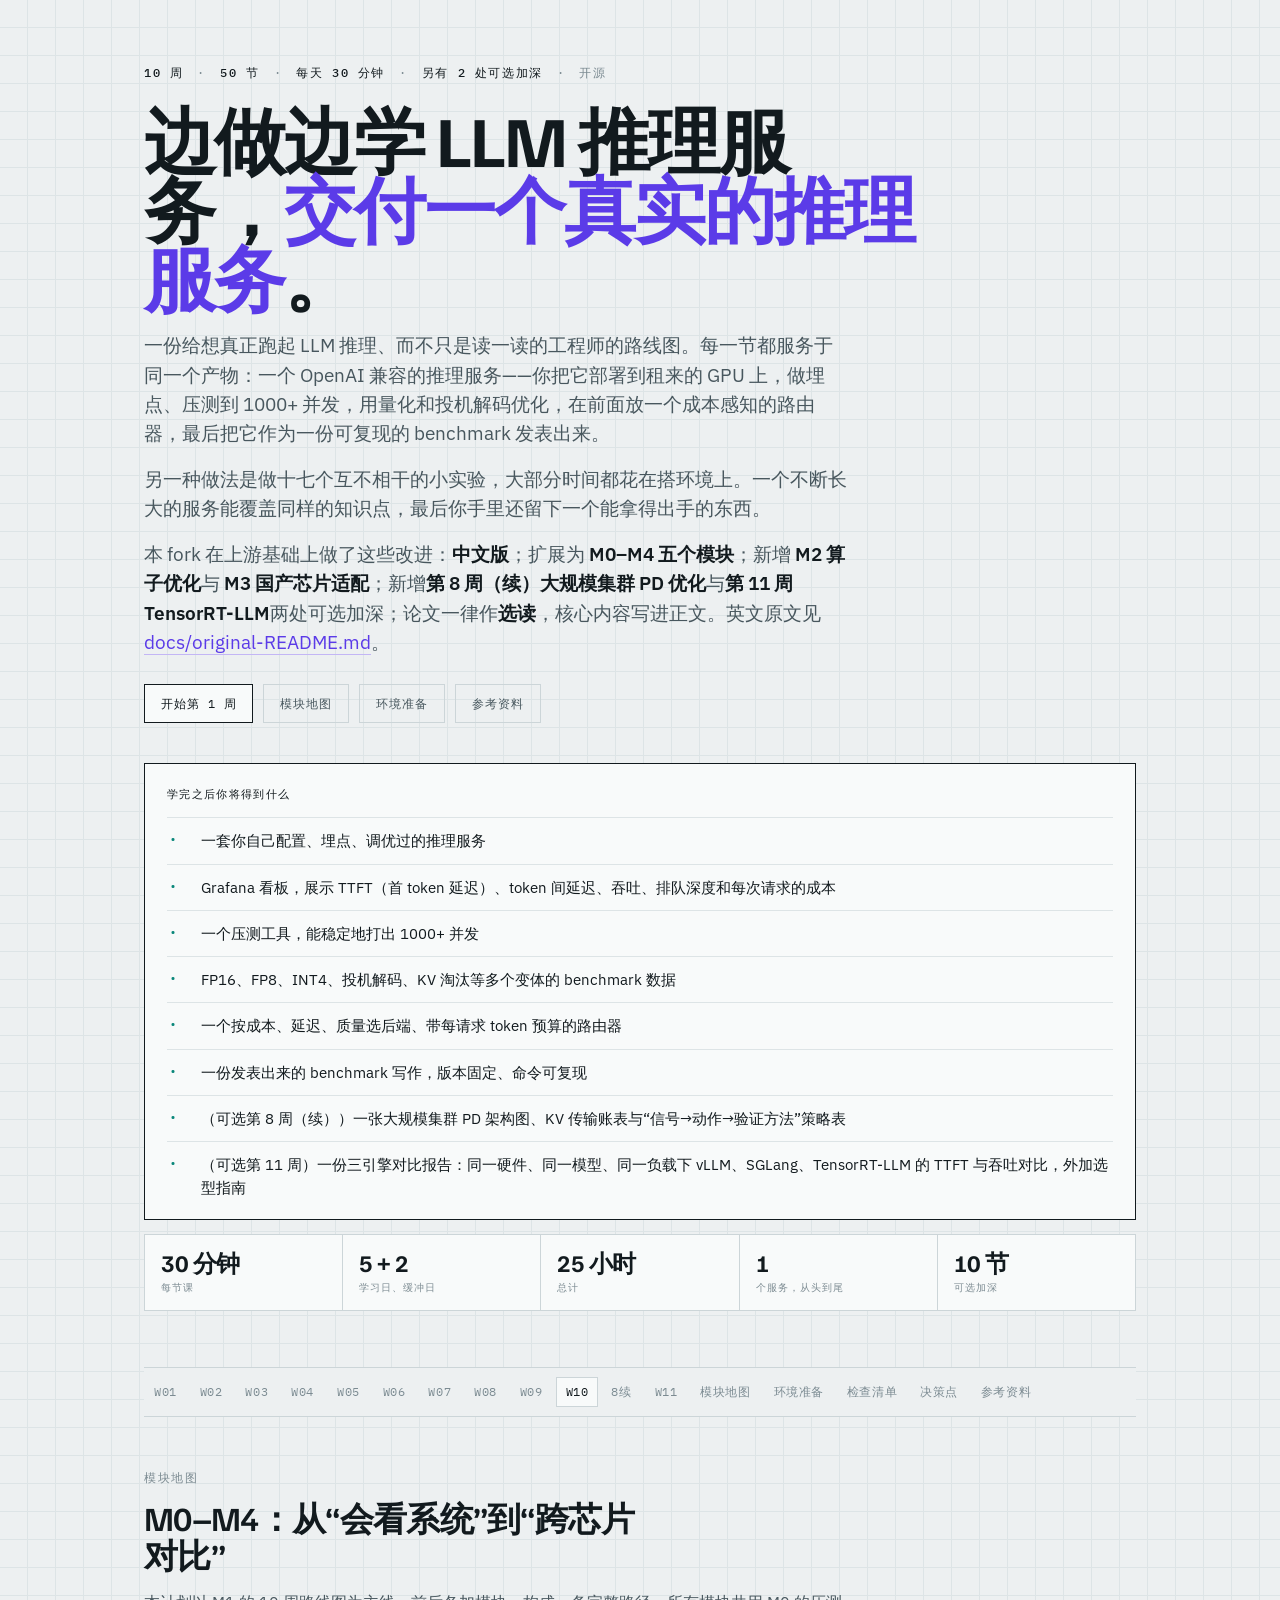
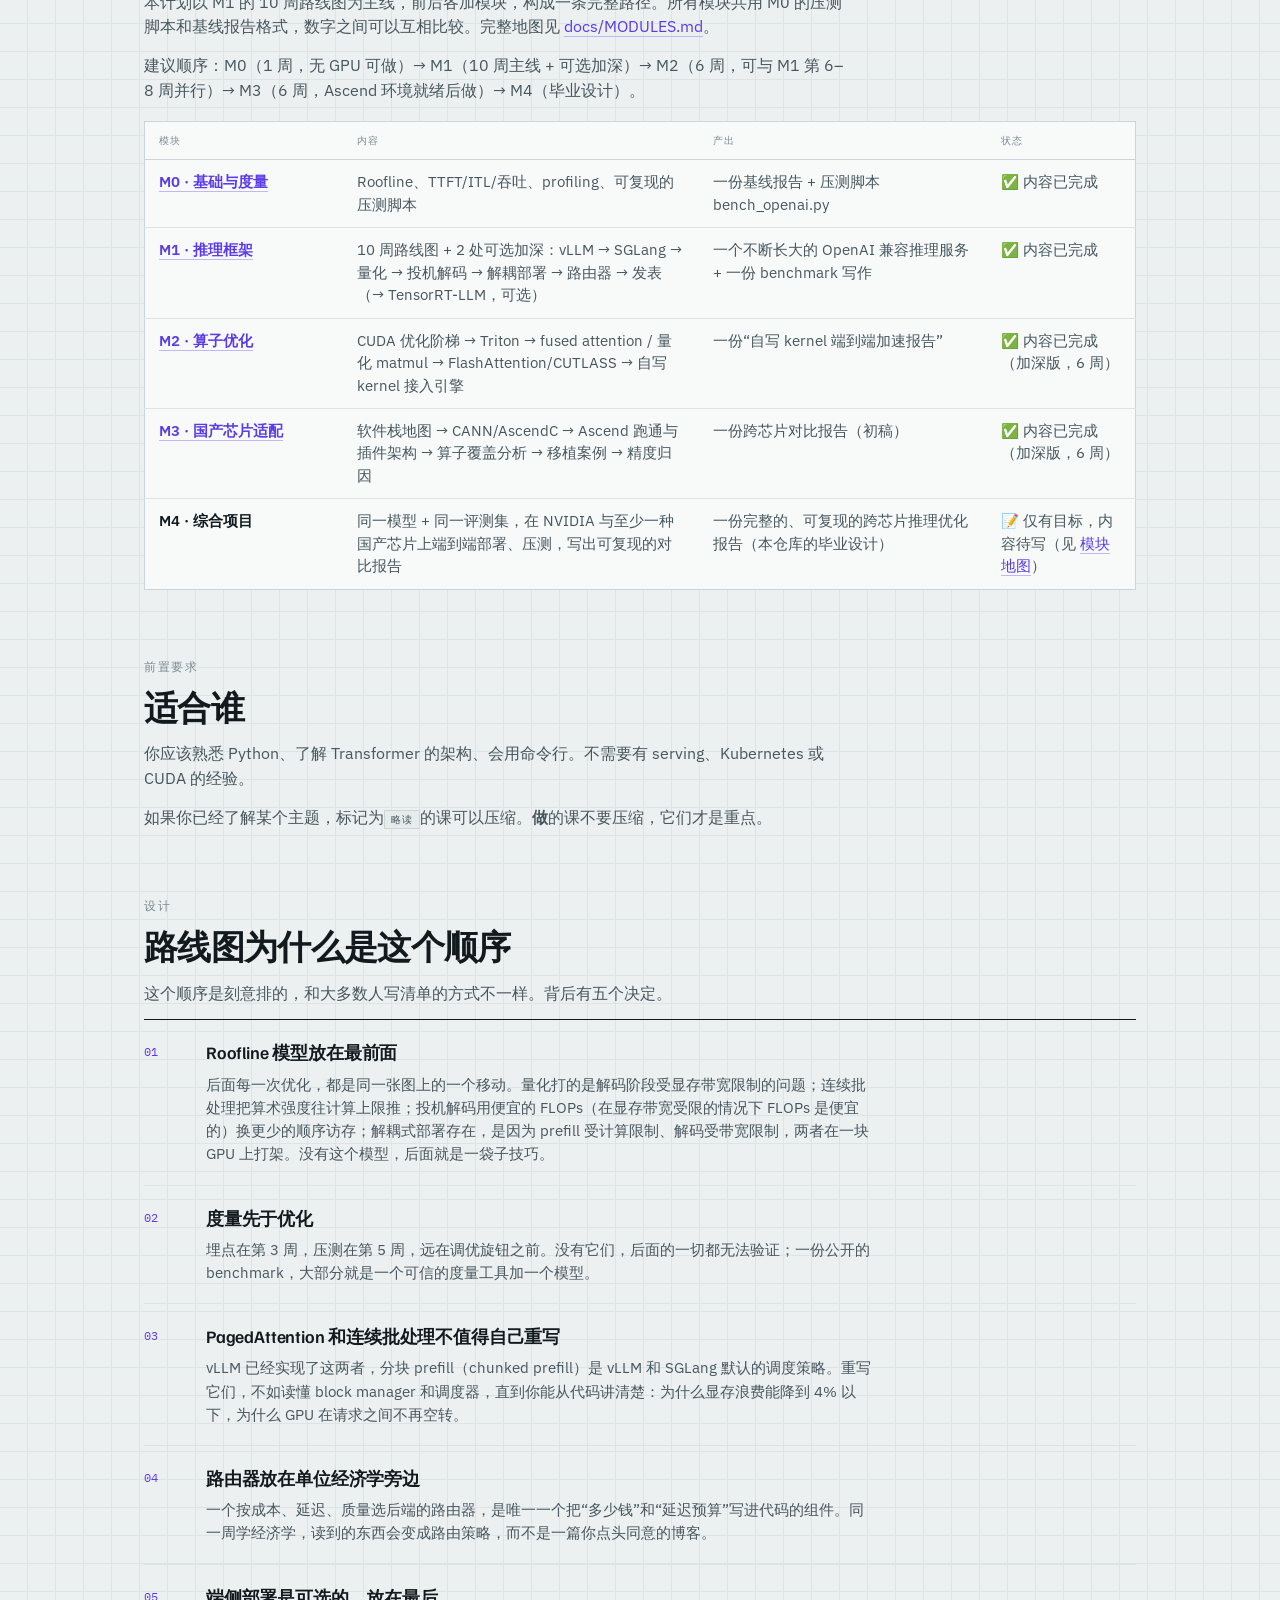
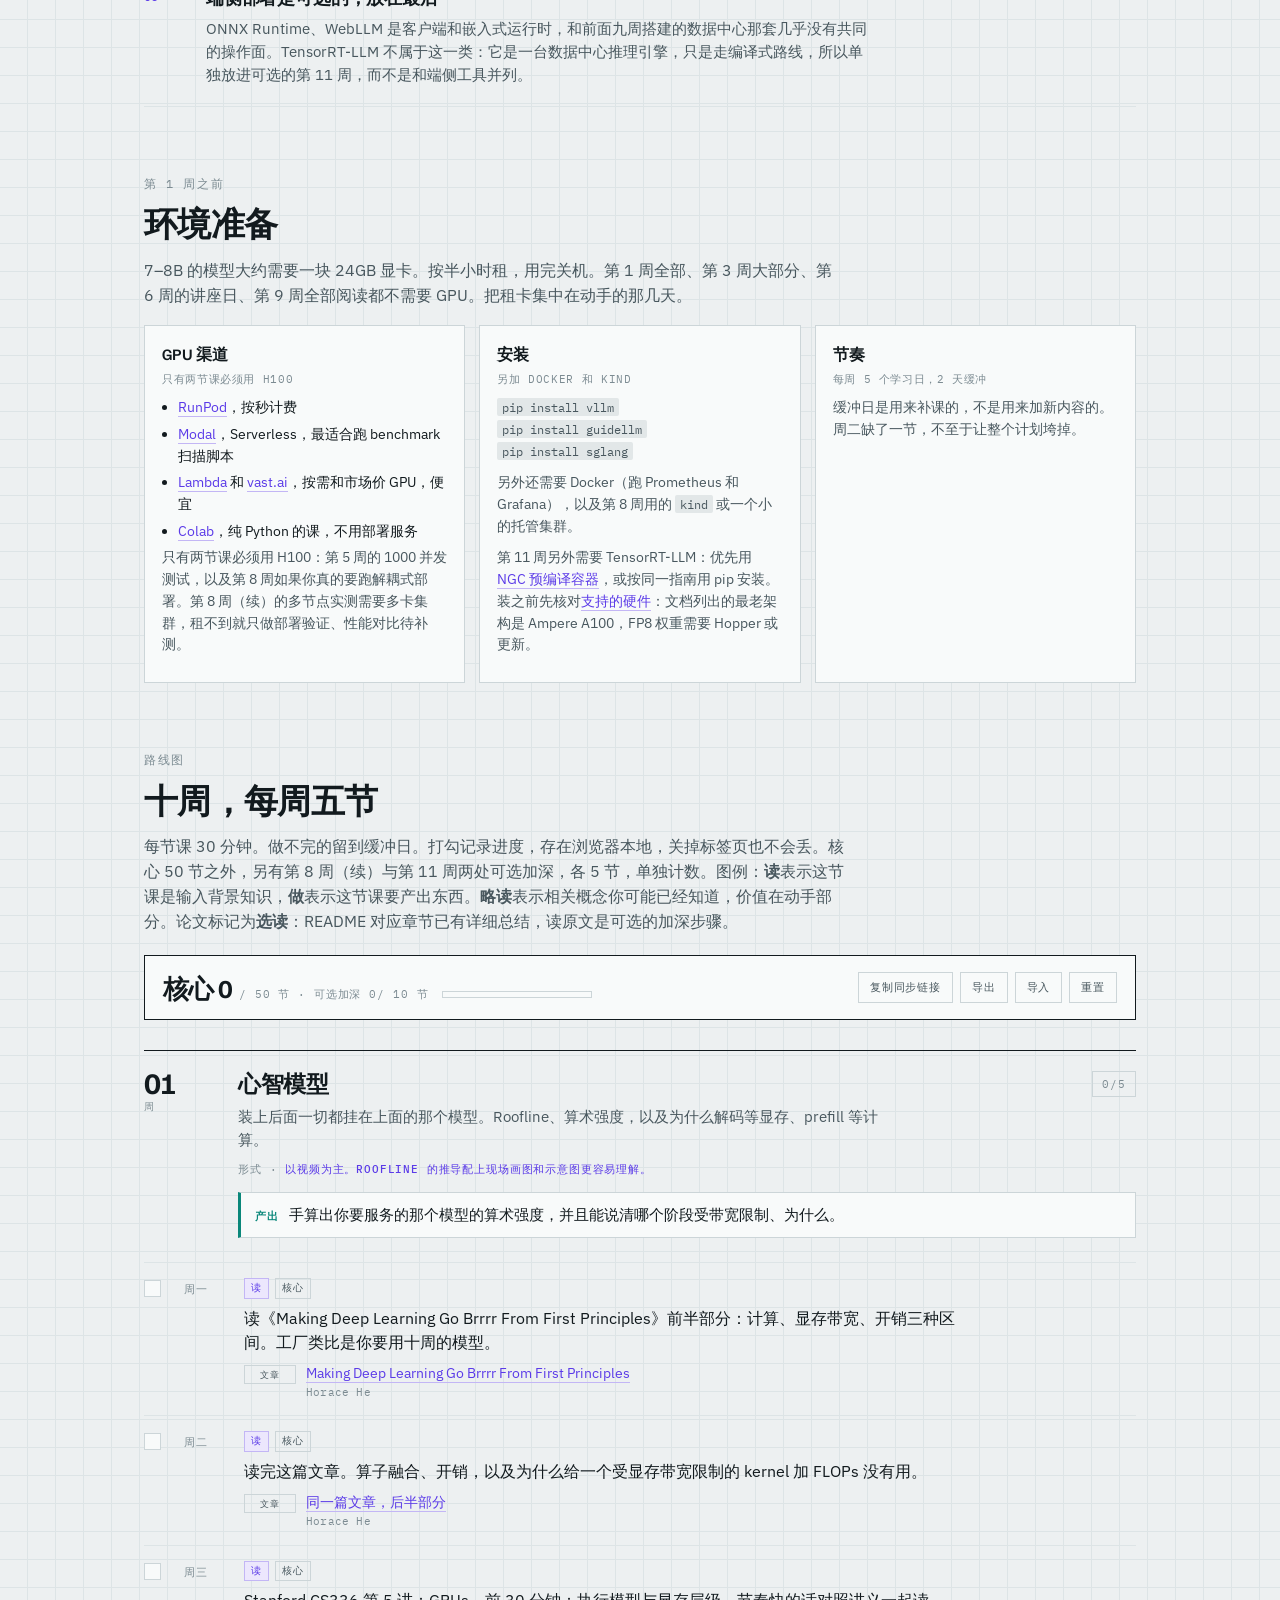
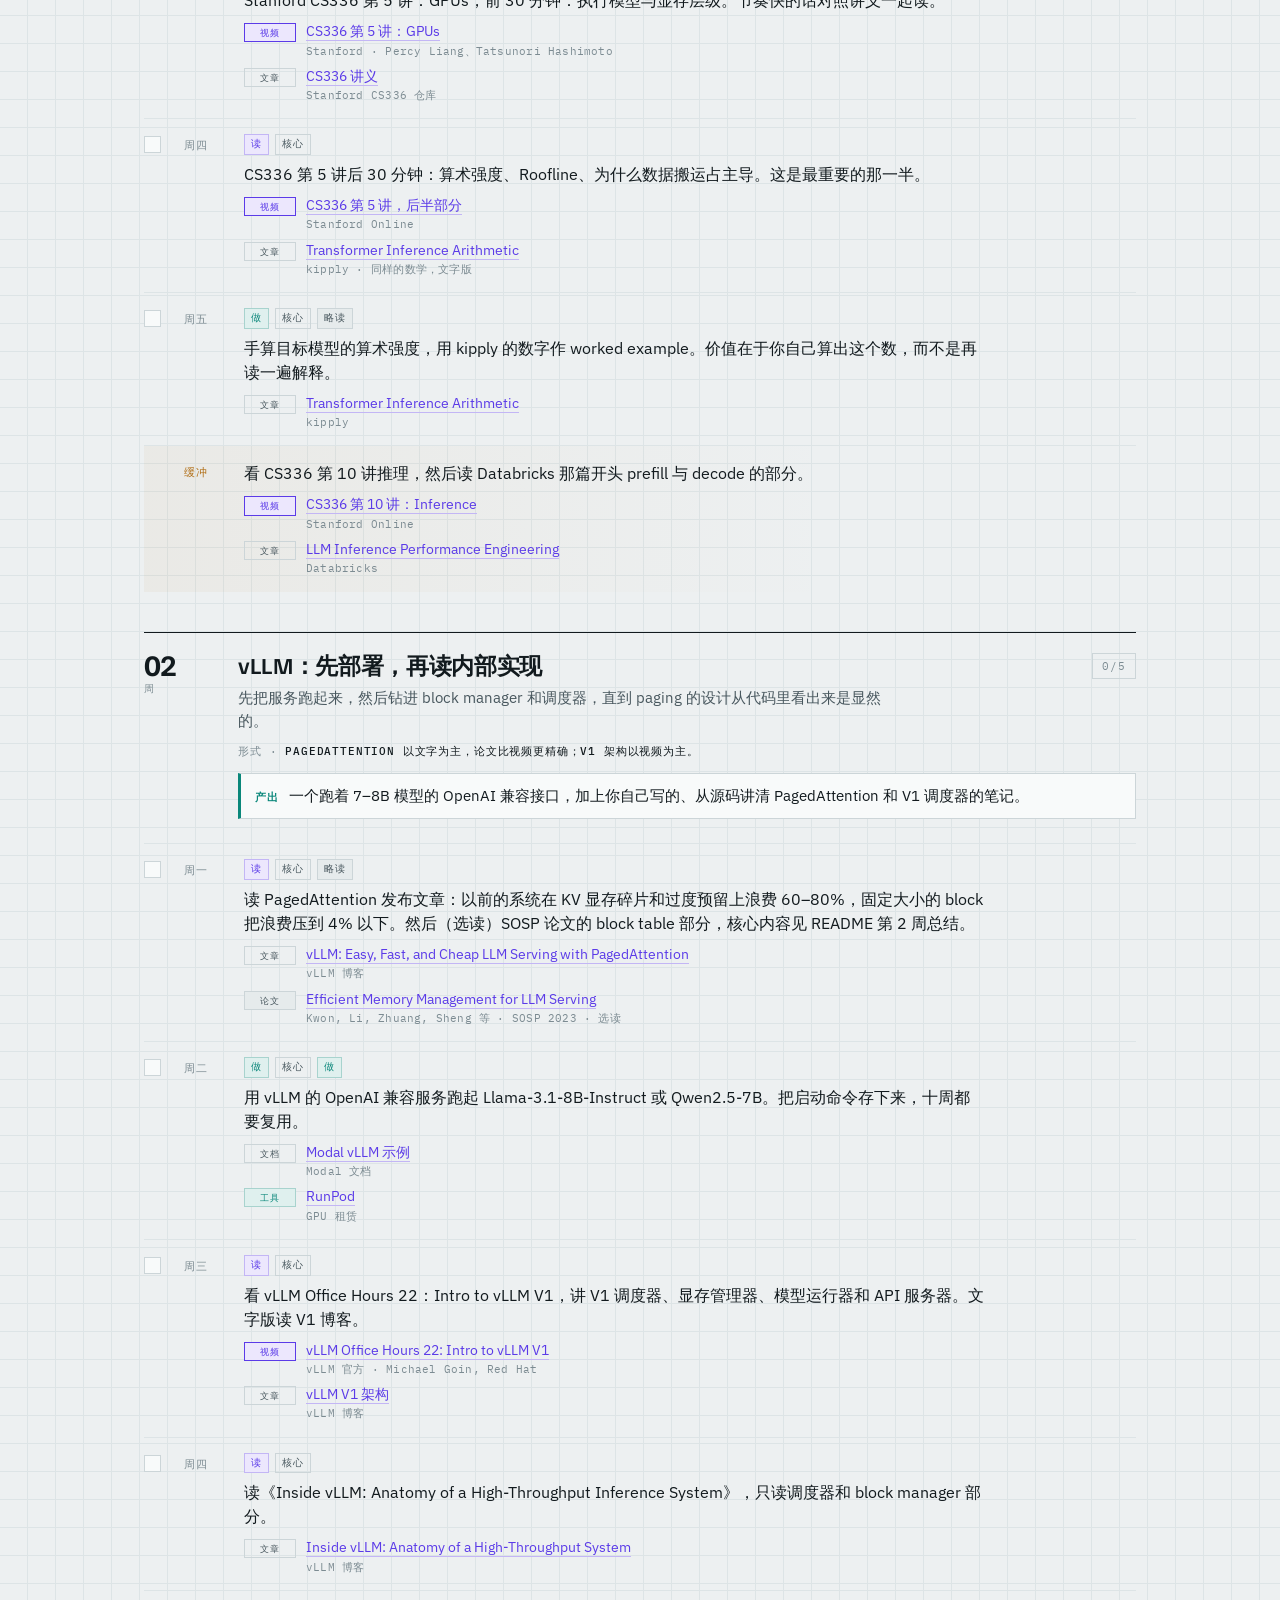
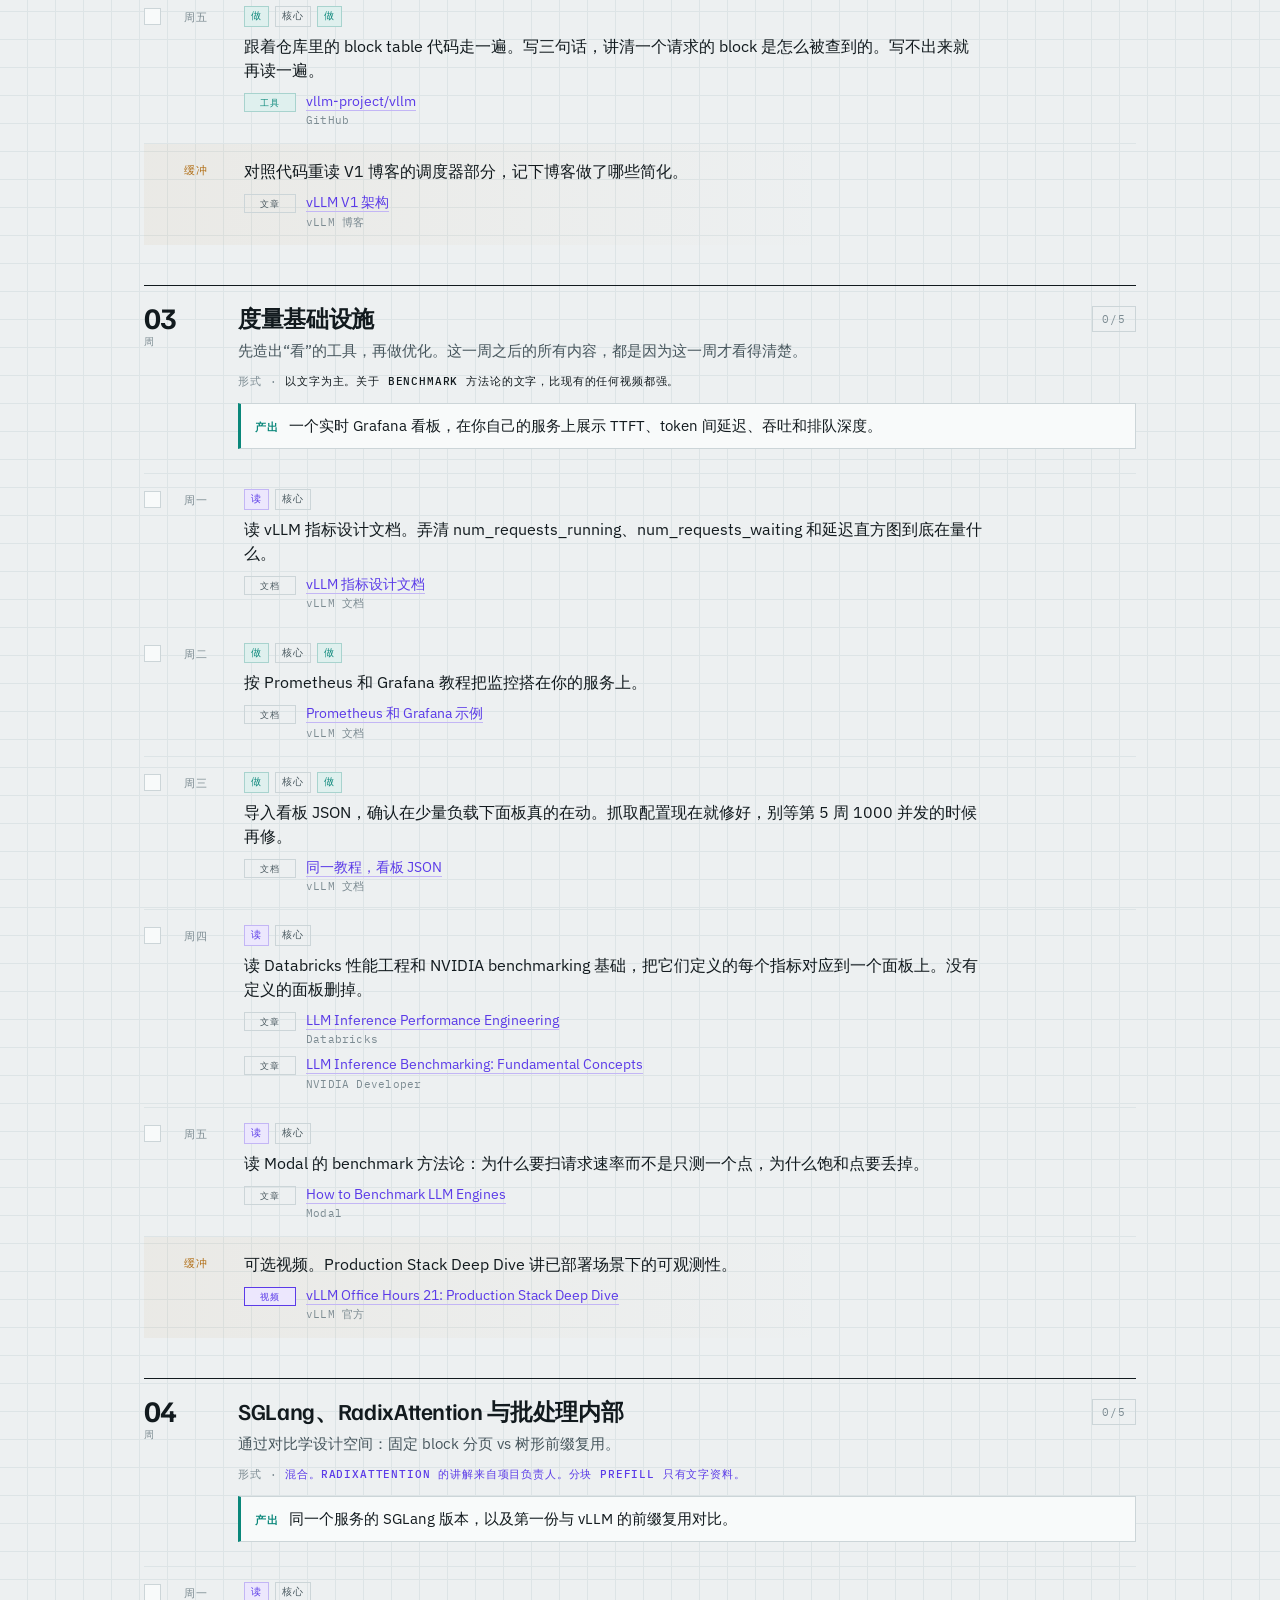
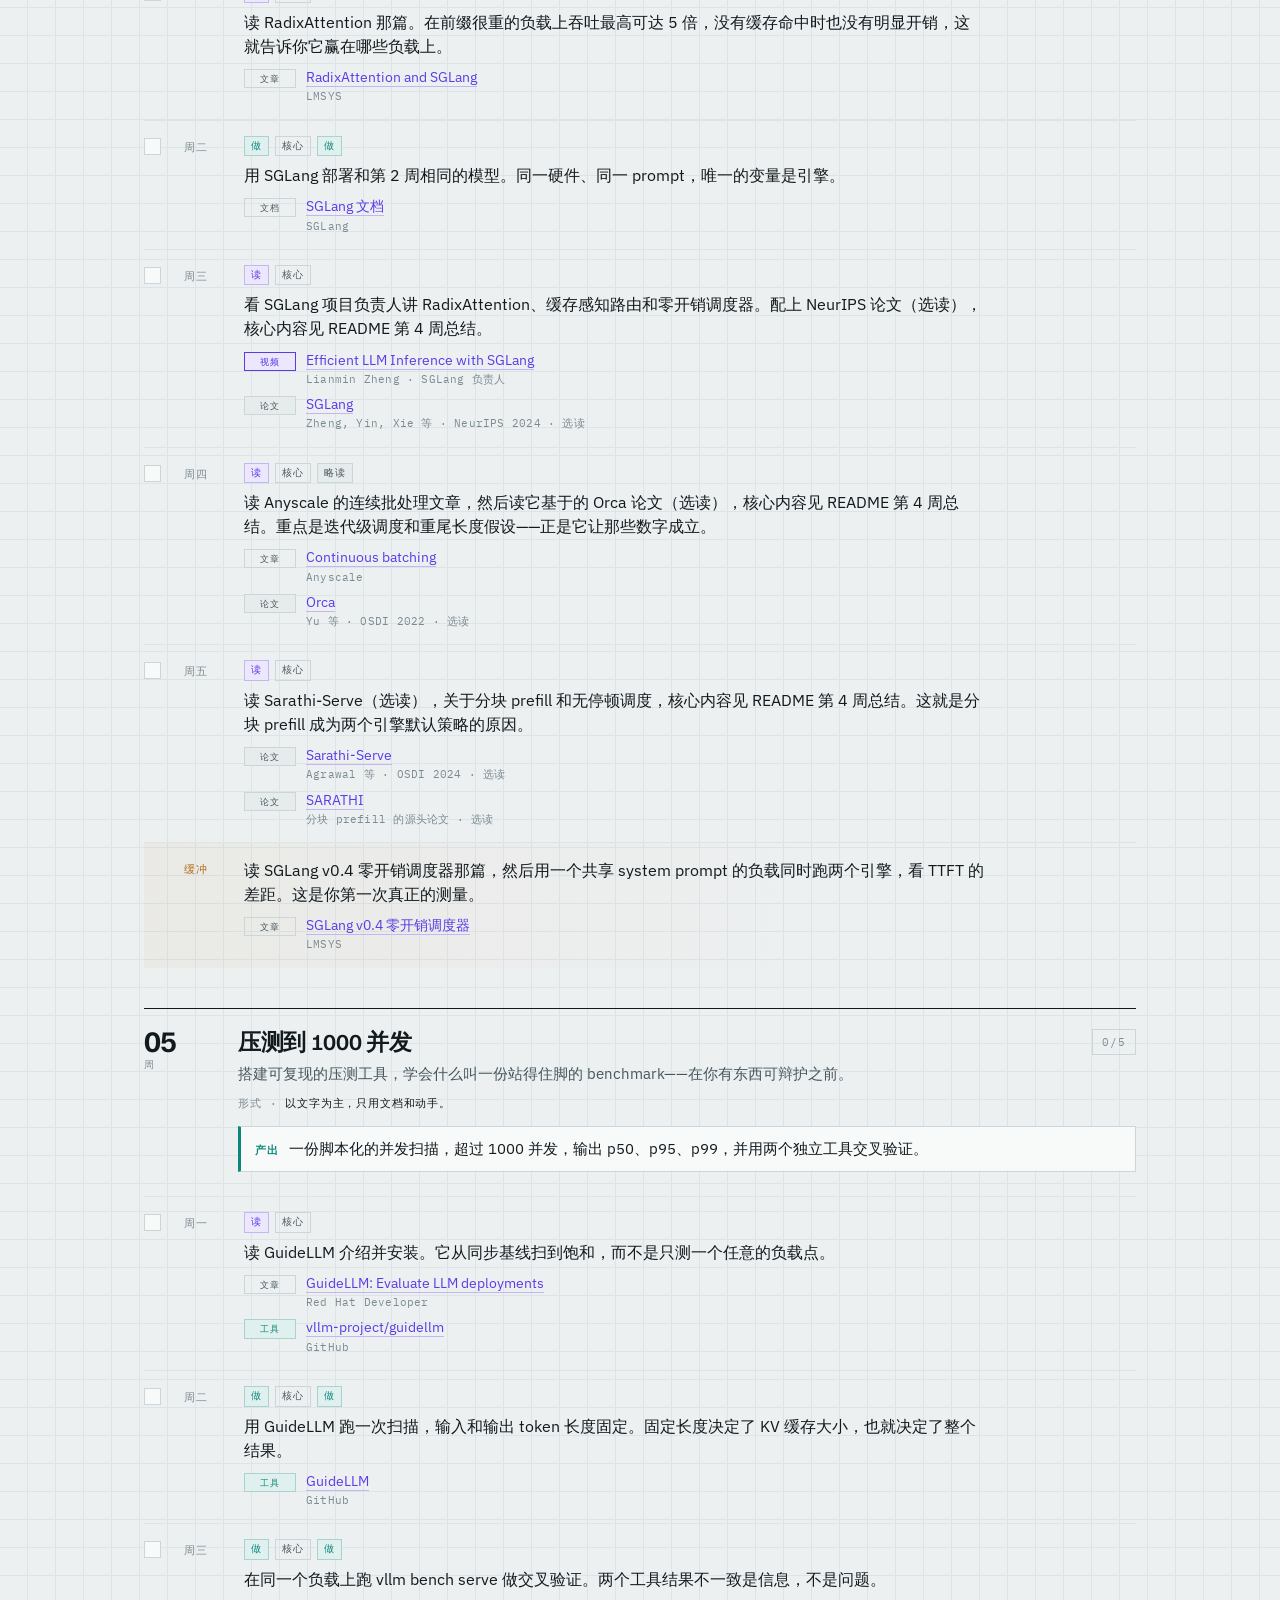
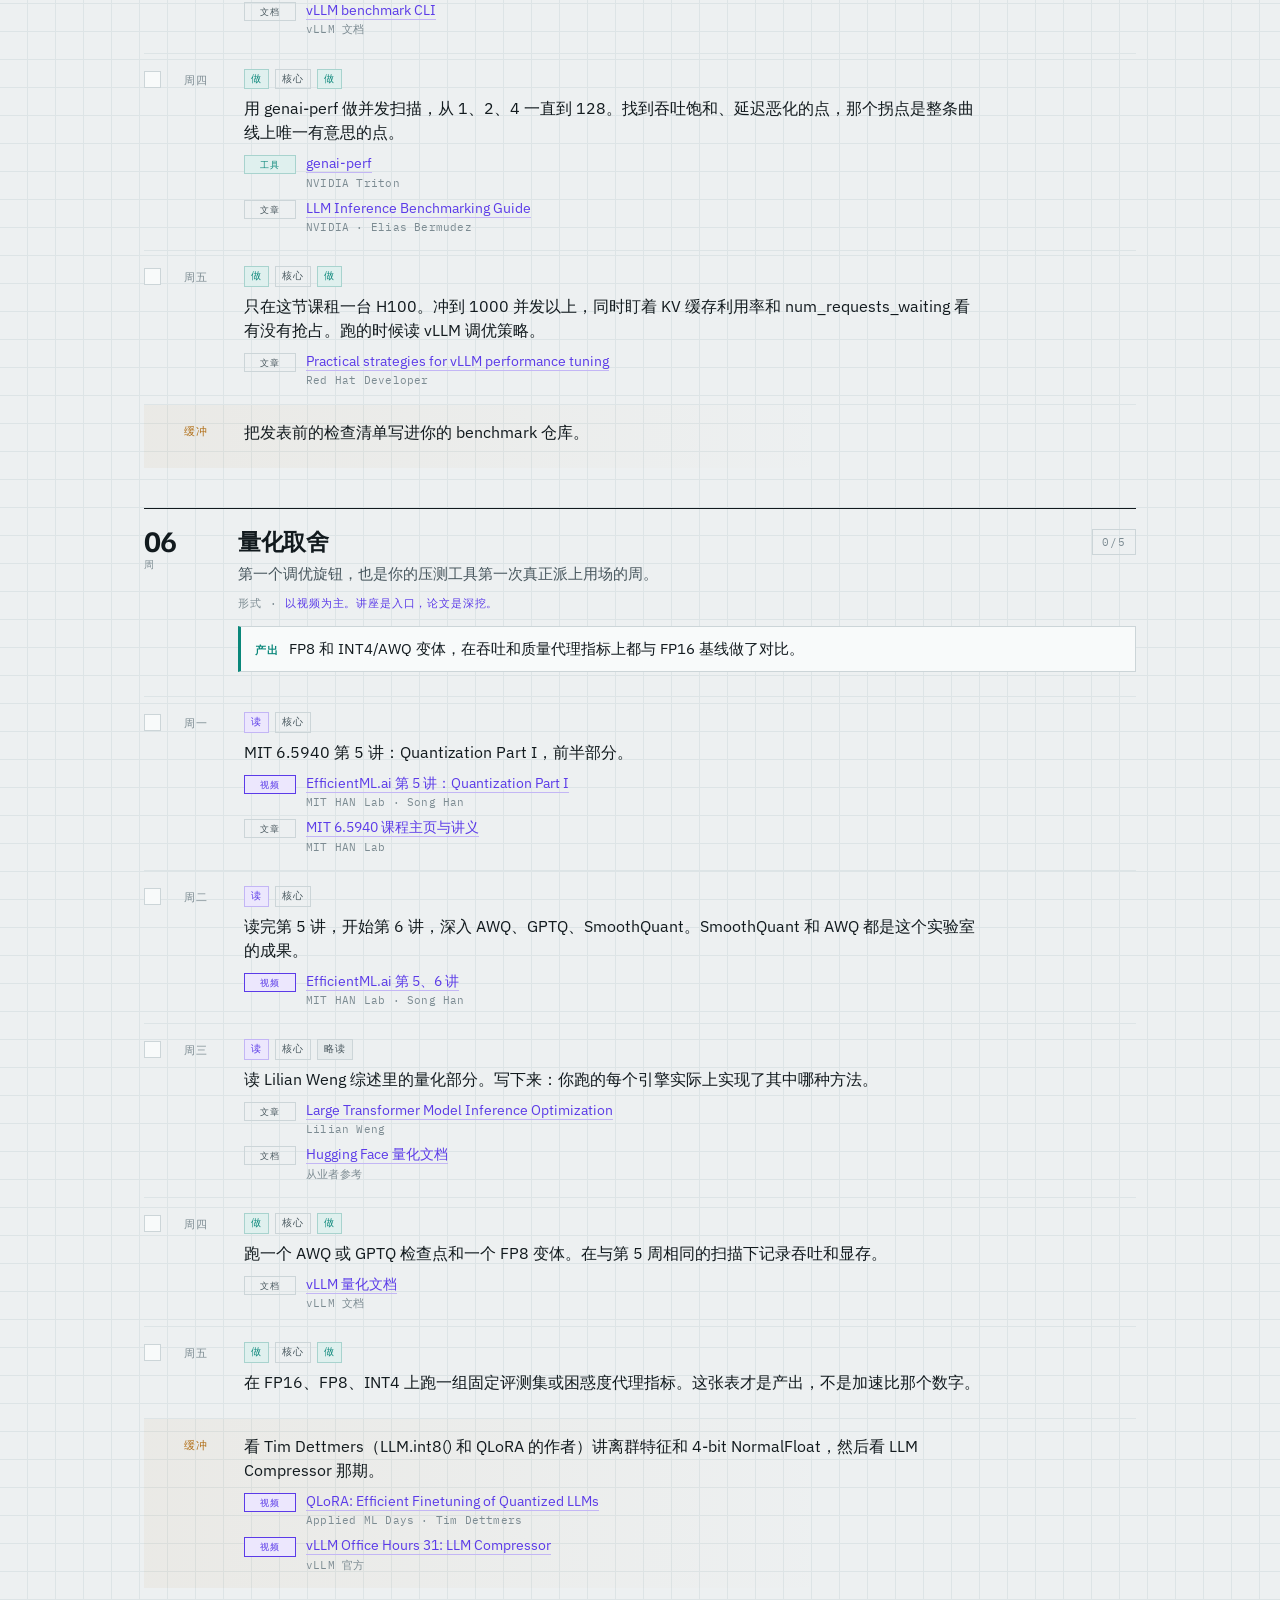
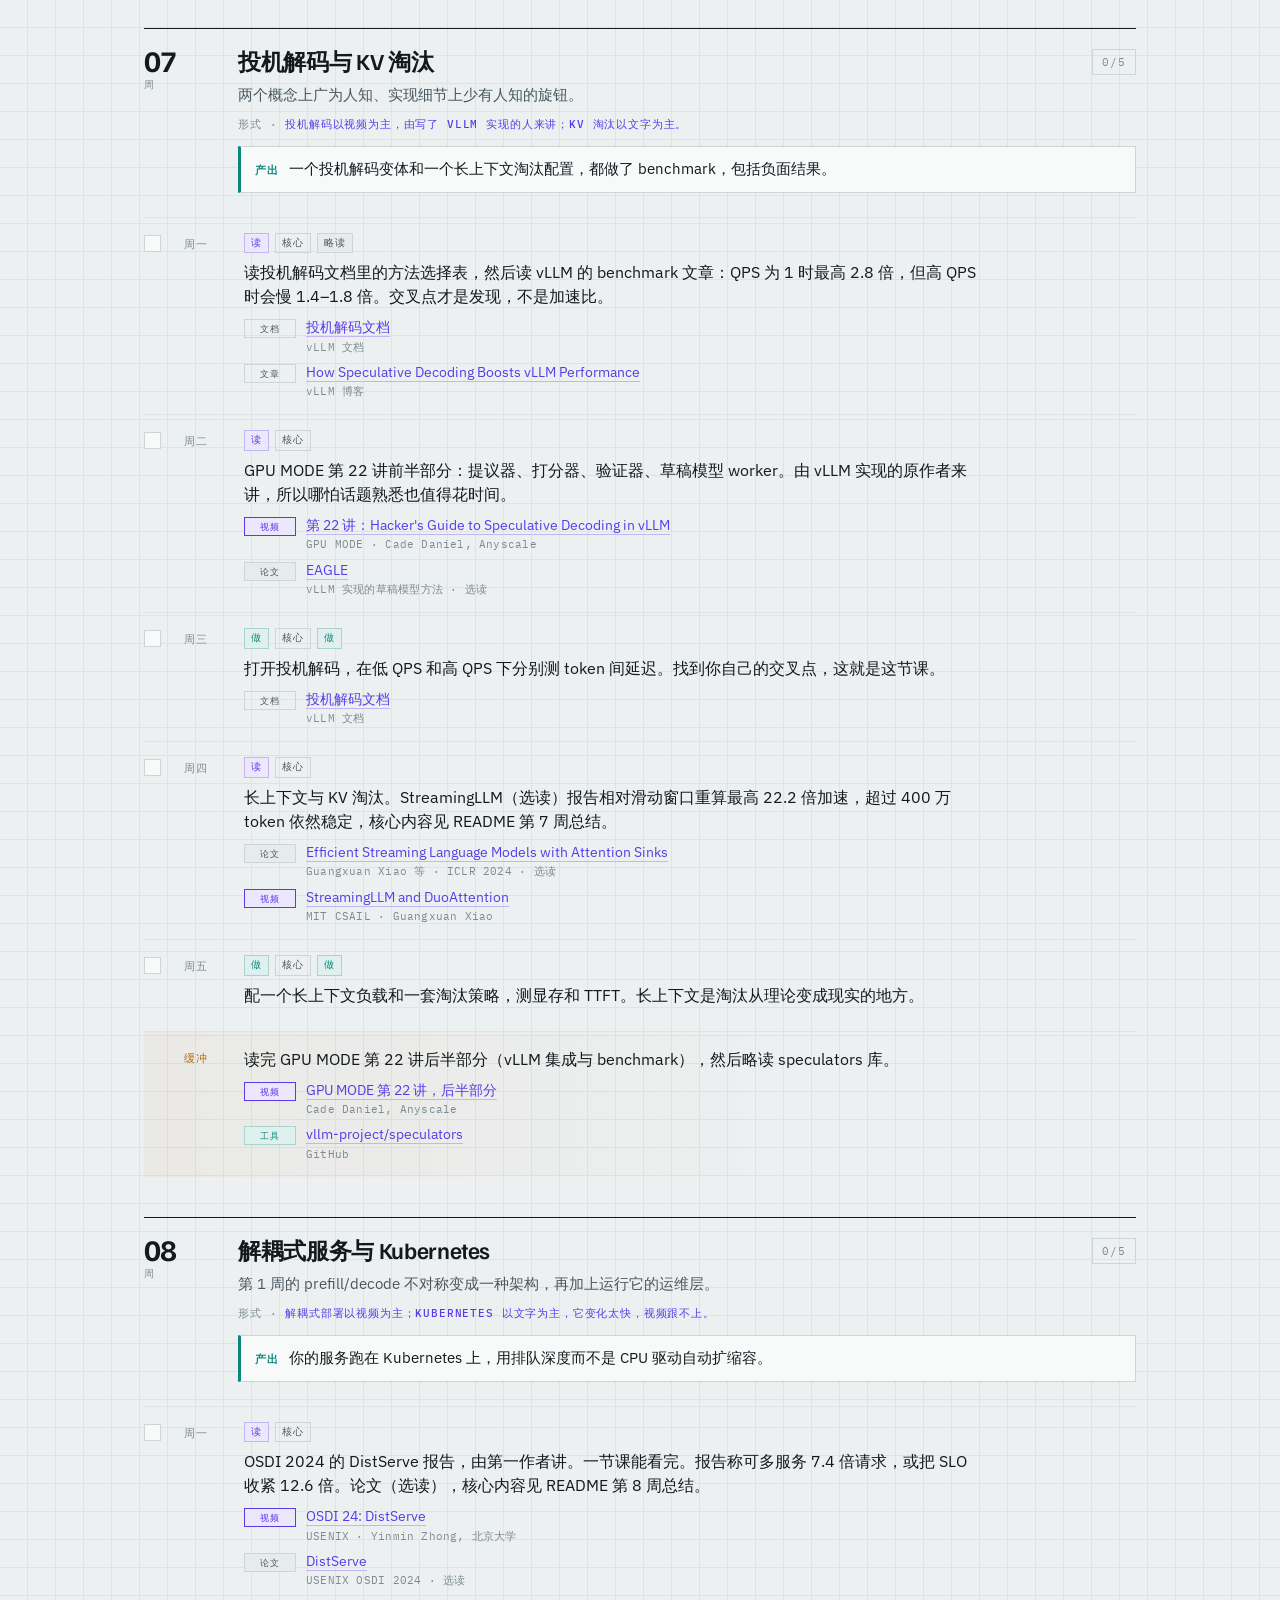
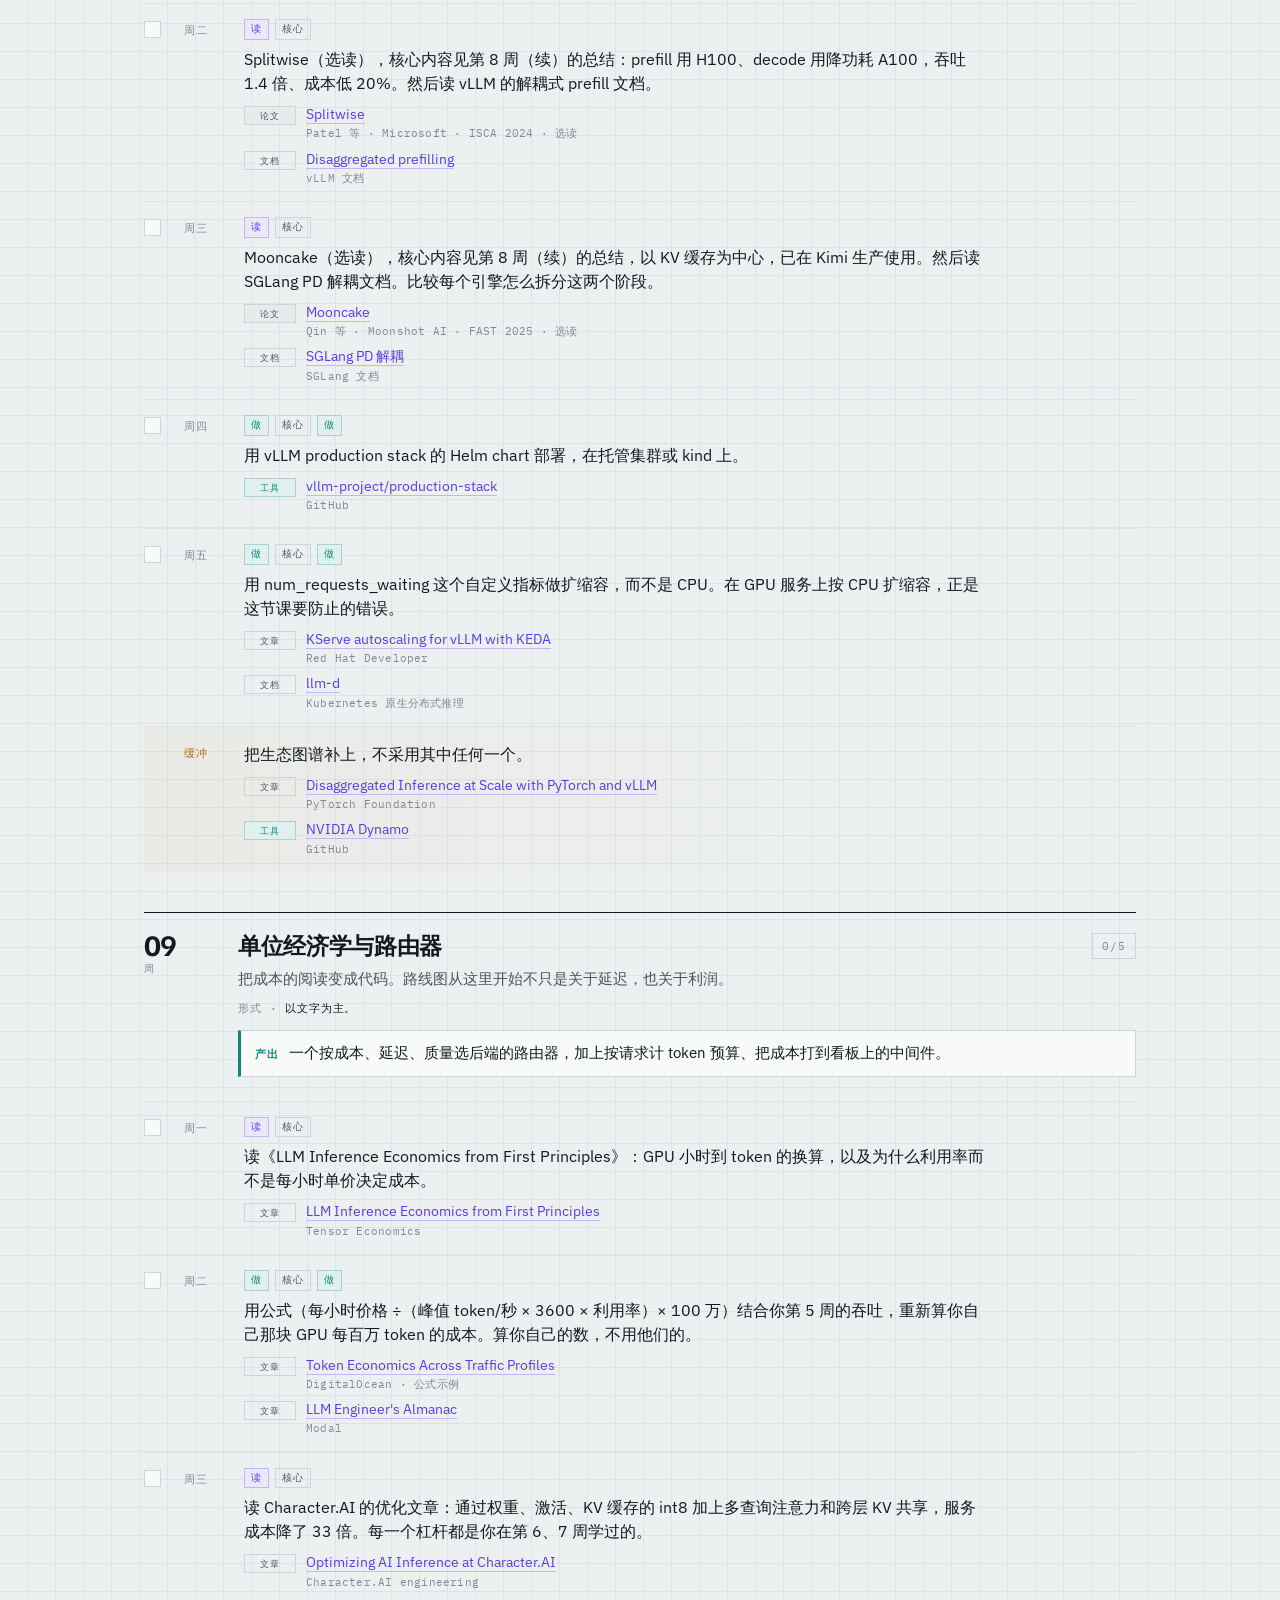
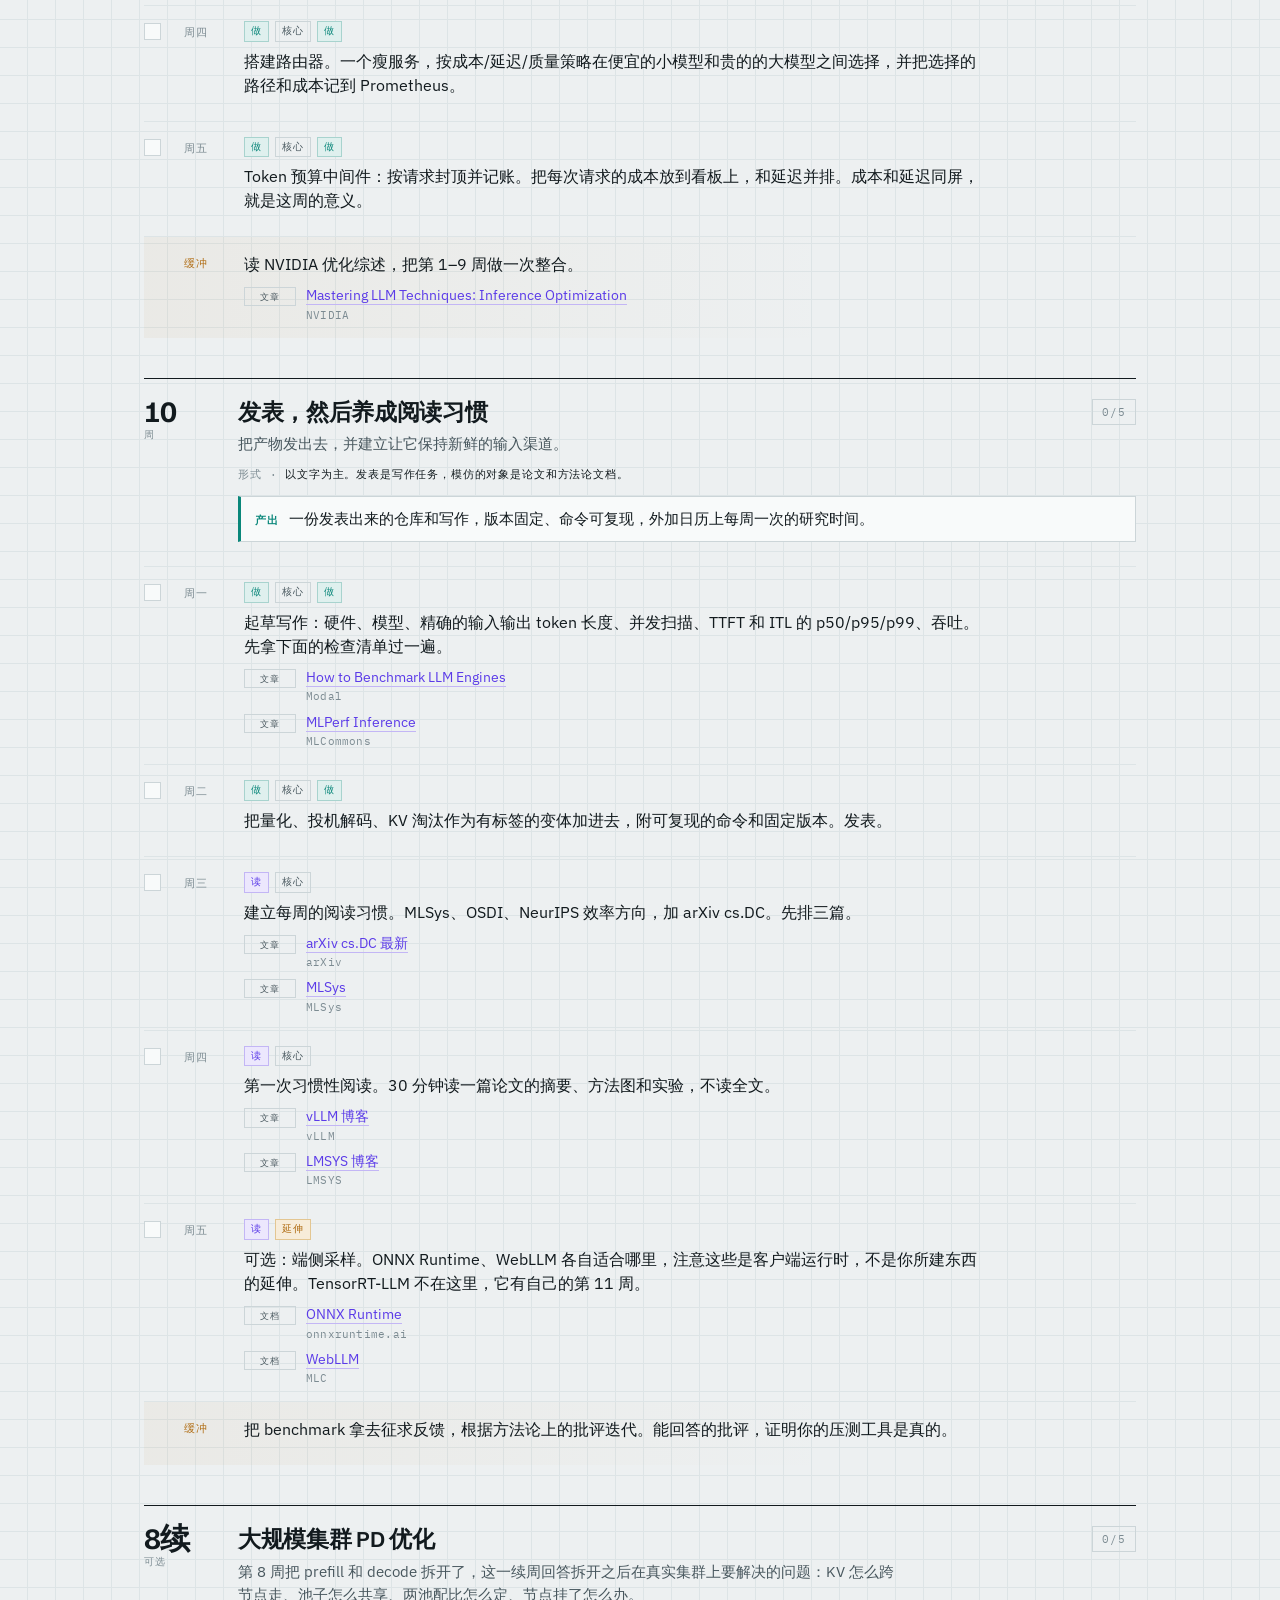
==== index.html @ b2fd4169 "docs: sync index.html to the Chinese version why: The page still rendered the old English 10-week ro" ====
<!DOCTYPE html>
<html lang="zh-CN">
<head>
<meta charset="utf-8">
<meta name="viewport" content="width=device-width, initial-scale=1">
<title>边做边学 LLM 推理服务：交付一个真实的推理服务</title>
<meta name="description" content="一份 10 周、每天 30 分钟的中文路线图：边做边学 LLM 推理服务。50 节核心课，外加第 8 周（续）大规模集群 PD 优化与第 11 周 TensorRT-LLM 两处可选加深，另有 M0–M4 五个模块。">
<meta property="og:title" content="边做边学 LLM 推理服务：交付一个真实的推理服务">
<meta property="og:description" content="10 周路线图，50 节核心课，外加两处可选加深；另有 M0–M4 五个模块。">
<meta property="og:type" content="website">
<link rel="preconnect" href="https://fonts.googleapis.com">
<link rel="preconnect" href="https://fonts.gstatic.com" crossorigin>
<link href="https://fonts.googleapis.com/css2?family=Familjen+Grotesk:wght@400;500;600;700&family=IBM+Plex+Mono:wght@400;500;600&family=IBM+Plex+Sans:wght@400;500;600&display=swap" rel="stylesheet">
<style>
  :root{
    --paper:#edf0f1;--card:#f8fafa;--ink:#121a1e;--ink2:#48575e;--ink3:#7c8b92;
    --rule:#ccd5d8;--rule2:#dde4e6;
    --prefill:#5b3be8;--prefill-soft:#ece7fd;
    --decode:#0a877a;--decode-soft:#dff0ee;
    --stretch:#b06d14;--stretch-soft:#f7ecd9;
    --display:"Familjen Grotesk",-apple-system,BlinkMacSystemFont,"Segoe UI",sans-serif;
    --body:"IBM Plex Sans",-apple-system,BlinkMacSystemFont,"Segoe UI",sans-serif;
    --mono:"IBM Plex Mono",ui-monospace,SFMono-Regular,Menlo,monospace;
  }
  *{box-sizing:border-box}
  html{-webkit-text-size-adjust:100%;scroll-behavior:smooth}
  body{margin:0;background:var(--paper);
    background-image:linear-gradient(var(--rule2) 1px,transparent 1px),linear-gradient(90deg,var(--rule2) 1px,transparent 1px);
    background-size:28px 28px;background-position:-1px -1px;
    color:var(--ink);font-family:var(--body);font-size:16px;line-height:1.55}
  .wrap{max-width:1040px;margin:0 auto;padding:0 24px 96px}

  .mast{padding:64px 0 0}
  .eyebrow{font-family:var(--mono);font-size:11.5px;letter-spacing:.14em;text-transform:uppercase;color:var(--ink3);display:flex;flex-wrap:wrap;gap:6px 14px;margin:0 0 22px}
  .eyebrow b{color:var(--ink);font-weight:500}
  h1.title{font-family:var(--display);font-weight:700;font-size:clamp(38px,6.6vw,72px);line-height:.96;letter-spacing:-.028em;margin:0 0 20px;max-width:19ch}
  h1.title em{font-style:normal;color:var(--prefill)}
  .thesis{font-size:clamp(16.5px,2vw,19px);color:var(--ink2);max-width:64ch;margin:0 0 16px}
  .thesis strong{color:var(--ink);font-weight:600}
  .cta{display:flex;gap:10px;flex-wrap:wrap;margin:26px 0 0}
  .cta a{font-family:var(--mono);font-size:11.5px;letter-spacing:.08em;text-transform:uppercase;text-decoration:none;padding:10px 16px;border:1px solid var(--ink);color:var(--ink);background:var(--card);transition:background .15s ease,color .15s ease}
  .cta a:hover{background:var(--ink);color:var(--card)}
  .cta a.ghost{border-color:var(--rule);color:var(--ink2);background:transparent}
  .cta a.ghost:hover{border-color:var(--ink);color:var(--ink);background:transparent}

  .outcomes{border:1px solid var(--ink);background:var(--card);padding:22px 22px 8px;margin:40px 0 14px}
  .outcomes-h{font-family:var(--mono);font-size:11px;letter-spacing:.12em;text-transform:uppercase;color:var(--ink);margin:0 0 14px}
  .outcomes ul{list-style:none;margin:0;padding:0}
  .outcomes li{padding:11px 0;border-top:1px solid var(--rule2);font-size:15px;display:grid;grid-template-columns:24px 1fr;gap:0 10px}
  .outcomes li::before{content:"·";font-family:var(--mono);color:var(--decode);font-size:20px;line-height:1}
  .facts{display:grid;grid-template-columns:repeat(auto-fit,minmax(150px,1fr));gap:1px;background:var(--rule);border:1px solid var(--rule);margin:0 0 56px}
  .fact{background:var(--card);padding:15px 16px}
  .fact b{display:block;font-family:var(--display);font-weight:700;font-size:24px;letter-spacing:-.02em;line-height:1}
  .fact span{display:block;font-family:var(--mono);font-size:10px;letter-spacing:.1em;text-transform:uppercase;color:var(--ink3);margin-top:6px}

  .nav{position:sticky;top:0;z-index:40;margin:0 0 52px;background:rgba(237,240,241,.93);backdrop-filter:blur(8px);border-top:1px solid var(--rule);border-bottom:1px solid var(--rule);padding:9px 0}
  .nav-in{display:flex;gap:3px;overflow-x:auto;scrollbar-width:none}
  .nav-in::-webkit-scrollbar{display:none}
  .nav a{font-family:var(--mono);font-size:11.5px;letter-spacing:.05em;color:var(--ink3);text-decoration:none;padding:5px 9px;white-space:nowrap;border:1px solid transparent}
  .nav a:hover{color:var(--ink)}
  .nav a.here{color:var(--ink);border-color:var(--rule);background:var(--card)}

  .sec{margin:0 0 68px;scroll-margin-top:70px}
  .sec-kicker{font-family:var(--mono);font-size:11.5px;letter-spacing:.14em;text-transform:uppercase;color:var(--ink3);margin:0 0 12px}
  h2{font-family:var(--display);font-weight:600;font-size:clamp(25px,3.4vw,34px);line-height:1.1;letter-spacing:-.02em;margin:0 0 16px;max-width:26ch}
  p{margin:0 0 14px;max-width:74ch}
  p.lede{color:var(--ink2);max-width:70ch}
  a.lk{color:var(--prefill);text-decoration:none;border-bottom:1px solid #c3b6f5;transition:border-color .15s ease}
  a.lk:hover{border-color:var(--prefill)}
  code{font-family:var(--mono);font-size:.88em;background:#e2e7e8;padding:1px 5px;border-radius:2px}

  .std{border-top:1px solid var(--ink)}
  .std-item{display:grid;grid-template-columns:44px 1fr;gap:0 18px;padding:19px 0;border-bottom:1px solid var(--rule2)}
  .std-n{font-family:var(--mono);font-size:12px;color:var(--prefill);padding-top:4px;letter-spacing:.04em}
  .std-item h4{font-family:var(--display);font-weight:600;font-size:17.5px;margin:0 0 6px;letter-spacing:-.01em}
  .std-item p{margin:0;color:var(--ink2);font-size:15px}

  .wk{border-top:1px solid var(--ink);margin:0 0 40px;scroll-margin-top:66px}
  .wk-head{display:grid;grid-template-columns:76px 1fr;gap:0 18px;padding:18px 0 16px}
  .wk-n{font-family:var(--display);font-weight:700;font-size:30px;line-height:.9;letter-spacing:-.03em}
  .wk-n span{display:block;font-family:var(--mono);font-size:10px;font-weight:400;letter-spacing:.12em;color:var(--ink3);margin-top:6px}
  .wk-toggle{float:right;margin:2px 0 0 14px;font-family:var(--mono);font-size:10.5px;letter-spacing:.08em;background:transparent;border:1px solid var(--rule);color:var(--ink3);padding:5px 9px;cursor:pointer;transition:border-color .15s ease,color .15s ease,background .15s ease}
  .wk-toggle:hover{border-color:var(--ink);color:var(--ink)}
  .wk-toggle:focus-visible{outline:2px solid var(--ink);outline-offset:2px}
  .wk-toggle.full{border-color:var(--decode);color:var(--decode);background:var(--decode-soft)}
  .wk-theme{font-family:var(--display);font-weight:600;font-size:clamp(19px,2.5vw,23px);line-height:1.2;letter-spacing:-.015em;margin:0 0 8px}
  .wk-focus{color:var(--ink2);font-size:15px;margin:0 0 10px}
  .wk-med{font-family:var(--mono);font-size:10.5px;letter-spacing:.08em;text-transform:uppercase;color:var(--ink3);margin:0}
  .wk-med b{font-weight:500}
  .wk-med b.v{color:var(--prefill)}
  .wk-med b.t{color:var(--ink)}
  .wk-del{display:flex;gap:10px;align-items:baseline;background:var(--card);border:1px solid var(--rule);border-left:3px solid var(--decode);padding:11px 14px;margin:14px 0 0;font-size:14.5px}
  .wk-del b{font-family:var(--mono);font-size:10.5px;letter-spacing:.1em;text-transform:uppercase;color:var(--decode);flex:none;padding-top:2px}

  .days{margin:8px 0 0}
  .day{display:grid;grid-template-columns:26px 46px 1fr;gap:0 14px;padding:15px 0;border-top:1px solid var(--rule2);align-items:start}
  .day.done .day-body{opacity:.5}
  .chk{appearance:none;-webkit-appearance:none;margin:2px 0 0;width:17px;height:17px;flex:none;border:1px solid var(--rule);background:var(--card);cursor:pointer;position:relative}
  .chk:hover{border-color:var(--ink3)}
  .chk:focus-visible{outline:2px solid var(--ink);outline-offset:2px}
  .chk:checked{background:var(--ink);border-color:var(--ink)}
  .chk:checked::after{content:"";position:absolute;left:4px;top:1px;width:6px;height:10px;border-right:2px solid var(--card);border-bottom:2px solid var(--card);transform:rotate(40deg)}
  .day-d{font-family:var(--mono);font-size:11px;letter-spacing:.09em;text-transform:uppercase;color:var(--ink3);padding-top:3px}
  .day-body p{margin:0 0 9px;font-size:15.5px}
  .tags{display:flex;gap:6px;flex-wrap:wrap;margin:0 0 7px}
  .tag{font-family:var(--mono);font-size:9.5px;letter-spacing:.1em;text-transform:uppercase;padding:2px 6px;border:1px solid}
  .tag.read{color:var(--prefill);border-color:#c3b6f5;background:var(--prefill-soft)}
  .tag.build{color:var(--decode);border-color:#a8d3ce;background:var(--decode-soft)}
  .tag.core{color:var(--ink2);border-color:var(--rule)}
  .tag.stretch{color:var(--stretch);border-color:#e3c692;background:var(--stretch-soft)}
  .tag.skim{color:var(--ink2);border-color:var(--rule);background:#e6ebec}

  .res{list-style:none;margin:0;padding:0;display:flex;flex-direction:column;gap:7px}
  .res li{font-size:14px;line-height:1.45;display:grid;grid-template-columns:52px 1fr;gap:0 10px;align-items:start}
  .rt{font-family:var(--mono);font-size:9px;letter-spacing:.1em;text-transform:uppercase;padding:2px 0;text-align:center;border:1px solid;margin-top:2px}
  .rt.video{color:var(--prefill);border-color:var(--prefill);background:var(--prefill-soft)}
  .rt.text,.rt.docs{color:var(--ink2);border-color:var(--rule);background:transparent}
  .rt.paper{color:var(--ink2);border-color:var(--rule);background:#e6ebec}
  .rt.tool{color:var(--decode);border-color:#a8d3ce;background:var(--decode-soft)}
  .meta{display:block;font-family:var(--mono);font-size:10.5px;color:var(--ink3);letter-spacing:.02em;margin-top:2px}
  .day.buf{background:linear-gradient(90deg,rgba(176,109,20,.05),transparent 70%)}
  .day.buf .day-d{color:var(--stretch)}

  .cards{display:grid;grid-template-columns:repeat(auto-fit,minmax(258px,1fr));gap:14px;margin:18px 0 0}
  .card{background:var(--card);border:1px solid var(--rule);padding:16px 17px}
  .card h4{font-family:var(--display);font-weight:600;font-size:16px;margin:0 0 4px}
  .card .sub{font-family:var(--mono);font-size:10.5px;letter-spacing:.06em;text-transform:uppercase;color:var(--ink3);margin:0 0 10px}
  .card p{font-size:14px;color:var(--ink2);margin:0 0 10px}
  .card ul{margin:0;padding-left:16px;font-size:14px}
  .card li{margin-bottom:5px}

  table{width:100%;border-collapse:collapse;font-size:14.5px;margin:18px 0 0;background:var(--card);border:1px solid var(--rule)}
  th{font-family:var(--mono);font-size:10px;letter-spacing:.1em;text-transform:uppercase;color:var(--ink3);text-align:left;font-weight:500;padding:11px 14px;border-bottom:1px solid var(--rule)}
  td{padding:11px 14px;border-bottom:1px solid var(--rule2);color:var(--ink2);vertical-align:top}
  tr:last-child td{border-bottom:none}
  td b{color:var(--ink);font-weight:600}

  .track{border:1px solid var(--ink);background:var(--card);padding:16px 18px;margin:22px 0 30px;display:flex;justify-content:space-between;align-items:center;gap:16px;flex-wrap:wrap}
  .track-l{display:flex;align-items:baseline;gap:14px;flex-wrap:wrap}
  .track-num{font-family:var(--display);font-weight:700;font-size:26px;letter-spacing:-.02em;line-height:1}
  .track-num small{font-family:var(--mono);font-size:11px;font-weight:400;letter-spacing:.08em;color:var(--ink3);margin-left:6px}
  .bar{width:150px;height:7px;border:1px solid var(--rule);background:transparent;position:relative;overflow:hidden}
  .bar i{display:block;height:100%;background:var(--decode);width:0;transition:width .25s ease}
  .track-r{display:flex;gap:7px;flex-wrap:wrap}
  .track button{font-family:var(--mono);font-size:10.5px;letter-spacing:.08em;text-transform:uppercase;background:transparent;border:1px solid var(--rule);color:var(--ink2);padding:7px 11px;cursor:pointer;transition:border-color .15s ease,color .15s ease}
  .track button:hover{border-color:var(--ink);color:var(--ink)}
  .track button.said{border-color:var(--decode);color:var(--decode)}
  .track-warn{width:100%;font-family:var(--mono);font-size:11px;color:var(--stretch);border-top:1px solid var(--rule2);padding-top:12px;margin:2px 0 0;display:none}
  .track-warn.on{display:block}

  .gate{border:1px solid var(--ink);background:var(--card);padding:22px 22px 8px;margin:18px 0 0}
  .gate-h{font-family:var(--mono);font-size:11px;letter-spacing:.12em;text-transform:uppercase;color:var(--ink);margin:0 0 4px}
  .gate p.lede{font-size:14.5px;margin-bottom:16px}
  .gate label{display:grid;grid-template-columns:26px 1fr;gap:0 12px;padding:11px 0;border-top:1px solid var(--rule2);cursor:pointer;font-size:15px}
  .gate label:hover{background:rgba(18,26,30,.02)}

  .cav{border-left:3px solid var(--rule);padding-left:20px}
  .cav li{font-size:14.5px;color:var(--ink2);margin-bottom:10px;max-width:76ch}
  footer{border-top:1px solid var(--rule);margin-top:20px;padding-top:20px;font-family:var(--mono);font-size:11px;color:var(--ink3);letter-spacing:.04em;display:flex;justify-content:space-between;gap:16px;flex-wrap:wrap}
  footer a{color:var(--ink2);text-decoration:none;border-bottom:1px solid var(--rule)}
  footer a:hover{color:var(--ink)}

  @media (max-width:640px){
    .wrap{padding:0 16px 64px}
    .mast{padding-top:40px}
    .wk-head,.std-item{grid-template-columns:1fr;gap:10px}
    .wk-n{font-size:24px}
    .day{grid-template-columns:24px 1fr;gap:0 12px}
    .day-d{grid-column:2;padding-top:0;margin-bottom:4px}
    .day-body{grid-column:2}
    table{display:block;overflow-x:auto}
  }
  @media (prefers-reduced-motion:reduce){*{animation-duration:.001s!important;transition-duration:.001s!important;scroll-behavior:auto}}
</style>
</head>
<body>
<div class="wrap">

  <header class="mast">
    <p class="eyebrow"><b>10 周</b> <span>·</span> <b>50 节</b> <span>·</span> <b>每天 30 分钟</b> <span>·</span> <b>另有 2 处可选加深</b> <span>·</span> 开源</p>
    <h1 class="title">边做边学 LLM 推理服务，<em>交付一个真实的推理服务</em>。</h1>
    <p class="thesis">
      一份给想真正跑起 LLM 推理、而不只是读一读的工程师的路线图。每一节都服务于同一个产物：一个 OpenAI 兼容的推理服务——你把它部署到租来的 GPU 上，做埋点、压测到 1000+ 并发，用量化和投机解码优化，在前面放一个成本感知的路由器，最后把它作为一份可复现的 benchmark 发表出来。
    </p>
    <p class="thesis">
      另一种做法是做十七个互不相干的小实验，大部分时间都花在搭环境上。一个不断长大的服务能覆盖同样的知识点，最后你手里还留下一个能拿得出手的东西。
    </p>
    <p class="thesis">
      本 fork 在上游基础上做了这些改进：<strong>中文版</strong>；扩展为 <strong>M0–M4 五个模块</strong>；新增 <strong>M2 算子优化</strong>与 <strong>M3 国产芯片适配</strong>；新增<strong>第 8 周（续）大规模集群 PD 优化</strong>与<strong>第 11 周 TensorRT-LLM</strong>两处可选加深；论文一律作<strong>选读</strong>，核心内容写进正文。英文原文见 <a class="lk" href="docs/original-README.md">docs/original-README.md</a>。
    </p>
    <div class="cta">
      <a href="#weeks">开始第 1 周</a>
      <a class="ghost" href="#modules">模块地图</a>
      <a class="ghost" href="#setup">环境准备</a>
      <a class="ghost" href="#reference">参考资料</a>
    </div>

    <div class="outcomes">
      <p class="outcomes-h">学完之后你将得到什么</p>
      <ul>
        <li>一套你自己配置、埋点、调优过的推理服务</li>
        <li>Grafana 看板，展示 TTFT（首 token 延迟）、token 间延迟、吞吐、排队深度和每次请求的成本</li>
        <li>一个压测工具，能稳定地打出 1000+ 并发</li>
        <li>FP16、FP8、INT4、投机解码、KV 淘汰等多个变体的 benchmark 数据</li>
        <li>一个按成本、延迟、质量选后端、带每请求 token 预算的路由器</li>
        <li>一份发表出来的 benchmark 写作，版本固定、命令可复现</li>
        <li>（可选第 8 周（续））一张大规模集群 PD 架构图、KV 传输账表与“信号→动作→验证方法”策略表</li>
        <li>（可选第 11 周）一份三引擎对比报告：同一硬件、同一模型、同一负载下 vLLM、SGLang、TensorRT-LLM 的 TTFT 与吞吐对比，外加选型指南</li>
      </ul>
    </div>
    <div class="facts">
      <div class="fact"><b>30 分钟</b><span>每节课</span></div>
      <div class="fact"><b>5 + 2</b><span>学习日、缓冲日</span></div>
      <div class="fact"><b>25 小时</b><span>总计</span></div>
      <div class="fact"><b>1</b><span>个服务，从头到尾</span></div>
      <div class="fact"><b>10 节</b><span>可选加深</span></div>
    </div>
  </header>

  <nav class="nav" aria-label="章节"><div class="nav-in" id="nav"></div></nav>

  <section class="sec" id="modules">
    <p class="sec-kicker">模块地图</p>
    <h2>M0–M4：从“会看系统”到“跨芯片对比”</h2>
    <p class="lede">本计划以 M1 的 10 周路线图为主线，前后各加模块，构成一条完整路径。所有模块共用 M0 的压测脚本和基线报告格式，数字之间可以互相比较。完整地图见 <a class="lk" href="docs/MODULES.md">docs/MODULES.md</a>。</p>
    <p class="lede">建议顺序：M0（1 周，无 GPU 可做）→ M1（10 周主线 + 可选加深）→ M2（6 周，可与 M1 第 6–8 周并行）→ M3（6 周，Ascend 环境就绪后做）→ M4（毕业设计）。</p>
    <table>
      <thead><tr><th style="width:20%">模块</th><th style="width:36%">内容</th><th>产出</th><th style="width:15%">状态</th></tr></thead>
      <tbody>
        <tr><td><b><a class="lk" href="docs/modules/M0-foundations/README.md">M0 · 基础与度量</a></b></td><td>Roofline、TTFT/ITL/吞吐、profiling、可复现的压测脚本</td><td>一份基线报告 + 压测脚本 bench_openai.py</td><td>✅ 内容已完成</td></tr>
        <tr><td><b><a class="lk" href="README.md">M1 · 推理框架</a></b></td><td>10 周路线图 + 2 处可选加深：vLLM → SGLang → 量化 → 投机解码 → 解耦部署 → 路由器 → 发表（→ TensorRT-LLM，可选）</td><td>一个不断长大的 OpenAI 兼容推理服务 + 一份 benchmark 写作</td><td>✅ 内容已完成</td></tr>
        <tr><td><b><a class="lk" href="docs/modules/M2-operators/README.md">M2 · 算子优化</a></b></td><td>CUDA 优化阶梯 → Triton → fused attention / 量化 matmul → FlashAttention/CUTLASS → 自写 kernel 接入引擎</td><td>一份“自写 kernel 端到端加速报告”</td><td>✅ 内容已完成（加深版，6 周）</td></tr>
        <tr><td><b><a class="lk" href="docs/modules/M3-domestic-chips/README.md">M3 · 国产芯片适配</a></b></td><td>软件栈地图 → CANN/AscendC → Ascend 跑通与插件架构 → 算子覆盖分析 → 移植案例 → 精度归因</td><td>一份跨芯片对比报告（初稿）</td><td>✅ 内容已完成（加深版，6 周）</td></tr>
        <tr><td><b>M4 · 综合项目</b></td><td>同一模型 + 同一评测集，在 NVIDIA 与至少一种国产芯片上端到端部署、压测，写出可复现的对比报告</td><td>一份完整的、可复现的跨芯片推理优化报告（本仓库的毕业设计）</td><td>📝 仅有目标，内容待写（见 <a class="lk" href="docs/MODULES.md">模块地图</a>）</td></tr>
      </tbody>
    </table>
  </section>

  <section class="sec" id="who">
    <p class="sec-kicker">前置要求</p>
    <h2>适合谁</h2>
    <p class="lede">你应该熟悉 Python、了解 Transformer 的架构、会用命令行。不需要有 serving、Kubernetes 或 CUDA 的经验。</p>
    <p class="lede">如果你已经了解某个主题，标记为<span class="tag skim">略读</span>的课可以压缩。<strong>做</strong>的课不要压缩，它们才是重点。</p>
  </section>

  <section class="sec" id="order">
    <p class="sec-kicker">设计</p>
    <h2>路线图为什么是这个顺序</h2>
    <p class="lede">这个顺序是刻意排的，和大多数人写清单的方式不一样。背后有五个决定。</p>
    <div class="std">
      <div class="std-item"><div class="std-n">01</div><div>
        <h4>Roofline 模型放在最前面</h4>
        <p>后面每一次优化，都是同一张图上的一个移动。量化打的是解码阶段受显存带宽限制的问题；连续批处理把算术强度往计算上限推；投机解码用便宜的 FLOPs（在显存带宽受限的情况下 FLOPs 是便宜的）换更少的顺序访存；解耦式部署存在，是因为 prefill 受计算限制、解码受带宽限制，两者在一块 GPU 上打架。没有这个模型，后面就是一袋子技巧。</p>
      </div></div>
      <div class="std-item"><div class="std-n">02</div><div>
        <h4>度量先于优化</h4>
        <p>埋点在第 3 周，压测在第 5 周，远在调优旋钮之前。没有它们，后面的一切都无法验证；一份公开的 benchmark，大部分就是一个可信的度量工具加一个模型。</p>
      </div></div>
      <div class="std-item"><div class="std-n">03</div><div>
        <h4>PagedAttention 和连续批处理不值得自己重写</h4>
        <p>vLLM 已经实现了这两者，分块 prefill（chunked prefill）是 vLLM 和 SGLang 默认的调度策略。重写它们，不如读懂 block manager 和调度器，直到你能从代码讲清楚：为什么显存浪费能降到 4% 以下，为什么 GPU 在请求之间不再空转。</p>
      </div></div>
      <div class="std-item"><div class="std-n">04</div><div>
        <h4>路由器放在单位经济学旁边</h4>
        <p>一个按成本、延迟、质量选后端的路由器，是唯一一个把“多少钱”和“延迟预算”写进代码的组件。同一周学经济学，读到的东西会变成路由策略，而不是一篇你点头同意的博客。</p>
      </div></div>
      <div class="std-item"><div class="std-n">05</div><div>
        <h4>端侧部署是可选的，放在最后</h4>
        <p>ONNX Runtime、WebLLM 是客户端和嵌入式运行时，和前面九周搭建的数据中心那套几乎没有共同的操作面。TensorRT-LLM 不属于这一类：它是一台数据中心推理引擎，只是走编译式路线，所以单独放进可选的第 11 周，而不是和端侧工具并列。</p>
      </div></div>
    </div>
  </section>

  <section class="sec" id="setup">
    <p class="sec-kicker">第 1 周之前</p>
    <h2>环境准备</h2>
    <p class="lede">7–8B 的模型大约需要一块 24GB 显卡。按半小时租，用完关机。第 1 周全部、第 3 周大部分、第 6 周的讲座日、第 9 周全部阅读都不需要 GPU。把租卡集中在动手的那几天。</p>
    <div class="cards">
      <div class="card">
        <h4>GPU 渠道</h4>
        <p class="sub">只有两节课必须用 H100</p>
        <ul>
          <li><a class="lk" href="https://www.runpod.io" target="_blank" rel="noopener">RunPod</a>，按秒计费</li>
          <li><a class="lk" href="https://modal.com" target="_blank" rel="noopener">Modal</a>，Serverless，最适合跑 benchmark 扫描脚本</li>
          <li><a class="lk" href="https://lambda.ai" target="_blank" rel="noopener">Lambda</a> 和 <a class="lk" href="https://vast.ai" target="_blank" rel="noopener">vast.ai</a>，按需和市场价 GPU，便宜</li>
          <li><a class="lk" href="https://colab.research.google.com" target="_blank" rel="noopener">Colab</a>，纯 Python 的课，不用部署服务</li>
        </ul>
        <p>只有两节课必须用 H100：第 5 周的 1000 并发测试，以及第 8 周如果你真的要跑解耦式部署。第 8 周（续）的多节点实测需要多卡集群，租不到就只做部署验证、性能对比待补测。</p>
      </div>
      <div class="card">
        <h4>安装</h4>
        <p class="sub">另加 Docker 和 kind</p>
        <p><code>pip install vllm</code><br><code>pip install guidellm</code><br><code>pip install sglang</code></p>
        <p>另外还需要 Docker（跑 Prometheus 和 Grafana），以及第 8 周用的 <code>kind</code> 或一个小的托管集群。</p>
        <p>第 11 周另外需要 TensorRT-LLM：优先用 <a class="lk" href="https://nvidia.github.io/TensorRT-LLM/installation/installation-guide.html" target="_blank" rel="noopener">NGC 预编译容器</a>，或按同一指南用 pip 安装。装之前先核对<a class="lk" href="https://nvidia.github.io/TensorRT-LLM/supported-hardware.html" target="_blank" rel="noopener">支持的硬件</a>：文档列出的最老架构是 Ampere A100，FP8 权重需要 Hopper 或更新。</p>
      </div>
      <div class="card">
        <h4>节奏</h4>
        <p class="sub">每周 5 个学习日，2 天缓冲</p>
        <p>缓冲日是用来补课的，不是用来加新内容的。周二缺了一节，不至于让整个计划垮掉。</p>
      </div>
    </div>
  </section>

  <section class="sec" id="weeks">
    <p class="sec-kicker">路线图</p>
    <h2>十周，每周五节</h2>
    <p class="lede">每节课 30 分钟。做不完的留到缓冲日。打勾记录进度，存在浏览器本地，关掉标签页也不会丢。核心 50 节之外，另有第 8 周（续）与第 11 周两处可选加深，各 5 节，单独计数。图例：<strong>读</strong>表示这节课是输入背景知识，<strong>做</strong>表示这节课要产出东西。<strong>略读</strong>表示相关概念你可能已经知道，价值在动手部分。论文标记为<strong>选读</strong>：README 对应章节已有详细总结，读原文是可选的加深步骤。</p>

    <div class="track">
      <div class="track-l">
        <span class="track-num" id="tnum">核心 0<small>/ 50 节 · 可选加深 0/ 10 节</small></span>
        <span class="bar"><i id="tbar"></i></span>
      </div>
      <div class="track-r">
        <button id="tlink" title="复制一条携带进度的链接，用于另一台设备">复制同步链接</button>
        <button id="texp" title="把进度下载为 JSON 文件">导出</button>
        <button id="timp" title="从 JSON 文件恢复进度">导入</button>
        <button id="trst" title="清除全部进度">重置</button>
        <input type="file" id="tfile" accept="application/json,.json" hidden>
      </div>
      <p class="track-warn" id="twarn">这是一个无法保存进度的浏览器环境（隐私浏览或沙箱 frame 的可能性最大）。本次访问内打勾仍然有效，关闭标签页前请先导出备份。</p>
    </div>

    <div id="weeklist"></div>
  </section>

  <section class="sec" id="gate">
    <p class="sec-kicker">第 10 周依赖</p>
    <h2>发表 benchmark 之前</h2>
    <p class="lede">这些是公开的推理 benchmark 最容易被拆台的地方。第 5 周先读，第 10 周再用。</p>
    <div class="gate">
      <p class="gate-h">方法论检查清单</p>
      <div id="gatelist"></div>
    </div>
  </section>

  <section class="sec" id="decisions">
    <p class="sec-kicker">判断</p>
    <h2>决策点</h2>
    <p class="lede">这些时刻，盲目跟进度是错的。</p>
    <table>
      <thead><tr><th style="width:38%">如果</th><th>那么</th></tr></thead>
      <tbody>
        <tr><td><b>第 5 周。</b> 还没到目标并发，TTFT 就飙升、<code>num_requests_waiting</code> 爬升。</td><td>服务器在抢占。先停下来调 <code>--max-num-seqs</code>、<code>--gpu-memory-utilization</code> 和分块 prefill。在抢占点上测出来的数据不能发表。</td></tr>
        <tr><td><b>第 6 周。</b> INT4 换来的吞吐，让质量代理指标掉了超过 1–2%。</td><td>保留 FP16 或 FP8 作默认。把 INT4 当作缓解显存压力的杠杆，不当作默认的吞吐手段。</td></tr>
        <tr><td><b>第 7 周。</b> 在你真实的请求速率下，投机解码反而变慢了。</td><td>预期之内。收益出现在低查询率下，GPU 被计算打满时就消失了。把交叉点发表出来，它比加速比更有用。</td></tr>
        <tr><td><b>第 8 周。</b> Kubernetes 开始整节整节地吃掉你搭集群的时间。</td><td>用托管集群，或者退回单节点 Docker 加 KEDA 那篇阅读。自动扩缩容的信号比自己搭的集群重要。</td></tr>
        <tr><td><b>第 8 周（续）。</b> 解耦后 TTFT 反而变差。</td><td>先算传输账：KV 传输时间超过了 prefill 排队省下的时间，解耦在你的 prompt 长度和带宽下不划算。先缩短传输路径（同机、更高速的互联）或退回同机部署，再谈扩池子。</td></tr>
      </tbody>
    </table>
  </section>

  <section class="sec" id="reference">
    <p class="sec-kicker">参考资料</p>
    <h2>论文、课程与工具</h2>
    <p class="lede">本表所有论文均为选读：正文对应章节已有详细总结，读原文是加深理解的可选步骤。总结见 <a class="lk" href="https://github.com/tdccccc/time-to-first-token/blob/main/README.md" target="_blank" rel="noopener">README 各周章节</a>。</p>
    <table>
      <thead><tr><th style="width:30%">论文</th><th style="width:14%">会议</th><th>主题</th><th style="width:14%">本计划总结</th></tr></thead>
      <tbody>
        <tr><td><a class="lk" href="https://arxiv.org/abs/2309.06180" target="_blank" rel="noopener">PagedAttention / vLLM</a></td><td>SOSP 2023</td><td>KV 缓存分页</td><td>第 2 周</td></tr>
        <tr><td><a class="lk" href="https://www.usenix.org/conference/osdi22/presentation/yu" target="_blank" rel="noopener">Orca</a></td><td>OSDI 2022</td><td>连续批处理</td><td>第 4 周</td></tr>
        <tr><td><a class="lk" href="https://arxiv.org/abs/2312.07104" target="_blank" rel="noopener">SGLang</a></td><td>NeurIPS 2024</td><td>RadixAttention、前缀复用</td><td>第 4 周</td></tr>
        <tr><td><a class="lk" href="https://arxiv.org/abs/2403.02310" target="_blank" rel="noopener">Sarathi-Serve</a></td><td>OSDI 2024</td><td>分块 prefill</td><td>第 4 周</td></tr>
        <tr><td><a class="lk" href="https://www.usenix.org/conference/osdi24/presentation/zhong-yinmin" target="_blank" rel="noopener">DistServe</a></td><td>OSDI 2024</td><td>prefill/decode 解耦</td><td>第 8 周</td></tr>
        <tr><td><a class="lk" href="https://arxiv.org/abs/2311.18677" target="_blank" rel="noopener">Splitwise</a></td><td>ISCA 2024</td><td>按阶段拆分到不同 GPU</td><td>第 8 周（续）</td></tr>
        <tr><td><a class="lk" href="https://arxiv.org/abs/2407.00079" target="_blank" rel="noopener">Mooncake</a></td><td>FAST 2025</td><td>以 KV 缓存为中心的服务</td><td>第 8 周（续）</td></tr>
        <tr><td><a class="lk" href="https://arxiv.org/abs/2309.17453" target="_blank" rel="noopener">StreamingLLM</a></td><td>ICLR 2024</td><td>注意力汇、长上下文</td><td>第 7 周</td></tr>
        <tr><td><a class="lk" href="https://arxiv.org/abs/2401.15077" target="_blank" rel="noopener">EAGLE</a></td><td>arXiv</td><td>投机采样</td><td>第 7 周</td></tr>
      </tbody>
    </table>
    <p class="lede" style="margin-top:16px">GPTQ、AWQ、SmoothQuant、LLM.int8()、Medusa、H2O、SnapKV 和 FlashAttention 系列，请用 <a class="lk" href="https://lilianweng.github.io/posts/2023-01-10-inference-optimization/" target="_blank" rel="noopener">Lilian Weng 的综述</a>和 <a class="lk" href="https://developer.nvidia.com/blog/mastering-llm-techniques-inference-optimization/" target="_blank" rel="noopener">NVIDIA 优化综述</a>，它们直接引用了这些工作。搜精确标题，不要猜 arXiv 编号。</p>
    <div class="cards">
      <div class="card">
        <h4>课程与系列</h4>
        <p class="sub">值得开着的完整播放列表</p>
        <ul>
          <li><a class="lk" href="https://cs336.stanford.edu/spring2025/" target="_blank" rel="noopener">Stanford CS336</a>，Percy Liang 与 Tatsunori Hashimoto 主讲。第 5、6、7–8、10 讲</li>
          <li><a class="lk" href="https://hanlab.mit.edu/courses/2024-fall-65940" target="_blank" rel="noopener">MIT 6.5940 EfficientML.ai</a>，Song Han 主讲</li>
          <li><a class="lk" href="https://www.youtube.com/@vllm-project" target="_blank" rel="noopener">vLLM Office Hours</a>，双周，来自引擎团队</li>
          <li><a class="lk" href="https://www.youtube.com/@GPUMODE" target="_blank" rel="noopener">GPU MODE</a>，kernel 与系统级讲座</li>
          <li><a class="lk" href="https://www.usenix.org/conferences" target="_blank" rel="noopener">USENIX</a>，论文作者的报告</li>
        </ul>
      </div>
      <div class="card">
        <h4>工具</h4>
        <p class="sub">benchmark 至少用两个工具交叉验证</p>
        <ul>
          <li><a class="lk" href="https://github.com/vllm-project/vllm" target="_blank" rel="noopener">vLLM</a>，主要服务引擎</li>
          <li><a class="lk" href="https://docs.sglang.io" target="_blank" rel="noopener">SGLang</a>，前缀复用对比</li>
          <li><a class="lk" href="https://github.com/NVIDIA/TensorRT-LLM" target="_blank" rel="noopener">TensorRT-LLM</a>，编译式推理引擎，三引擎对比的第三极</li>
          <li><a class="lk" href="https://github.com/vllm-project/guidellm" target="_blank" rel="noopener">GuideLLM</a>，SLO 感知的速率扫描</li>
          <li><a class="lk" href="https://github.com/triton-inference-server/perf_analyzer" target="_blank" rel="noopener">genai-perf</a>，TTFT 与 ITL 测量</li>
          <li><a class="lk" href="https://github.com/ray-project/llmperf" target="_blank" rel="noopener">LLMPerf</a>，托管端点的 benchmark</li>
          <li><a class="lk" href="https://github.com/vllm-project/production-stack" target="_blank" rel="noopener">production-stack</a>，Kubernetes 部署</li>
          <li><a class="lk" href="https://github.com/kvcache-ai/Mooncake" target="_blank" rel="noopener">Mooncake</a>，分布式 KV 缓存与传输引擎</li>
          <li><a class="lk" href="https://llm-d.ai" target="_blank" rel="noopener">llm-d</a>，Kubernetes 上的分布式推理编排与智能路由</li>
        </ul>
      </div>
      <div class="card">
        <h4>每周阅读习惯</h4>
        <p class="sub">30 分钟，第 10 周之后</p>
        <p>扫 <a class="lk" href="https://arxiv.org/list/cs.DC/recent" target="_blank" rel="noopener">arXiv cs.DC</a> 和系统会议的标题，只读一篇论文的摘要、方法图和实验。在 <a class="lk" href="https://blog.vllm.ai" target="_blank" rel="noopener">vLLM</a> 和 <a class="lk" href="https://lmsys.org/blog/" target="_blank" rel="noopener">LMSYS</a> 博客以及 <a class="lk" href="https://modal.com/llm-almanac/summary" target="_blank" rel="noopener">Modal Almanac</a> 上跟踪应用型写作。</p>
        <p>读系统论文，跳过模型发布的新闻稿。</p>
      </div>
    </div>
  </section>

  <section class="sec" id="notes">
    <p class="sec-kicker">细则</p>
    <h2>关于来源的说明</h2>
    <p class="lede">这里的每个视频都有具名的讲者——来自大学、引擎团队或会议——并且配有覆盖同样内容的文字材料，所以你可以读而不是看。没有视频达到这个标准的地方，这一周就是纯文字，而不是硬凑。</p>
    <ul class="cav">
      <li>时间戳是目标值。讲座会被重新上传、重新剪辑，用视频里的章节标记来定位分割点。</li>
      <li>MIT 6.5940 在 2025 秋没有开课。2023 秋和 2024 秋的录像都存在，任选其一。</li>
      <li>vLLM 的博客有两种 URL 形式，文档随版本变化。如果链接 404，搜精确标题，不要改路径。</li>
      <li>这里引用的性能数字是论文和博客各自宣称的，没有独立复现。把它当作那个来源愿意为之辩护的数字，而不是你硬件上的事实。</li>
      <li>每百万 token 的成本和 GPU 每小时价格变化很快。经济学那部分阅读的价值在于方法。每个数字都要按你自己的硬件重新算。</li>
    </ul>
    <h2 style="margin-top:34px">参与贡献</h2>
    <p class="lede">欢迎纠错和补充，尤其欢迎：失效或搬家的链接；取代了这里某项内容的新的一手资料；达到标准的视频（具名讲者、可信机构、配有文字），给目前标记为纯文字的周；如果你走完了路线图，你自己的 benchmark 写作。</p>
  </section>

  <footer>
    <span>开源 · CC BY 4.0 · 自由使用、改编、教学</span>
    <span>进度保存在本地浏览器里</span>
  </footer>
</div>

<script>
const DAYS = ["周一","周二","周三","周四","周五"];
const WEEKS = [
{n:1,theme:"心智模型",
 focus:"装上后面一切都挂在上面的那个模型。Roofline、算术强度，以及为什么解码等显存、prefill 等计算。",
 med:["v","以视频为主。Roofline 的推导配上现场画图和示意图更容易理解。"],
 del:"手算出你要服务的那个模型的算术强度，并且能说清哪个阶段受带宽限制、为什么。",
 days:[
  {k:"read",t:["CORE"],x:"读《Making Deep Learning Go Brrrr From First Principles》前半部分：计算、显存带宽、开销三种区间。工厂类比是你要用十周的模型。",r:[["text","Making Deep Learning Go Brrrr From First Principles","https://horace.io/brrr_intro.html","Horace He"]]},
  {k:"read",t:["CORE"],x:"读完这篇文章。算子融合、开销，以及为什么给一个受显存带宽限制的 kernel 加 FLOPs 没有用。",r:[["text","同一篇文章，后半部分","https://horace.io/brrr_intro.html","Horace He"]]},
  {k:"read",t:["CORE"],x:"Stanford CS336 第 5 讲：GPUs，前 30 分钟：执行模型与显存层级。节奏快的话对照讲义一起读。",r:[["video","CS336 第 5 讲：GPUs","https://www.youtube.com/watch?v=6OBtO9niT00","Stanford · Percy Liang、Tatsunori Hashimoto"],["text","CS336 讲义","https://github.com/stanford-cs336/spring2025-lectures","Stanford CS336 仓库"]]},
  {k:"read",t:["CORE"],x:"CS336 第 5 讲后 30 分钟：算术强度、Roofline、为什么数据搬运占主导。这是最重要的那一半。",r:[["video","CS336 第 5 讲，后半部分","https://www.youtube.com/watch?v=6OBtO9niT00","Stanford Online"],["text","Transformer Inference Arithmetic","https://kipp.ly/transformer-inference-arithmetic/","kipply · 同样的数学，文字版"]]},
  {k:"build",t:["CORE","SKIM"],x:"手算目标模型的算术强度，用 kipply 的数字作 worked example。价值在于你自己算出这个数，而不是再读一遍解释。",r:[["text","Transformer Inference Arithmetic","https://kipp.ly/transformer-inference-arithmetic/","kipply"]]}],
 buf:{x:"看 CS336 第 10 讲推理，然后读 Databricks 那篇开头 prefill 与 decode 的部分。",r:[["video","CS336 第 10 讲：Inference","https://www.youtube.com/watch?v=fcgPYo3OtV0","Stanford Online"],["text","LLM Inference Performance Engineering","https://www.databricks.com/blog/llm-inference-performance-engineering-best-practices","Databricks"]]}},

{n:2,theme:"vLLM：先部署，再读内部实现",
 focus:"先把服务跑起来，然后钻进 block manager 和调度器，直到 paging 的设计从代码里看出来是显然的。",
 med:["t","PagedAttention 以文字为主，论文比视频更精确；V1 架构以视频为主。"],
 del:"一个跑着 7–8B 模型的 OpenAI 兼容接口，加上你自己写的、从源码讲清 PagedAttention 和 V1 调度器的笔记。",
 days:[
  {k:"read",t:["CORE","SKIM"],x:"读 PagedAttention 发布文章：以前的系统在 KV 显存碎片和过度预留上浪费 60–80%，固定大小的 block 把浪费压到 4% 以下。然后（选读）SOSP 论文的 block table 部分，核心内容见 README 第 2 周总结。",r:[["text","vLLM: Easy, Fast, and Cheap LLM Serving with PagedAttention","https://blog.vllm.ai/2023/06/20/vllm.html","vLLM 博客"],["paper","Efficient Memory Management for LLM Serving","https://arxiv.org/abs/2309.06180","Kwon, Li, Zhuang, Sheng 等 · SOSP 2023"]]},
  {k:"build",t:["CORE","BUILD"],x:"用 vLLM 的 OpenAI 兼容服务跑起 Llama-3.1-8B-Instruct 或 Qwen2.5-7B。把启动命令存下来，十周都要复用。",r:[["docs","Modal vLLM 示例","https://modal.com/docs/examples/vllm_inference","Modal 文档"],["tool","RunPod","https://www.runpod.io","GPU 租赁"]]},
  {k:"read",t:["CORE"],x:"看 vLLM Office Hours 22：Intro to vLLM V1，讲 V1 调度器、显存管理器、模型运行器和 API 服务器。文字版读 V1 博客。",r:[["video","vLLM Office Hours 22: Intro to vLLM V1","https://www.youtube.com/watch?v=jmzIvQZCLZM","vLLM 官方 · Michael Goin, Red Hat"],["text","vLLM V1 架构","https://blog.vllm.ai/2025/01/27/v1-alpha-release.html","vLLM 博客"]]},
  {k:"read",t:["CORE"],x:"读《Inside vLLM: Anatomy of a High-Throughput Inference System》，只读调度器和 block manager 部分。",r:[["text","Inside vLLM: Anatomy of a High-Throughput System","https://blog.vllm.ai/2025/09/05/anatomy-of-vllm.html","vLLM 博客"]]},
  {k:"build",t:["CORE","BUILD"],x:"跟着仓库里的 block table 代码走一遍。写三句话，讲清一个请求的 block 是怎么被查到的。写不出来就再读一遍。",r:[["tool","vllm-project/vllm","https://github.com/vllm-project/vllm","GitHub"]]}],
 buf:{x:"对照代码重读 V1 博客的调度器部分，记下博客做了哪些简化。",r:[["text","vLLM V1 架构","https://blog.vllm.ai/2025/01/27/v1-alpha-release.html","vLLM 博客"]]}},

{n:3,theme:"度量基础设施",
 focus:"先造出“看”的工具，再做优化。这一周之后的所有内容，都是因为这一周才看得清楚。",
 med:["t","以文字为主。关于 benchmark 方法论的文字，比现有的任何视频都强。"],
 del:"一个实时 Grafana 看板，在你自己的服务上展示 TTFT、token 间延迟、吞吐和排队深度。",
 days:[
  {k:"read",t:["CORE"],x:"读 vLLM 指标设计文档。弄清 num_requests_running、num_requests_waiting 和延迟直方图到底在量什么。",r:[["docs","vLLM 指标设计文档","https://docs.vllm.ai/en/latest/design/v1/metrics/","vLLM 文档"]]},
  {k:"build",t:["CORE","BUILD"],x:"按 Prometheus 和 Grafana 教程把监控搭在你的服务上。",r:[["docs","Prometheus 和 Grafana 示例","https://docs.vllm.ai/en/latest/examples/online_serving/prometheus_grafana/","vLLM 文档"]]},
  {k:"build",t:["CORE","BUILD"],x:"导入看板 JSON，确认在少量负载下面板真的在动。抓取配置现在就修好，别等第 5 周 1000 并发的时候再修。",r:[["docs","同一教程，看板 JSON","https://docs.vllm.ai/en/latest/examples/online_serving/prometheus_grafana/","vLLM 文档"]]},
  {k:"read",t:["CORE"],x:"读 Databricks 性能工程和 NVIDIA benchmarking 基础，把它们定义的每个指标对应到一个面板上。没有定义的面板删掉。",r:[["text","LLM Inference Performance Engineering","https://www.databricks.com/blog/llm-inference-performance-engineering-best-practices","Databricks"],["text","LLM Inference Benchmarking: Fundamental Concepts","https://developer.nvidia.com/blog/llm-inference-benchmarking-fundamental-concepts/","NVIDIA Developer"]]},
  {k:"read",t:["CORE"],x:"读 Modal 的 benchmark 方法论：为什么要扫请求速率而不是只测一个点，为什么饱和点要丢掉。",r:[["text","How to Benchmark LLM Engines","https://modal.com/llm-almanac/how-to-benchmark","Modal"]]}],
 buf:{x:"可选视频。Production Stack Deep Dive 讲已部署场景下的可观测性。",r:[["video","vLLM Office Hours 21: Production Stack Deep Dive","https://www.youtube.com/watch?v=0ZVu0A4wWQg","vLLM 官方"]]}},

{n:4,theme:"SGLang、RadixAttention 与批处理内部",
 focus:"通过对比学设计空间：固定 block 分页 vs 树形前缀复用。",
 med:["v","混合。RadixAttention 的讲解来自项目负责人。分块 prefill 只有文字资料。"],
 del:"同一个服务的 SGLang 版本，以及第一份与 vLLM 的前缀复用对比。",
 days:[
  {k:"read",t:["CORE"],x:"读 RadixAttention 那篇。在前缀很重的负载上吞吐最高可达 5 倍，没有缓存命中时也没有明显开销，这就告诉你它赢在哪些负载上。",r:[["text","RadixAttention and SGLang","https://lmsys.org/blog/2024-01-17-sglang/","LMSYS"]]},
  {k:"build",t:["CORE","BUILD"],x:"用 SGLang 部署和第 2 周相同的模型。同一硬件、同一 prompt，唯一的变量是引擎。",r:[["docs","SGLang 文档","https://docs.sglang.io","SGLang"]]},
  {k:"read",t:["CORE"],x:"看 SGLang 项目负责人讲 RadixAttention、缓存感知路由和零开销调度器。配上 NeurIPS 论文（选读），核心内容见 README 第 4 周总结。",r:[["video","Efficient LLM Inference with SGLang","https://www.youtube.com/watch?v=Ny4xxErgFgQ","Lianmin Zheng · SGLang 负责人"],["paper","SGLang","https://arxiv.org/abs/2312.07104","Zheng, Yin, Xie 等 · NeurIPS 2024"]]},
  {k:"read",t:["CORE","SKIM"],x:"读 Anyscale 的连续批处理文章，然后读它基于的 Orca 论文（选读），核心内容见 README 第 4 周总结。重点是迭代级调度和重尾长度假设——正是它让那些数字成立。",r:[["text","Continuous batching","https://www.anyscale.com/blog/continuous-batching-llm-inference","Anyscale"],["paper","Orca","https://www.usenix.org/conference/osdi22/presentation/yu","Yu 等 · OSDI 2022"]]},
  {k:"read",t:["CORE"],x:"读 Sarathi-Serve（选读），关于分块 prefill 和无停顿调度，核心内容见 README 第 4 周总结。这就是分块 prefill 成为两个引擎默认策略的原因。",r:[["paper","Sarathi-Serve","https://arxiv.org/abs/2403.02310","Agrawal 等 · OSDI 2024"],["paper","SARATHI","https://arxiv.org/abs/2308.16369","分块 prefill 的源头论文"]]}],
 buf:{x:"读 SGLang v0.4 零开销调度器那篇，然后用一个共享 system prompt 的负载同时跑两个引擎，看 TTFT 的差距。这是你第一次真正的测量。",r:[["text","SGLang v0.4 零开销调度器","https://lmsys.org/blog/2024-12-04-sglang-v0-4/","LMSYS"]]}},

{n:5,theme:"压测到 1000 并发",
 focus:"搭建可复现的压测工具，学会什么叫一份站得住脚的 benchmark——在你有东西可辩护之前。",
 med:["t","以文字为主，只用文档和动手。"],
 del:"一份脚本化的并发扫描，超过 1000 并发，输出 p50、p95、p99，并用两个独立工具交叉验证。",
 days:[
  {k:"read",t:["CORE"],x:"读 GuideLLM 介绍并安装。它从同步基线扫到饱和，而不是只测一个任意的负载点。",r:[["text","GuideLLM: Evaluate LLM deployments","https://developers.redhat.com/articles/2025/06/20/guidellm-evaluate-llm-deployments-real-world-inference","Red Hat Developer"],["tool","vllm-project/guidellm","https://github.com/vllm-project/guidellm","GitHub"]]},
  {k:"build",t:["CORE","BUILD"],x:"用 GuideLLM 跑一次扫描，输入和输出 token 长度固定。固定长度决定了 KV 缓存大小，也就决定了整个结果。",r:[["tool","GuideLLM","https://github.com/vllm-project/guidellm","GitHub"]]},
  {k:"build",t:["CORE","BUILD"],x:"在同一个负载上跑 vllm bench serve 做交叉验证。两个工具结果不一致是信息，不是问题。",r:[["docs","vLLM benchmark CLI","https://docs.vllm.ai/en/latest/benchmarking/cli/","vLLM 文档"]]},
  {k:"build",t:["CORE","BUILD"],x:"用 genai-perf 做并发扫描，从 1、2、4 一直到 128。找到吞吐饱和、延迟恶化的点，那个拐点是整条曲线上唯一有意思的点。",r:[["tool","genai-perf","https://github.com/triton-inference-server/perf_analyzer","NVIDIA Triton"],["text","LLM Inference Benchmarking Guide","https://developer.nvidia.com/blog/llm-inference-benchmarking-guide-nvidia-genai-perf-and-nim/","NVIDIA · Elias Bermudez"]]},
  {k:"build",t:["CORE","BUILD"],x:"只在这节课租一台 H100。冲到 1000 并发以上，同时盯着 KV 缓存利用率和 num_requests_waiting 看有没有抢占。跑的时候读 vLLM 调优策略。",r:[["text","Practical strategies for vLLM performance tuning","https://developers.redhat.com/articles/2026/03/03/practical-strategies-vllm-performance-tuning","Red Hat Developer"]]}],
 buf:{x:"把发表前的检查清单写进你的 benchmark 仓库。",r:[]}},

{n:6,theme:"量化取舍",
 focus:"第一个调优旋钮，也是你的压测工具第一次真正派上用场的周。",
 med:["v","以视频为主。讲座是入口，论文是深挖。"],
 del:"FP8 和 INT4/AWQ 变体，在吞吐和质量代理指标上都与 FP16 基线做了对比。",
 days:[
  {k:"read",t:["CORE"],x:"MIT 6.5940 第 5 讲：Quantization Part I，前半部分。",r:[["video","EfficientML.ai 第 5 讲：Quantization Part I","https://www.youtube.com/watch?v=TSc_BibWRhM","MIT HAN Lab · Song Han"],["text","MIT 6.5940 课程主页与讲义","https://hanlab.mit.edu/courses/2024-fall-65940","MIT HAN Lab"]]},
  {k:"read",t:["CORE"],x:"读完第 5 讲，开始第 6 讲，深入 AWQ、GPTQ、SmoothQuant。SmoothQuant 和 AWQ 都是这个实验室的成果。",r:[["video","EfficientML.ai 第 5、6 讲","https://www.youtube.com/watch?v=TSc_BibWRhM","MIT HAN Lab · Song Han"]]},
  {k:"read",t:["CORE","SKIM"],x:"读 Lilian Weng 综述里的量化部分。写下来：你跑的每个引擎实际上实现了其中哪种方法。",r:[["text","Large Transformer Model Inference Optimization","https://lilianweng.github.io/posts/2023-01-10-inference-optimization/","Lilian Weng"],["docs","Hugging Face 量化文档","https://huggingface.co/docs/transformers/main/en/quantization/overview","从业者参考"]]},
  {k:"build",t:["CORE","BUILD"],x:"跑一个 AWQ 或 GPTQ 检查点和一个 FP8 变体。在与第 5 周相同的扫描下记录吞吐和显存。",r:[["docs","vLLM 量化文档","https://docs.vllm.ai/en/latest/features/quantization/","vLLM 文档"]]},
  {k:"build",t:["CORE","BUILD"],x:"在 FP16、FP8、INT4 上跑一组固定评测集或困惑度代理指标。这张表才是产出，不是加速比那个数字。",r:[]}],
 buf:{x:"看 Tim Dettmers（LLM.int8() 和 QLoRA 的作者）讲离群特征和 4-bit NormalFloat，然后看 LLM Compressor 那期。",r:[["video","QLoRA: Efficient Finetuning of Quantized LLMs","https://www.youtube.com/watch?v=fQirE9N5q_Y","Applied ML Days · Tim Dettmers"],["video","vLLM Office Hours 31: LLM Compressor","https://www.youtube.com/watch?v=WVenRmF4dPY","vLLM 官方"]]}},

{n:7,theme:"投机解码与 KV 淘汰",
 focus:"两个概念上广为人知、实现细节上少有人知的旋钮。",
 med:["v","投机解码以视频为主，由写了 vLLM 实现的人来讲；KV 淘汰以文字为主。"],
 del:"一个投机解码变体和一个长上下文淘汰配置，都做了 benchmark，包括负面结果。",
 days:[
  {k:"read",t:["CORE","SKIM"],x:"读投机解码文档里的方法选择表，然后读 vLLM 的 benchmark 文章：QPS 为 1 时最高 2.8 倍，但高 QPS 时会慢 1.4–1.8 倍。交叉点才是发现，不是加速比。",r:[["docs","投机解码文档","https://docs.vllm.ai/en/latest/features/speculative_decoding/","vLLM 文档"],["text","How Speculative Decoding Boosts vLLM Performance","https://blog.vllm.ai/2024/10/17/spec-decode.html","vLLM 博客"]]},
  {k:"read",t:["CORE"],x:"GPU MODE 第 22 讲前半部分：提议器、打分器、验证器、草稿模型 worker。由 vLLM 实现的原作者来讲，所以哪怕话题熟悉也值得花时间。",r:[["video","第 22 讲：Hacker's Guide to Speculative Decoding in vLLM","https://www.youtube.com/watch?v=9wNAgpX6z_4","GPU MODE · Cade Daniel, Anyscale"],["paper","EAGLE","https://arxiv.org/abs/2401.15077","vLLM 实现的草稿模型方法"]]},
  {k:"build",t:["CORE","BUILD"],x:"打开投机解码，在低 QPS 和高 QPS 下分别测 token 间延迟。找到你自己的交叉点，这就是这节课。",r:[["docs","投机解码文档","https://docs.vllm.ai/en/latest/features/speculative_decoding/","vLLM 文档"]]},
  {k:"read",t:["CORE"],x:"长上下文与 KV 淘汰。StreamingLLM（选读）报告相对滑动窗口重算最高 22.2 倍加速，超过 400 万 token 依然稳定，核心内容见 README 第 7 周总结。",r:[["paper","Efficient Streaming Language Models with Attention Sinks","https://arxiv.org/abs/2309.17453","Guangxuan Xiao 等 · ICLR 2024"],["video","StreamingLLM and DuoAttention","https://www.csail.mit.edu/event/scale-ml-guangxuan-xiao-streamingllm-and-duoattention-efficient-and-effective-long-sequence","MIT CSAIL · Guangxuan Xiao"]]},
  {k:"build",t:["CORE","BUILD"],x:"配一个长上下文负载和一套淘汰策略，测显存和 TTFT。长上下文是淘汰从理论变成现实的地方。",r:[]}],
 buf:{x:"读完 GPU MODE 第 22 讲后半部分（vLLM 集成与 benchmark），然后略读 speculators 库。",r:[["video","GPU MODE 第 22 讲，后半部分","https://www.youtube.com/watch?v=9wNAgpX6z_4","Cade Daniel, Anyscale"],["tool","vllm-project/speculators","https://github.com/vllm-project/speculators","GitHub"]]}},

{n:8,theme:"解耦式服务与 Kubernetes",
 focus:"第 1 周的 prefill/decode 不对称变成一种架构，再加上运行它的运维层。",
 med:["v","解耦式部署以视频为主；Kubernetes 以文字为主，它变化太快，视频跟不上。"],
 del:"你的服务跑在 Kubernetes 上，用排队深度而不是 CPU 驱动自动扩缩容。",
 days:[
  {k:"read",t:["CORE"],x:"OSDI 2024 的 DistServe 报告，由第一作者讲。一节课能看完。报告称可多服务 7.4 倍请求，或把 SLO 收紧 12.6 倍。论文（选读），核心内容见 README 第 8 周总结。",r:[["video","OSDI 24: DistServe","https://www.youtube.com/watch?v=WwJvecXOeUA","USENIX · Yinmin Zhong, 北京大学"],["paper","DistServe","https://www.usenix.org/conference/osdi24/presentation/zhong-yinmin","USENIX OSDI 2024"]]},
  {k:"read",t:["CORE"],x:"Splitwise（选读），核心内容见第 8 周（续）的总结：prefill 用 H100、decode 用降功耗 A100，吞吐 1.4 倍、成本低 20%。然后读 vLLM 的解耦式 prefill 文档。",r:[["paper","Splitwise","https://arxiv.org/abs/2311.18677","Patel 等 · Microsoft · ISCA 2024"],["docs","Disaggregated prefilling","https://docs.vllm.ai/en/latest/features/disagg_prefill/","vLLM 文档"]]},
  {k:"read",t:["CORE"],x:"Mooncake（选读），核心内容见第 8 周（续）的总结，以 KV 缓存为中心，已在 Kimi 生产使用。然后读 SGLang PD 解耦文档。比较每个引擎怎么拆分这两个阶段。",r:[["paper","Mooncake","https://arxiv.org/abs/2407.00079","Qin 等 · Moonshot AI · FAST 2025"],["docs","SGLang PD 解耦","https://docs.sglang.io/docs/advanced_features/pd_disaggregation","SGLang 文档"]]},
  {k:"build",t:["CORE","BUILD"],x:"用 vLLM production stack 的 Helm chart 部署，在托管集群或 kind 上。",r:[["tool","vllm-project/production-stack","https://github.com/vllm-project/production-stack","GitHub"]]},
  {k:"build",t:["CORE","BUILD"],x:"用 num_requests_waiting 这个自定义指标做扩缩容，而不是 CPU。在 GPU 服务上按 CPU 扩缩容，正是这节课要防止的错误。",r:[["text","KServe autoscaling for vLLM with KEDA","https://developers.redhat.com/articles/2025/09/23/how-set-kserve-autoscaling-vllm-keda","Red Hat Developer"],["docs","llm-d","https://llm-d.ai","Kubernetes 原生分布式推理"]]}],
 buf:{x:"把生态图谱补上，不采用其中任何一个。",r:[["text","Disaggregated Inference at Scale with PyTorch and vLLM","https://pytorch.org/blog/disaggregated-inference-at-scale-with-pytorch-vllm/","PyTorch Foundation"],["tool","NVIDIA Dynamo","https://github.com/ai-dynamo/dynamo","GitHub"]]}},

{n:9,theme:"单位经济学与路由器",
 focus:"把成本的阅读变成代码。路线图从这里开始不只是关于延迟，也关于利润。",
 med:["t","以文字为主。"],
 del:"一个按成本、延迟、质量选后端的路由器，加上按请求计 token 预算、把成本打到看板上的中间件。",
 days:[
  {k:"read",t:["CORE"],x:"读《LLM Inference Economics from First Principles》：GPU 小时到 token 的换算，以及为什么利用率而不是每小时单价决定成本。",r:[["text","LLM Inference Economics from First Principles","https://www.tensoreconomics.com/p/llm-inference-economics-from-first","Tensor Economics"]]},
  {k:"build",t:["CORE","BUILD"],x:"用公式（每小时价格 ÷（峰值 token/秒 × 3600 × 利用率）× 100 万）结合你第 5 周的吞吐，重新算你自己那块 GPU 每百万 token 的成本。算你自己的数，不用他们的。",r:[["text","Token Economics Across Traffic Profiles","https://www.digitalocean.com/community/tutorials/llm-inference-cost","DigitalOcean · 公式示例"],["text","LLM Engineer's Almanac","https://modal.com/llm-almanac/workloads","Modal"]]},
  {k:"read",t:["CORE"],x:"读 Character.AI 的优化文章：通过权重、激活、KV 缓存的 int8 加上多查询注意力和跨层 KV 共享，服务成本降了 33 倍。每一个杠杆都是你在第 6、7 周学过的。",r:[["text","Optimizing AI Inference at Character.AI","https://blog.character.ai/optimizing-ai-inference-at-character-ai-2/","Character.AI engineering"]]},
  {k:"build",t:["CORE","BUILD"],x:"搭建路由器。一个瘦服务，按成本/延迟/质量策略在便宜的小模型和贵的的大模型之间选择，并把选择的路径和成本记到 Prometheus。",r:[]},
  {k:"build",t:["CORE","BUILD"],x:"Token 预算中间件：按请求封顶并记账。把每次请求的成本放到看板上，和延迟并排。成本和延迟同屏，就是这周的意义。",r:[]}],
 buf:{x:"读 NVIDIA 优化综述，把第 1–9 周做一次整合。",r:[["text","Mastering LLM Techniques: Inference Optimization","https://developer.nvidia.com/blog/mastering-llm-techniques-inference-optimization/","NVIDIA"]]}},

{n:10,theme:"发表，然后养成阅读习惯",
 focus:"把产物发出去，并建立让它保持新鲜的输入渠道。",
 med:["t","以文字为主。发表是写作任务，模仿的对象是论文和方法论文档。"],
 del:"一份发表出来的仓库和写作，版本固定、命令可复现，外加日历上每周一次的研究时间。",
 days:[
  {k:"build",t:["CORE","BUILD"],x:"起草写作：硬件、模型、精确的输入输出 token 长度、并发扫描、TTFT 和 ITL 的 p50/p95/p99、吞吐。先拿下面的检查清单过一遍。",r:[["text","How to Benchmark LLM Engines","https://modal.com/llm-almanac/how-to-benchmark","Modal"],["text","MLPerf Inference","https://mlcommons.org/benchmarks/inference-datacenter/","MLCommons"]]},
  {k:"build",t:["CORE","BUILD"],x:"把量化、投机解码、KV 淘汰作为有标签的变体加进去，附可复现的命令和固定版本。发表。",r:[]},
  {k:"read",t:["CORE"],x:"建立每周的阅读习惯。MLSys、OSDI、NeurIPS 效率方向，加 arXiv cs.DC。先排三篇。",r:[["text","arXiv cs.DC 最新","https://arxiv.org/list/cs.DC/recent","arXiv"],["text","MLSys","https://mlsys.org","MLSys"]]},
  {k:"read",t:["CORE"],x:"第一次习惯性阅读。30 分钟读一篇论文的摘要、方法图和实验，不读全文。",r:[["text","vLLM 博客","https://blog.vllm.ai","vLLM"],["text","LMSYS 博客","https://lmsys.org/blog/","LMSYS"]]},
  {k:"read",t:["STRETCH"],x:"可选：端侧采样。ONNX Runtime、WebLLM 各自适合哪里，注意这些是客户端运行时，不是你所建东西的延伸。TensorRT-LLM 不在这里，它有自己的第 11 周。",r:[["docs","ONNX Runtime","https://onnxruntime.ai","onnxruntime.ai"],["docs","WebLLM","https://webllm.mlc.ai","MLC"]]}],
 buf:{x:"把 benchmark 拿去征求反馈，根据方法论上的批评迭代。能回答的批评，证明你的压测工具是真的。",r:[]}}
];

const OPTWEEKS = [
{n:"8续",key:"8c",nav:"8续",opt:true,theme:"大规模集群 PD 优化",
 focus:"第 8 周把 prefill 和 decode 拆开了，这一续周回答拆开之后在真实集群上要解决的问题：KV 怎么跨节点走、池子怎么共享、两池配比怎么定、节点挂了怎么办。",
 med:["t","以文字为主。论文一律是选读：核心内容已经写进 README 对应章节。"],
 del:"一张 Mooncake 架构图、一张“prompt 长度 × 带宽 → 传输时间占 TTFT 比例”的表、一张“信号→动作→验证方法”的扩缩容与容错策略表，以及一份注明实际跑了多大集群的解耦 vs 同机部署对比。",
 days:[
  {k:"read",t:["CORE"],x:"按 README 第 8 周（续）的 Mooncake 总结精读：核心思想、Conductor 的 TTFT 估算式、早期拒绝。画一张架构图：prefill 池、decode 池、KV 池（Mooncake Store）、Conductor、传输引擎，标出请求和 KV 各走哪条路。论文（选读）。",r:[["paper","Mooncake","https://arxiv.org/abs/2407.00079","Qin 等 · Moonshot AI · FAST 2025 最佳论文"],["text","README 第 8 周（续）论文精读","https://github.com/tdccccc/time-to-first-token/blob/main/README.md","本仓库 README · 总结在正文里"]]},
  {k:"build",t:["CORE","BUILD"],x:"手算传输账：7B 模型每个 token 的 KV 是 128KB；4096 token 的 prompt 是 512MB；100Gb/s 约 40ms、400Gb/s InfiniBand 约 10ms、10Gb/s TCP 约 400ms。做一张“prompt 长度 × 带宽 → 传输时间占 TTFT 比例”的表，解耦划不划算从这个数开始。",r:[["tool","Mooncake Transfer Engine","https://github.com/kvcache-ai/Mooncake","mooncake-transfer-engine"]]},
  {k:"read",t:["CORE"],x:"跨节点 KV 池与复用：Mooncake Store 的分布式缓存、内容寻址、跨实例前缀复用、热块复制与 LRU 淘汰；再对照 vLLM 解耦式 prefill 文档里 9 种 connector 的分工。画出 GPU→CPU→远端三级层级，写清每一级命中意味着什么。",r:[["docs","Disaggregated prefilling","https://docs.vllm.ai/en/latest/features/disagg_prefill/","vLLM 文档 · 9 种 connector 的分工"]]},
  {k:"build",t:["CORE","BUILD"],x:"多节点解耦部署：用 vLLM production-stack 的 Helm chart 装两套独立部署——prefill 一套、decode 一套，再用 M0 的压测脚本在同一负载下测解耦 vs 同机部署的 TTFT 和吞吐。注意：kind 多节点只能验证拓扑和配置，测不出性能；租不到多卡集群就记“部署验证完成，性能对比待补测”。",r:[["tool","vllm-project/production-stack","https://github.com/vllm-project/production-stack","GitHub"],["docs","M0 压测脚本 bench_openai.py","https://github.com/tdccccc/time-to-first-token/blob/main/docs/modules/M0-foundations/scripts/bench_openai.py","本仓库"]]},
  {k:"read",t:["CORE"],x:"池配比、扩缩容与容错：先用第 5 周的负载特征判断 prefill-heavy 还是 decode-heavy，再定两池的卡数；扩缩容信号用 num_requests_waiting、TTFT 和队列深度；容错对照 SGLang PD 解耦文档的心跳与超时，节点挂了 KV 丢了要重算，路由器负责摘掉故障节点。产出：一张“信号→动作→验证方法”的策略表。",r:[["docs","SGLang PD 解耦","https://docs.sglang.io/docs/advanced_features/pd_disaggregation","SGLang 文档 · 心跳 5 秒、连续 2 次失败摘节点、KV 等待超时 300 秒"],["docs","llm-d","https://llm-d.ai","智能路由与预测延迟调度"]]}],
 buf:{x:"对照 Mooncake 文档和 vLLM 解耦文档把周四的配置再走一遍；或在 llm-d 文档里找 Mooncake PD 部署指南。",r:[["text","Mooncake 文档","https://kvcache-ai.github.io/Mooncake/","Mooncake"],["docs","llm-d","https://llm-d.ai","Mooncake PD 部署指南"]]}},

{n:"11",key:"11",nav:"W11",opt:true,theme:"TensorRT-LLM——编译式推理引擎",
 focus:"第三台引擎，走编译式路线。学完要能讲清：同样的模型，为什么 TensorRT-LLM 要在加载时多做一步“编译”，这一步换来了什么，又锁死了什么。",
 med:["t","论文一律选读：三篇投机解码论文的深度总结写在 README 正文里；动手以 trtllm-serve 与 LLM API 为主。"],
 del:"一个跑着同一模型的 TensorRT-LLM 服务、一张 FP16/FP8 对比表、一份三引擎对比报告与选型指南。",
 days:[
  {k:"read",t:["CORE"],x:"读 TensorRT-LLM 架构总览与分页注意力、IFB 与调度：PyExecutor 后台循环每步在干什么；Scheduler、KVCacheManager、ModelEngine、Sampler 各自管什么；max_batch_size、max_seq_len、max_num_tokens 三个预算怎么卡住调度和吞吐；“编译”发生在引擎加载时。最后对照第 2 周的 vLLM 写三句话：两者分页 KV 的相同点和不同点。",r:[["docs","TensorRT-LLM 架构总览","https://nvidia.github.io/TensorRT-LLM/developer-guide/overview.html","NVIDIA 文档"],["docs","分页注意力、IFB 与调度","https://nvidia.github.io/TensorRT-LLM/features/paged-attention-ifb-scheduler.html","NVIDIA 文档"]]},
  {k:"build",t:["CORE","BUILD"],x:"按安装指南拉 NGC 预编译容器或 pip 安装，在容器里跑 trtllm-serve，确认 8000 端口的 /v1/chat/completions 通了。同一模型、同一硬件，和第 2/4 周对齐。",r:[["docs","TensorRT-LLM 安装指南","https://nvidia.github.io/TensorRT-LLM/installation/installation-guide.html","NVIDIA 文档"]]},
  {k:"build",t:["CORE","BUILD"],x:"先跑 ModelOpt 预量化权重（FP8），没有现成权重就用 ModelOpt 离线量化；再用 M0 的压测脚本在同一 prompt、同一 max-tokens、同一并发下测 FP16 与 FP8 两档，记 TTFT/ITL/吞吐。FP8 权重需要 Hopper 或更新；只有 A100 时改跑 W4A16 AWQ/GPTQ。",r:[["docs","TensorRT-LLM 量化文档","https://nvidia.github.io/TensorRT-LLM/features/quantization.html","NVIDIA 文档"],["docs","M0 压测脚本 bench_openai.py","https://github.com/tdccccc/time-to-first-token/blob/main/docs/modules/M0-foundations/scripts/bench_openai.py","本仓库"]]},
  {k:"read",t:["CORE"],x:"先读 README 里的三篇投机解码论文深度总结（原文选读），弄清 draft-verify 机制和接受率为什么决定一切；再动手：给 Llama-3.1-8B-Instruct 开 EAGLE-3，在低并发下测接受率与延迟变化，验证“只在低 batch 下加速”；再用同一 system prompt 的两批请求对比 TTFT，验证跨请求 KV block 复用；最后读解耦式服务文档，写出 cache_transceiver_config（backend: NIXL）的配置。解耦实测需要多卡/多节点，这节只做到配置层面，注明“需多卡环境，待补测”。",r:[["paper","Fast Inference from Transformers via Speculative Decoding","https://arxiv.org/abs/2211.17192","Leviathan 等 · ICML 2023 Oral"],["paper","Accelerating Large Language Model Decoding with Speculative Sampling","https://arxiv.org/abs/2302.01318","Chen 等"],["paper","EAGLE-3","https://arxiv.org/abs/2503.01840","Li 等 · NeurIPS 2025"],["docs","TensorRT-LLM 投机解码","https://nvidia.github.io/TensorRT-LLM/features/speculative-decoding.html","NVIDIA 文档"],["docs","TensorRT-LLM 解耦式服务","https://nvidia.github.io/TensorRT-LLM/features/disagg-serving.html","NVIDIA 文档"]]},
  {k:"build",t:["CORE","BUILD"],x:"三引擎对比报告。同一硬件、同一模型、同一 prompt 与输出长度、同一并发扫描，把 vLLM（第 2/5 周数据）、SGLang（第 4 周数据）、TensorRT-LLM（本周数据）放进一张表：TTFT p50/p95、ITL p50/p95、吞吐；再写选型指南。最后写一句适用边界：TensorRT-LLM 只支持官方列表里的 NVIDIA 架构，换国产芯片不在它的射程内，那是 M3 的事。",r:[]}],
 buf:{x:"补做第 4 天的解耦配置实测（有多卡时），或重跑第 3 天的量化对比。",r:[]}}
];

const GATE = [
 "扫描请求速率。只测一个并发级别是轶事，不是 benchmark。",
 "报告精确的输入和输出 token 长度。KV 缓存大小、进而吞吐，完全取决于它们。",
 "报告 p50、p95、p99。平均值会藏住用户实际感受到的长尾。",
 "TTFT 和 token 间延迟分开报。把 prefill 和 decode 压成一个数，会毁掉结论。",
 "不要在服务器已经抢占的饱和点上测。报拐点，不报崩溃点。",
 "别用均匀长度的合成流量。均匀长度会藏住让连续批处理有意义的重尾分布。",
 "比较每秒 token 数之前，先处理不同引擎之间的分词器差异。",
 "固定引擎版本，公布精确命令，让批评者可以复现而不是猜测。"
];

/* ---------------------------------------------------------------
   进度持久化。
   主存储是 localStorage：没有服务器、没有账号，在 GitHub Pages
   和本地文件打开都能用。如果 localStorage 被禁（隐私模式、沙箱
   frame），退回当次访问的内存，并提示用户在关闭前导出。
   跨设备靠同步链接和 JSON 导出，而不是后端。
------------------------------------------------------------------ */
const KEY = "llm-inference-roadmap:v1";
let state = {days:{}, gate:{}};
let durable = true;

function storageOK(){
  try{
    const probe = "__probe__";
    window.localStorage.setItem(probe, "1");
    window.localStorage.removeItem(probe);
    return true;
  }catch(e){ return false; }
}
const objOrEmpty = v => (v && typeof v === "object" && !Array.isArray(v)) ? v : {};

function load(){
  durable = storageOK();
  if(durable){
    try{
      const raw = window.localStorage.getItem(KEY);
      if(raw){
        const parsed = JSON.parse(raw);
        if(parsed && typeof parsed === "object"){
          state = {days: objOrEmpty(parsed.days), gate: objOrEmpty(parsed.gate)};
        }
      }
    }catch(e){ /* 损坏的值，从头开始 */ }
  }
  const fromLink = readHash();
  if(fromLink){ state = fromLink; save(); history.replaceState(null,"",location.pathname+location.search); }
}

function save(){
  if(!durable) return;
  try{ window.localStorage.setItem(KEY, JSON.stringify(state)); }catch(e){ durable = false; paintWarn(); }
}

/* --- 同步链接的紧凑编码：68 个标志位，14 个字符 ---
   顺序是固定的：50 节核心课、8 项检查清单、10 节可选加深。
   旧的 12 字符链接只有 60 位，解码时多出的可选课一律视为未完成，
   不会崩，也不会错位。 */
const ALPHA = "0123456789abcdefghijklmnopqrstuv";
function slots(){
  const s = [];
  for(let w=1; w<=10; w++) for(let d=0; d<5; d++) s.push(["days", id(w,d)]);
  for(let g=0; g<GATE.length; g++) s.push(["gate", String(g)]);
  OPTWEEKS.forEach(w=>{ for(let d=0; d<5; d++) s.push(["days", id(w.key,d)]); });
  return s;
}
function encode(){
  const bits = slots().map(([bucket,k]) => state[bucket][k] ? "1" : "0").join("");
  let out = "";
  for(let i=0; i<bits.length; i+=5) out += ALPHA[parseInt(bits.slice(i,i+5).padEnd(5,"0"), 2)];
  return out;
}
function decode(str){
  let bits = "";
  for(const ch of str.toLowerCase()){
    const v = ALPHA.indexOf(ch);
    if(v < 0) return null;
    bits += v.toString(2).padStart(5,"0");
  }
  const next = {days:{}, gate:{}};
  slots().forEach(([bucket,k], i) => { if(bits[i] === "1") next[bucket][k] = true; });
  return next;
}
function readHash(){
  const m = /[#&]p=([0-9a-v]+)/i.exec(location.hash || "");
  return m ? decode(m[1]) : null;
}

function flash(btn, label){
  const original = btn.textContent;
  btn.textContent = label;
  btn.classList.add("said");
  setTimeout(()=>{ btn.textContent = original; btn.classList.remove("said"); }, 1600);
}
function paintWarn(){
  const el = document.getElementById("twarn");
  if(el) el.classList.toggle("on", !durable);
}
const pad = n => String(n).padStart(2,"0");
const id = (w,d) => "w"+w+"d"+d;
const isOptKey = k => k.startsWith("w8c") || k.startsWith("w11");

const RT = {video:"视频", text:"文章", paper:"论文", docs:"文档", tool:"工具"};
function res(list){
  if(!list||!list.length) return "";
  return `<ul class="res">${list.map(([type,title,url,meta])=>
    `<li><span class="rt ${type}">${RT[type]||type}</span><span><a class="lk" href="${url}" target="_blank" rel="noopener">${title}</a><span class="meta">${meta||""}${type==="paper" ? " · 选读" : ""}</span></span></li>`).join("")}</ul>`;
}
function dayRow(prefix, label, i, d){
  const key = prefix+"d"+i;
  const tags = d.t.map(t=>{
    const cls = t==="STRETCH"?"stretch":t==="SKIM"?"skim":t==="BUILD"?"build":"core";
    const lab = t==="SKIM"?"略读":t==="BUILD"?"做":t==="STRETCH"?"延伸":"核心";
    return `<span class="tag ${cls}">${lab}</span>`;
  }).join("");
  return `<div class="day" id="${key}">
    <input class="chk" type="checkbox" data-key="${key}" aria-label="标记第 ${label} 周 ${DAYS[i]} 完成">
    <div class="day-d">${DAYS[i]}</div>
    <div class="day-body">
      <div class="tags"><span class="tag ${d.k}">${d.k==="read"?"读":"做"}</span>${tags}</div>
      <p>${d.x}</p>${res(d.r)}
    </div></div>`;
}
function renderNav(){
  document.getElementById("nav").innerHTML =
    WEEKS.map(w=>`<a href="#wk${w.n}" data-wk="${w.n}">W${pad(w.n)}</a>`).join("")
    + OPTWEEKS.map(w=>`<a href="#wk${w.key}" data-wk="${w.key}">${w.nav}</a>`).join("")
    + `<a href="#modules">模块地图</a><a href="#setup">环境准备</a><a href="#gate">检查清单</a><a href="#decisions">决策点</a><a href="#reference">参考资料</a>`;
}
function weekHTML(w){
  const prefix = w.opt ? "w"+w.key : "w"+w.n;
  const wkId = w.opt ? "wk"+w.key : "wk"+w.n;
  const num = w.opt ? w.n : pad(w.n);
  const sub = w.opt ? "可选" : "周";
  const label = w.opt ? w.n : String(w.n);
  return `
    <article class="wk" id="${wkId}">
      <div class="wk-head">
        <div class="wk-n">${num}<span>${sub}</span></div>
        <div>
          <button class="wk-toggle" data-prefix="${prefix}" aria-label="切换第 ${label} 周全部课程"><span data-count="${prefix}">0/5</span></button>
          <h3 class="wk-theme">${w.theme}</h3>
          <p class="wk-focus">${w.focus}</p>
          <p class="wk-med">形式 · <b class="${w.med[0]}">${w.med[1]}</b></p>
          <div class="wk-del"><b>产出</b><span>${w.del}</span></div>
        </div>
      </div>
      <div class="days">
        ${w.days.map((d,i)=>dayRow(prefix,label,i,d)).join("")}
        <div class="day buf"><span></span><div class="day-d">缓冲</div>
          <div class="day-body"><p>${w.buf.x}</p>${res(w.buf.r)}</div></div>
      </div>
    </article>`;
}
function renderWeeks(){
  document.getElementById("weeklist").innerHTML =
    WEEKS.map(weekHTML).join("") + OPTWEEKS.map(weekHTML).join("");
}
function renderGate(){
  document.getElementById("gatelist").innerHTML = GATE.map((t,i)=>
    `<label><input class="chk" type="checkbox" data-gate="${i}"><span>${t}</span></label>`).join("");
}
function paint(){
  let done = 0, odone = 0;
  document.querySelectorAll('.chk[data-key]').forEach(cb=>{
    const on = !!state.days[cb.dataset.key];
    cb.checked = on; cb.closest(".day").classList.toggle("done", on);
    if(on){ if(isOptKey(cb.dataset.key)) odone++; else done++; }
  });
  document.querySelectorAll('.chk[data-gate]').forEach(cb=>{ cb.checked = !!state.gate[cb.dataset.gate]; });
  document.querySelectorAll(".wk-toggle").forEach(btn=>{
    const prefix = btn.dataset.prefix;
    const keys = [0,1,2,3,4].map(d => prefix+"d"+d);
    const n = keys.filter(k => state.days[k]).length;
    btn.querySelector("span").textContent = n + "/5";
    btn.classList.toggle("full", n === 5);
    btn.title = n === 5 ? "清除这一周" : "标记这一周完成";
  });
  const pct = Math.round((done/50)*100);
  const wk = done ? Math.min(10, Math.floor(done/5)+1) : 0;
  document.getElementById("tnum").innerHTML =
    `核心 ${done}<small>/ 50 节 · 可选加深 ${odone}/ 10 节${done ? ` · 第 ${wk} 周 · ${(done*0.5).toFixed(1).replace(/\.0$/,"")} h` : ""}</small>`;
  document.getElementById("tbar").style.width = pct + "%";
  paintWarn();
}
function boot(){
  renderNav(); renderWeeks(); renderGate(); paint();
  document.body.addEventListener("change", e=>{
    const cb = e.target;
    if(cb.dataset && cb.dataset.key){
      if(cb.checked) state.days[cb.dataset.key] = true;
      else delete state.days[cb.dataset.key];
      save(); paint();
    }
    if(cb.dataset && cb.dataset.gate!==undefined){
      if(cb.checked) state.gate[cb.dataset.gate] = true;
      else delete state.gate[cb.dataset.gate];
      save(); paint();
    }
  });

  /* 整周切换：未满的一周填满，已满的一周清空 */
  document.getElementById("weeklist").addEventListener("click", e=>{
    const btn = e.target.closest(".wk-toggle");
    if(!btn) return;
    const prefix = btn.dataset.prefix;
    const keys = [0,1,2,3,4].map(d => prefix+"d"+d);
    const allDone = keys.every(k => state.days[k]);
    keys.forEach(k => { if(allDone) delete state.days[k]; else state.days[k] = true; });
    save(); paint();
  });

  document.getElementById("tlink").addEventListener("click", async e=>{
    const url = location.origin + location.pathname + "#p=" + encode();
    try{ await navigator.clipboard.writeText(url); flash(e.target, "已复制"); }
    catch(err){ window.prompt("复制这个链接：", url); }
  });
  document.getElementById("texp").addEventListener("click", e=>{
    const blob = new Blob([JSON.stringify({app:"llm-inference-roadmap", version:1, saved:new Date().toISOString(), state}, null, 2)], {type:"application/json"});
    const a = document.createElement("a");
    a.href = URL.createObjectURL(blob);
    a.download = "inference-roadmap-progress.json";
    a.click();
    URL.revokeObjectURL(a.href);
    flash(e.target, "已保存");
  });
  document.getElementById("timp").addEventListener("click", ()=> document.getElementById("tfile").click());
  document.getElementById("tfile").addEventListener("change", ev=>{
    const file = ev.target.files && ev.target.files[0];
    if(!file) return;
    const reader = new FileReader();
    reader.onload = () => {
      try{
        const parsed = JSON.parse(reader.result);
        const incoming = parsed.state || parsed;
        if(!incoming || typeof incoming !== "object") throw new Error("bad shape");
        state = {days: objOrEmpty(incoming.days), gate: objOrEmpty(incoming.gate)};
        save(); paint();
        flash(document.getElementById("timp"), "已载入");
      }catch(err){ window.alert("这个文件无法作为进度导出读取。"); }
      ev.target.value = "";
    };
    reader.readAsText(file);
  });
  document.getElementById("trst").addEventListener("click", ()=>{
    if(!window.confirm("清除所有已打勾的课？无法撤销。")) return;
    state = {days:{}, gate:{}}; save(); paint();
  });
  const links = [...document.querySelectorAll('.nav a[data-wk]')];
  const obs = new IntersectionObserver(entries=>{
    entries.forEach(en=>{
      if(!en.isIntersecting) return;
      const n = en.target.id.replace("wk","");
      links.forEach(a=>a.classList.toggle("here", a.dataset.wk===n));
    });
  },{rootMargin:"-64px 0px -70% 0px"});
  [...WEEKS, ...OPTWEEKS].forEach(w=>{ const el=document.getElementById(w.opt ? "wk"+w.key : "wk"+w.n); if(el) obs.observe(el); });
}
load();
boot();
</script>
</body>
</html>
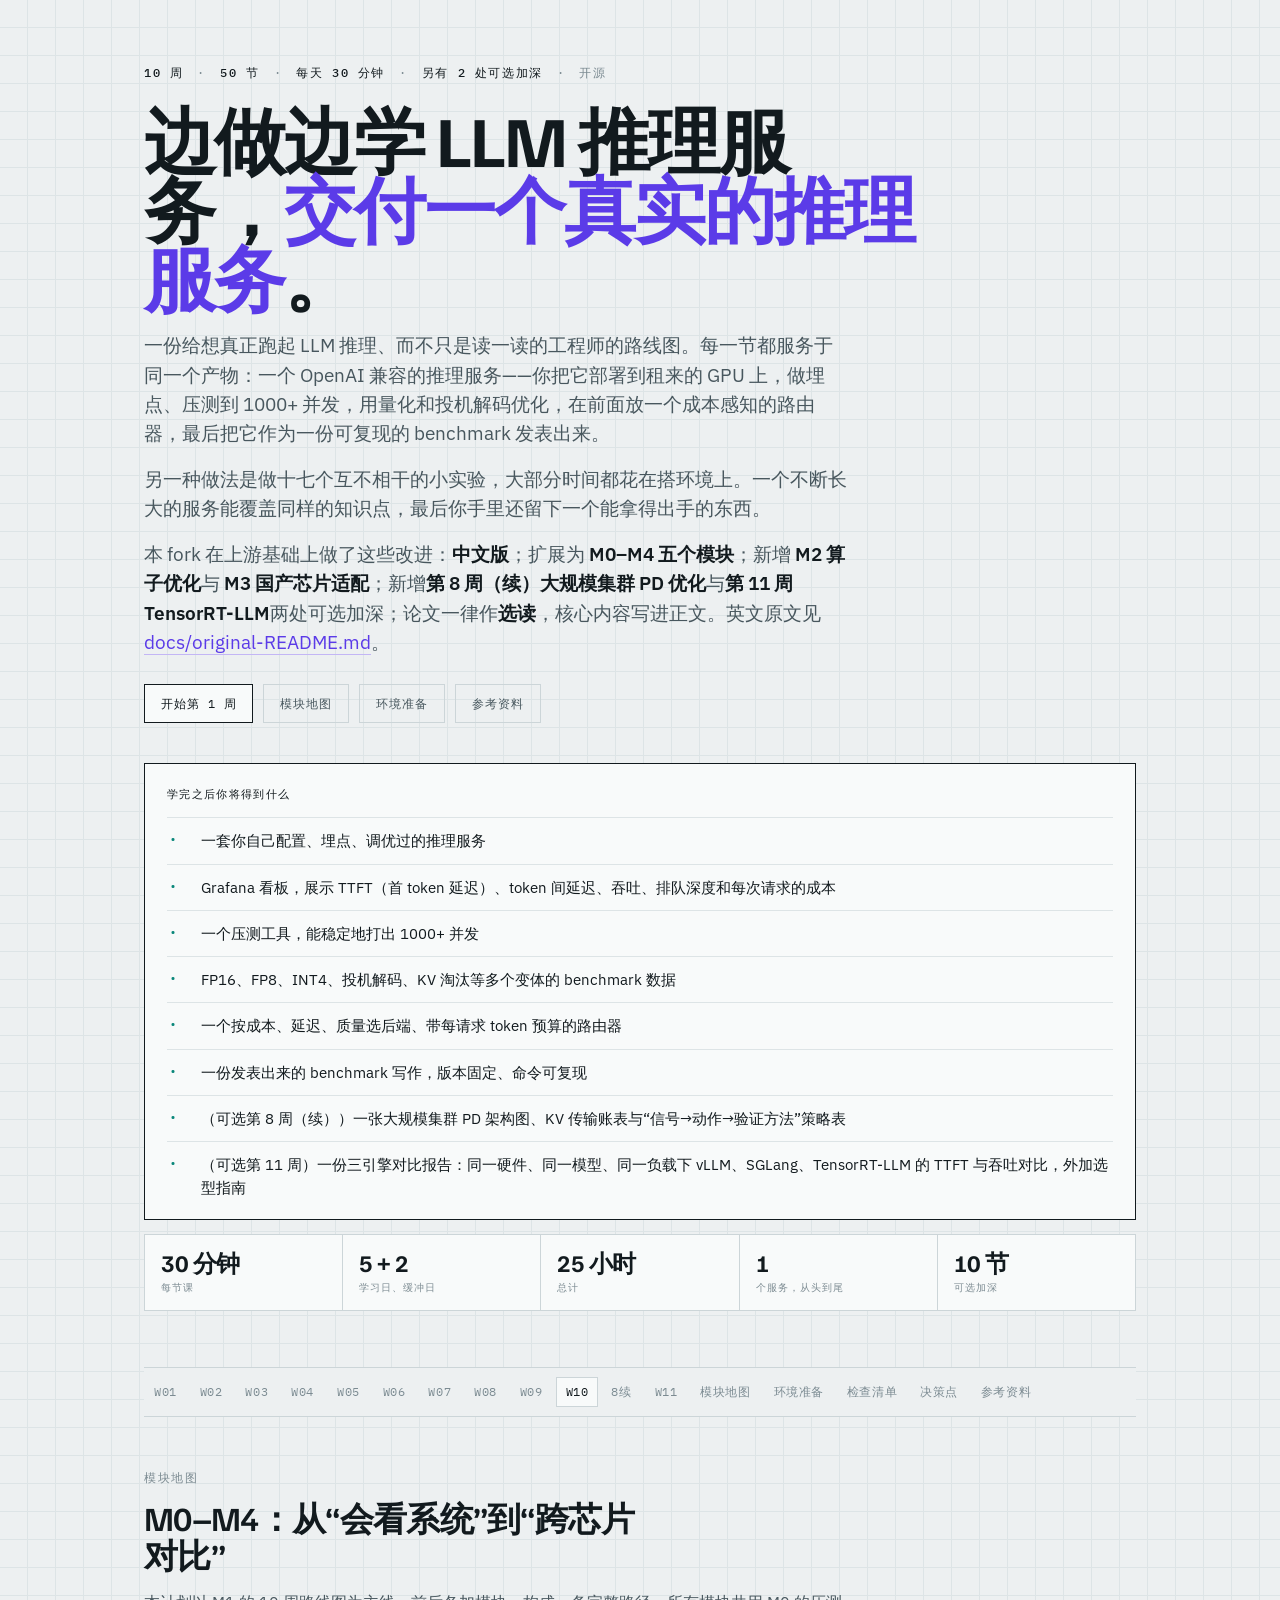
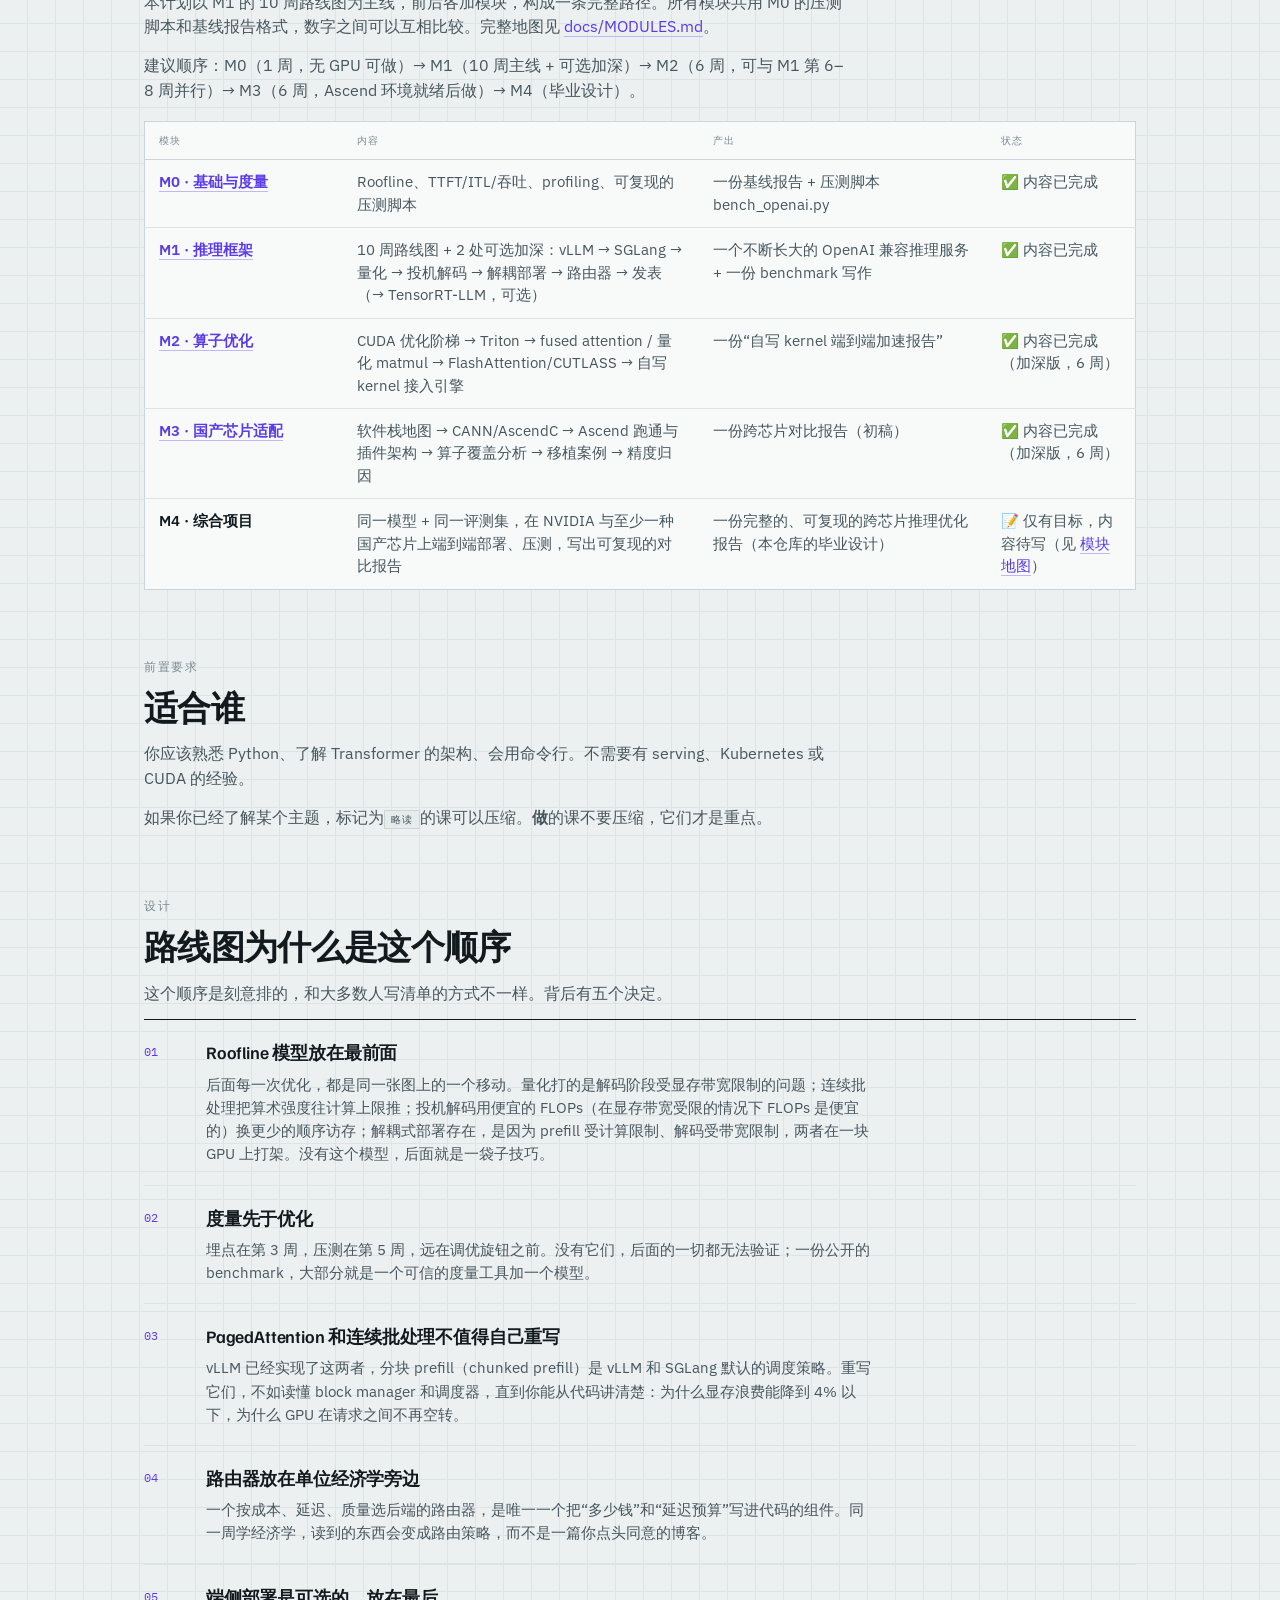
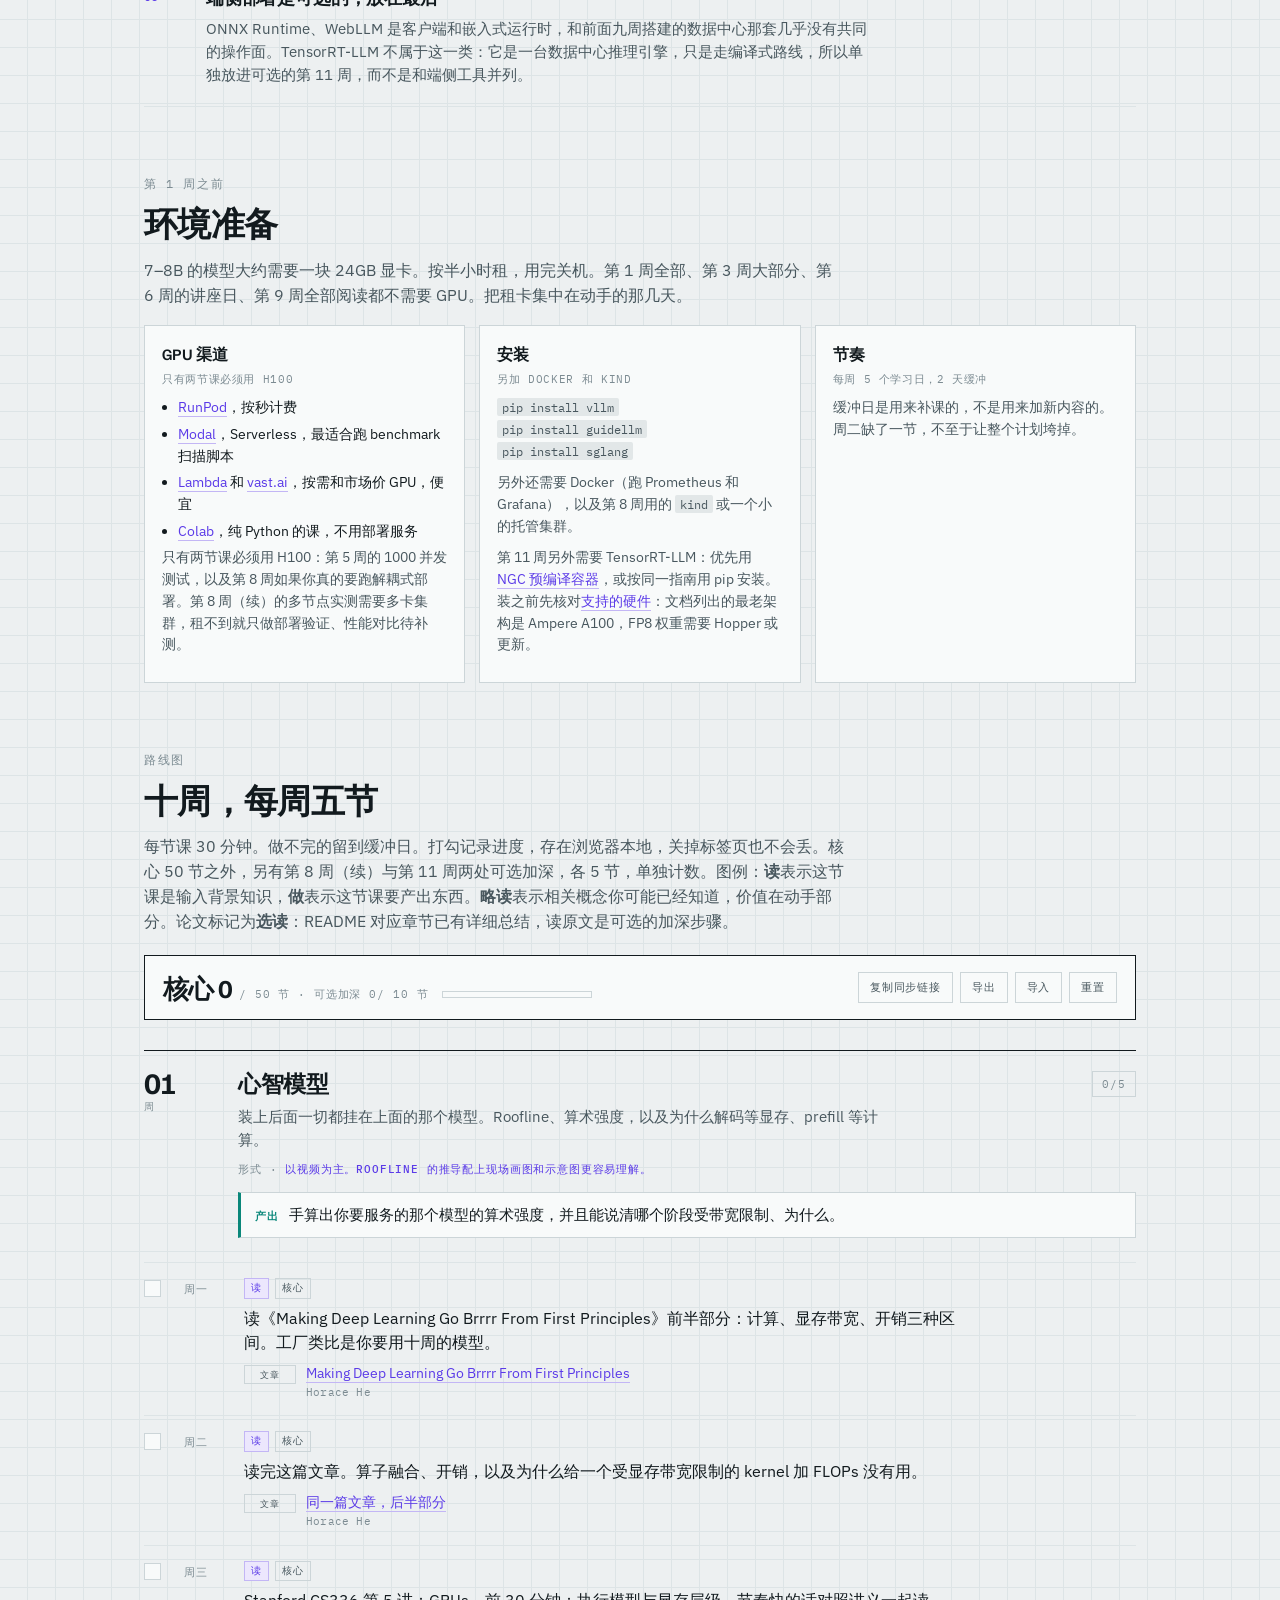
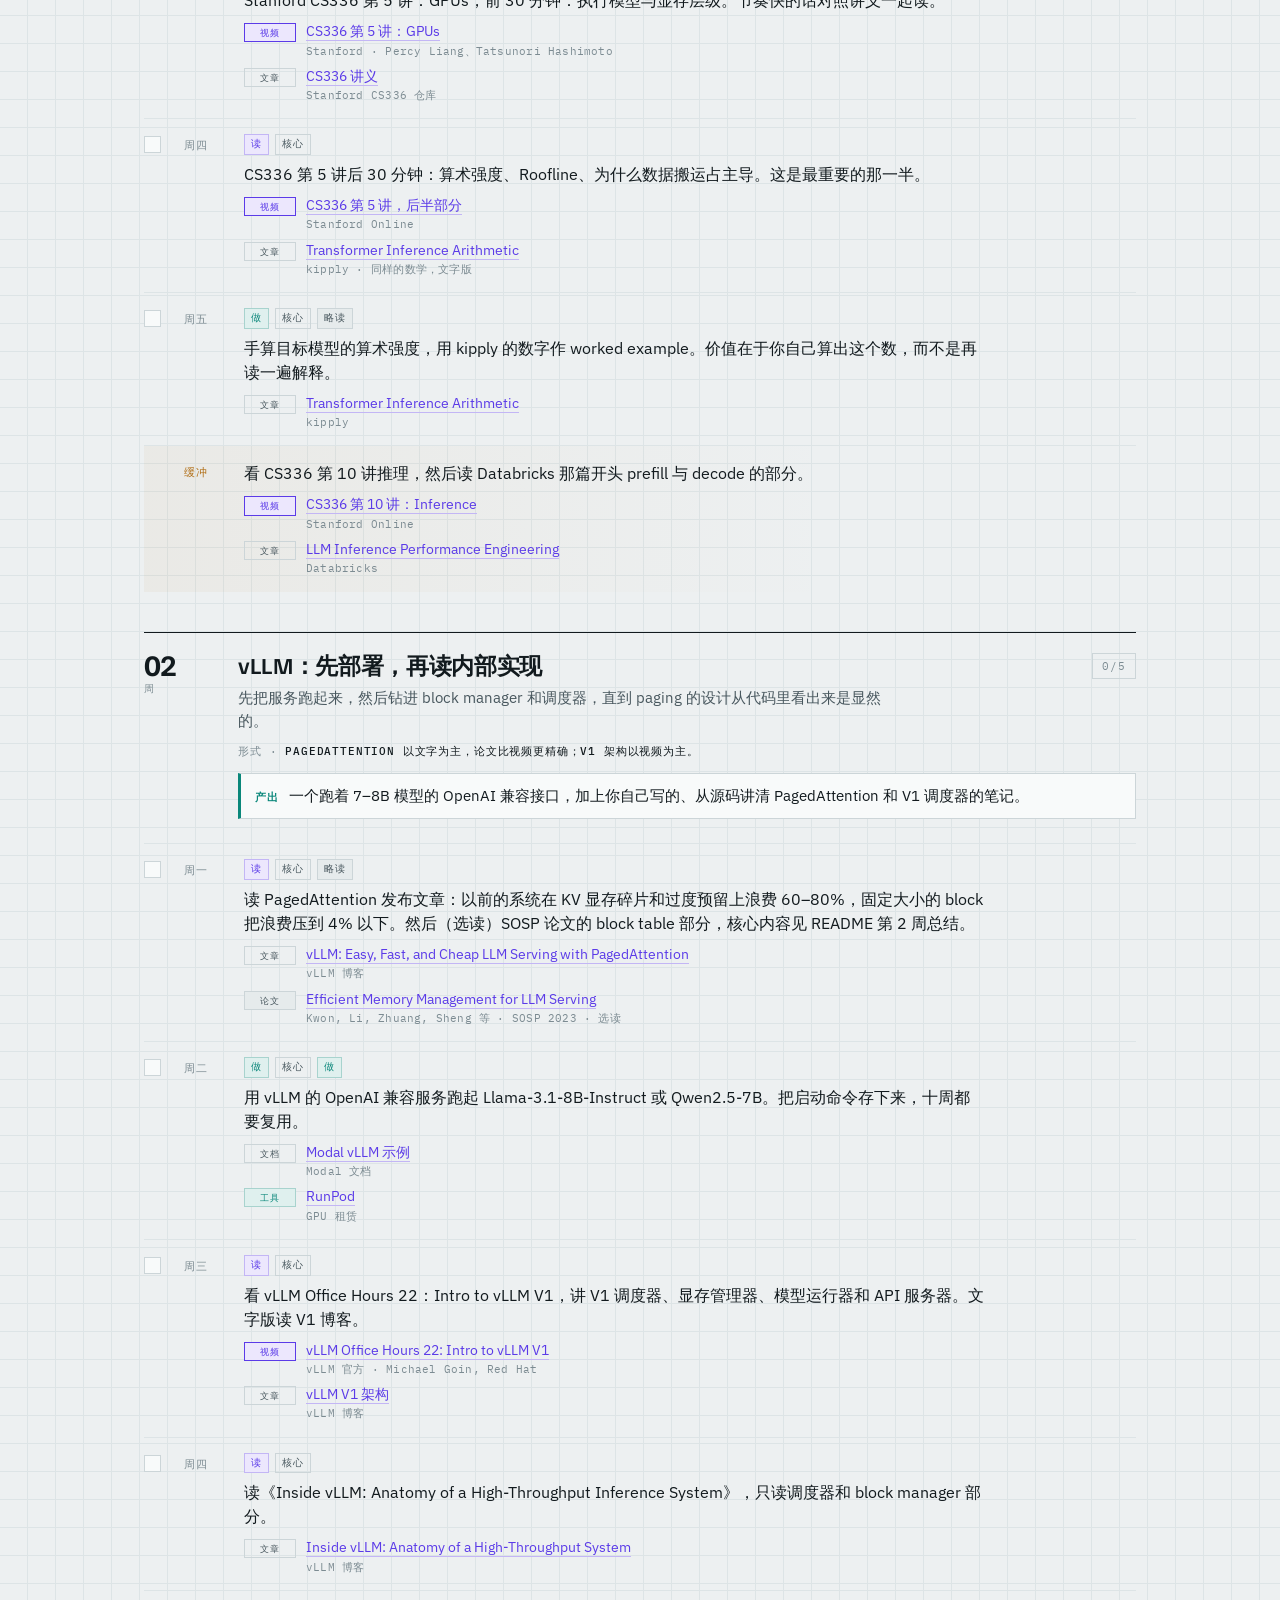
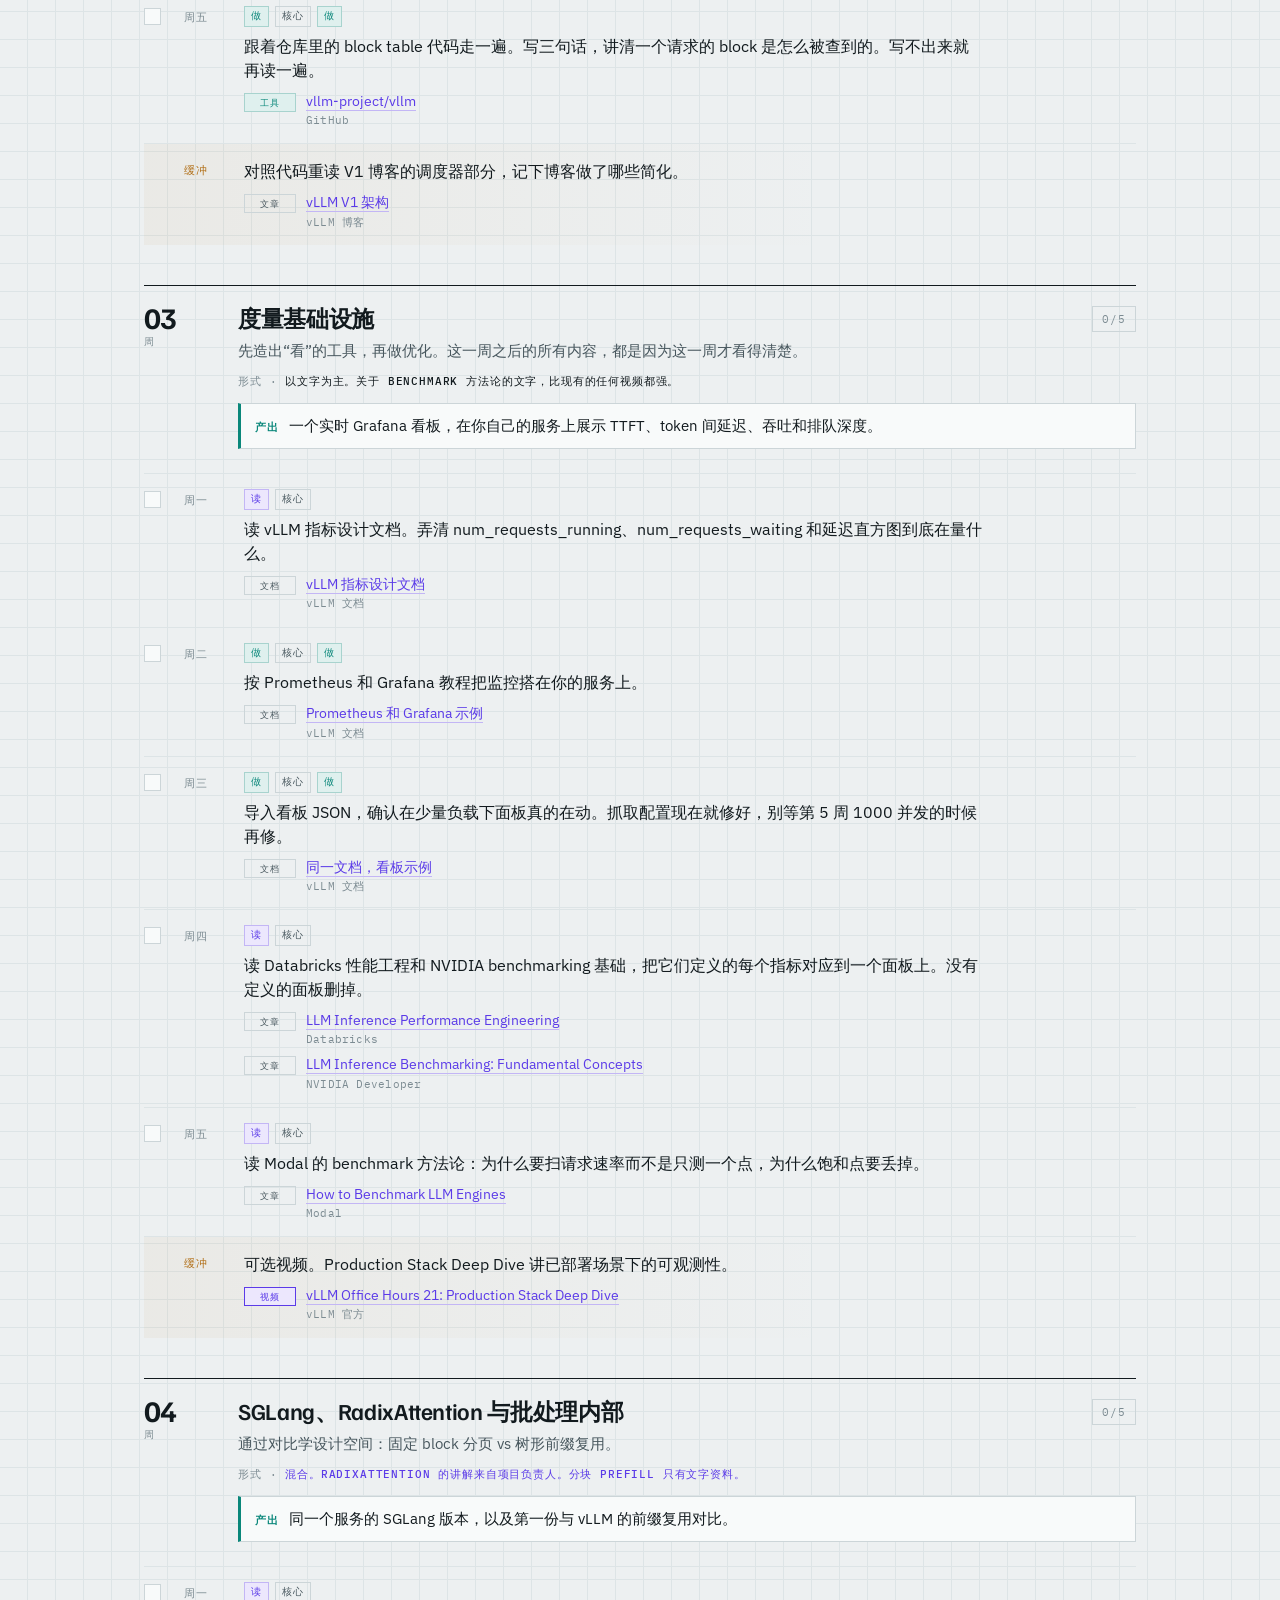
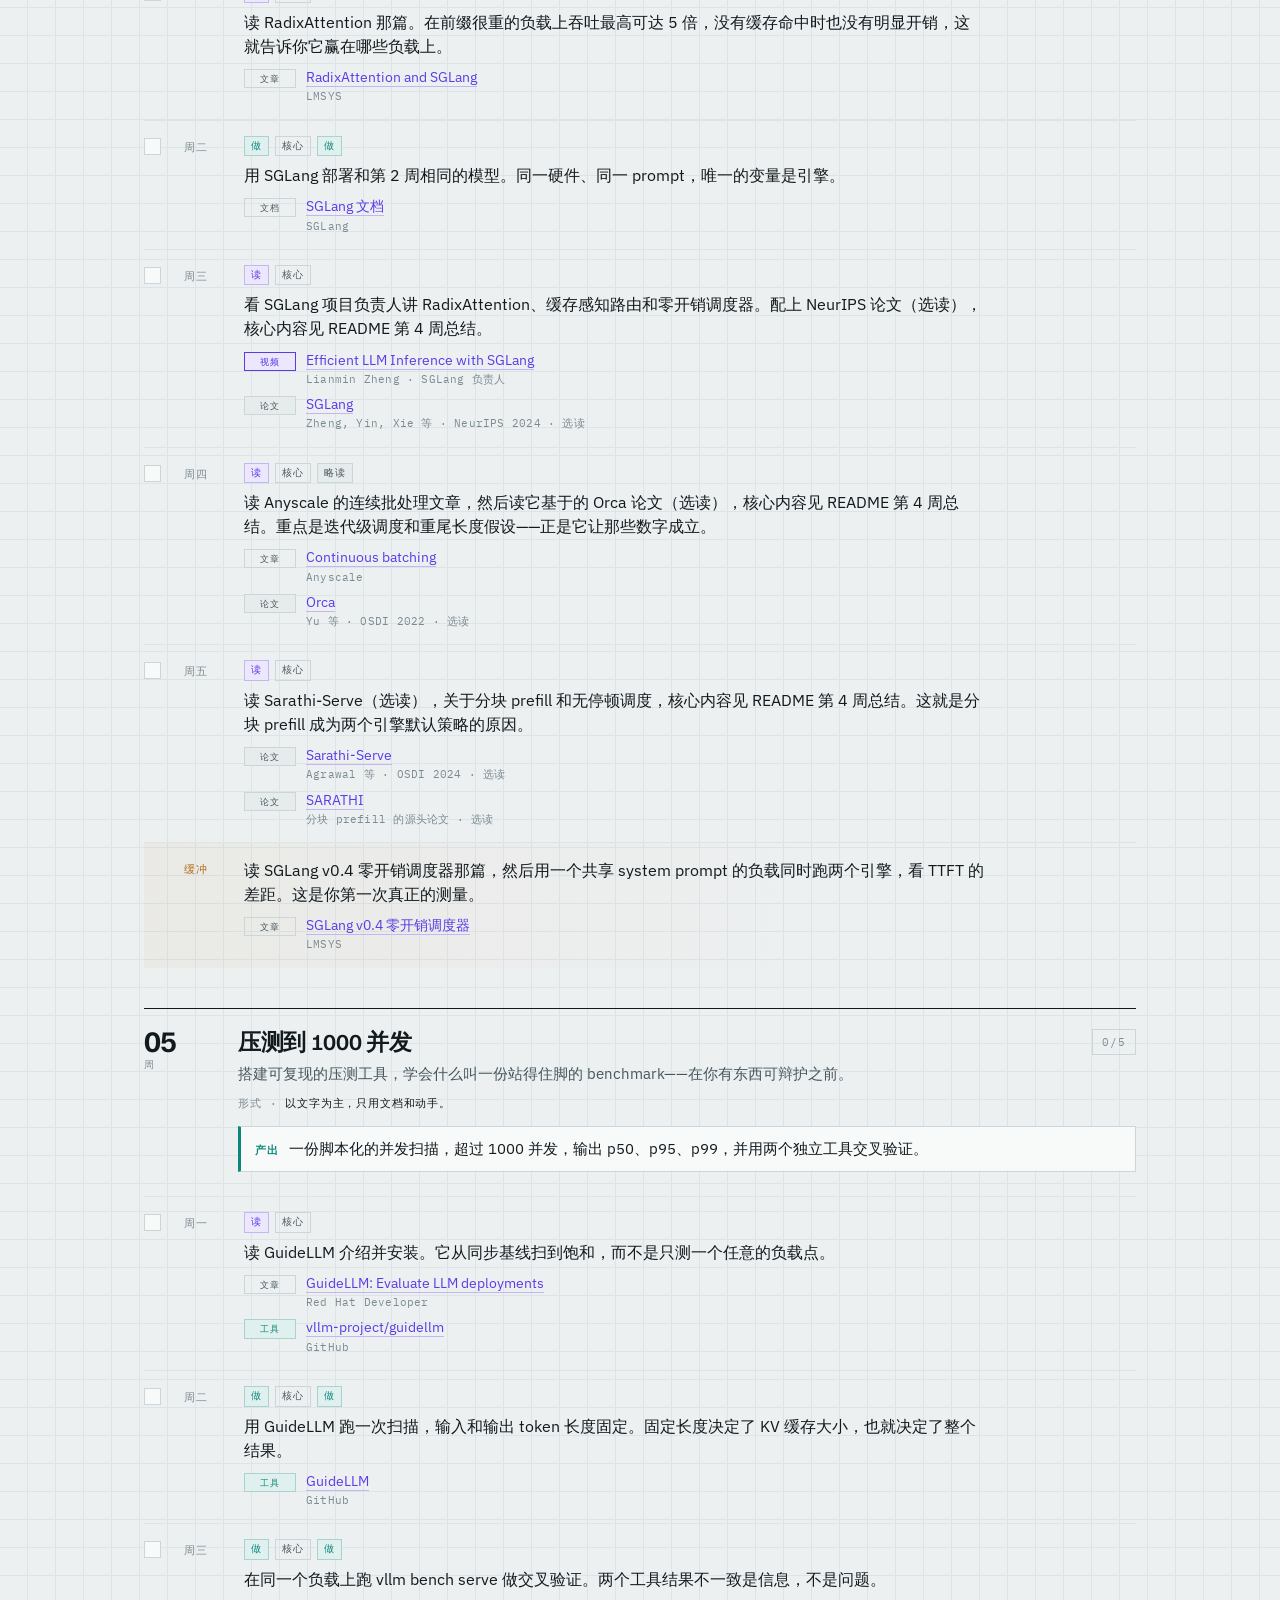
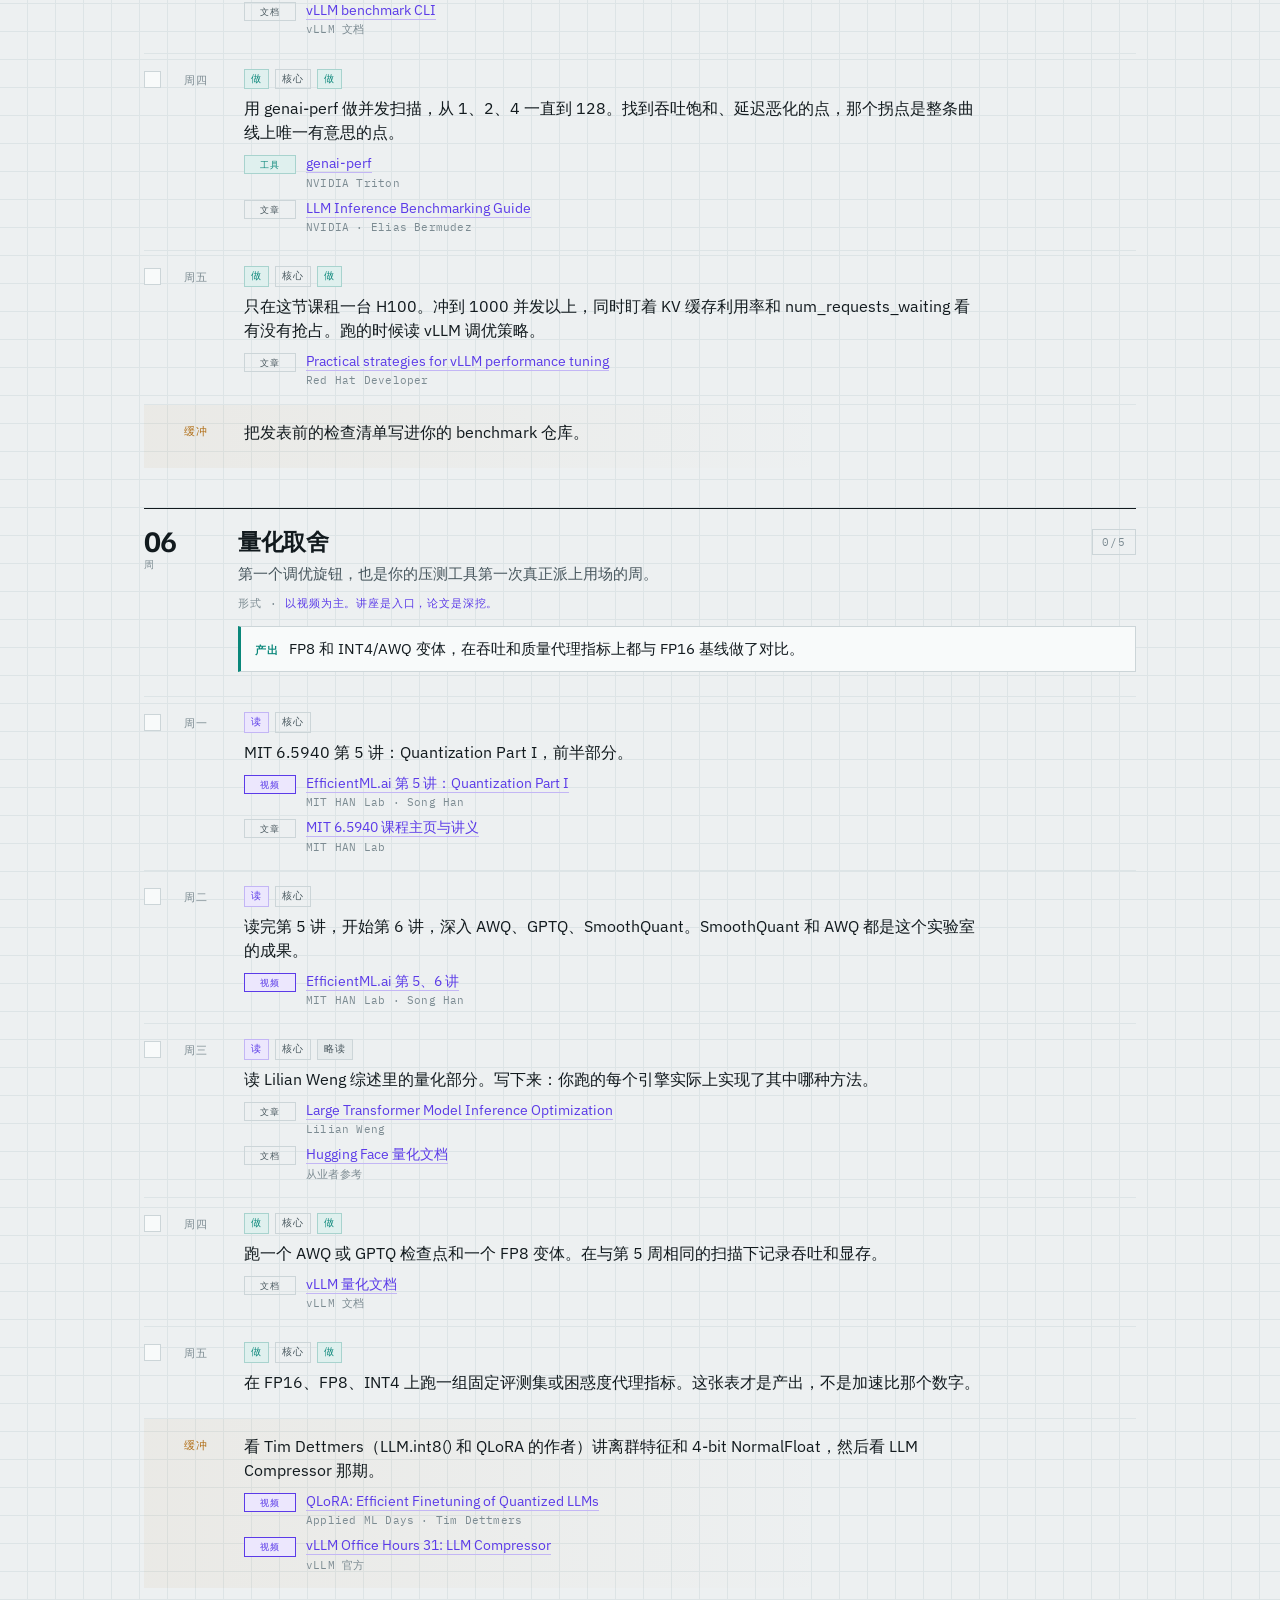
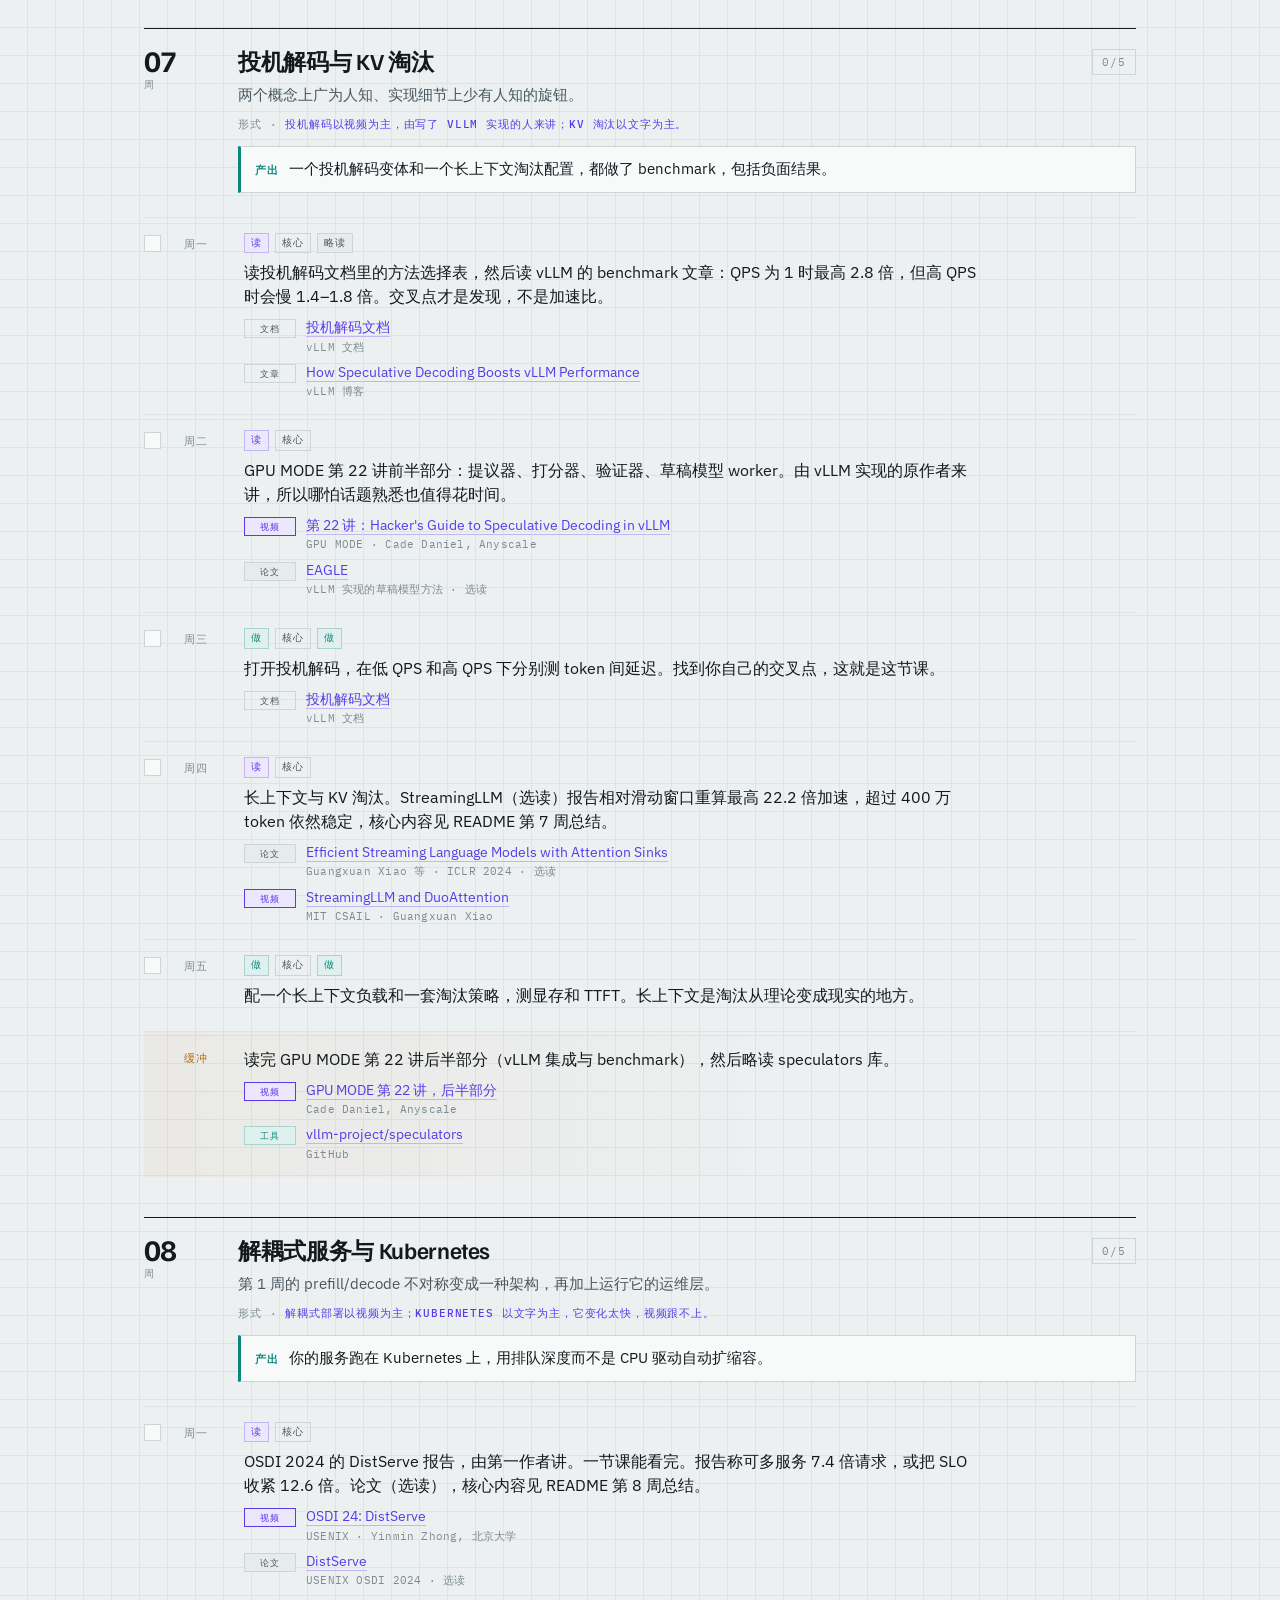
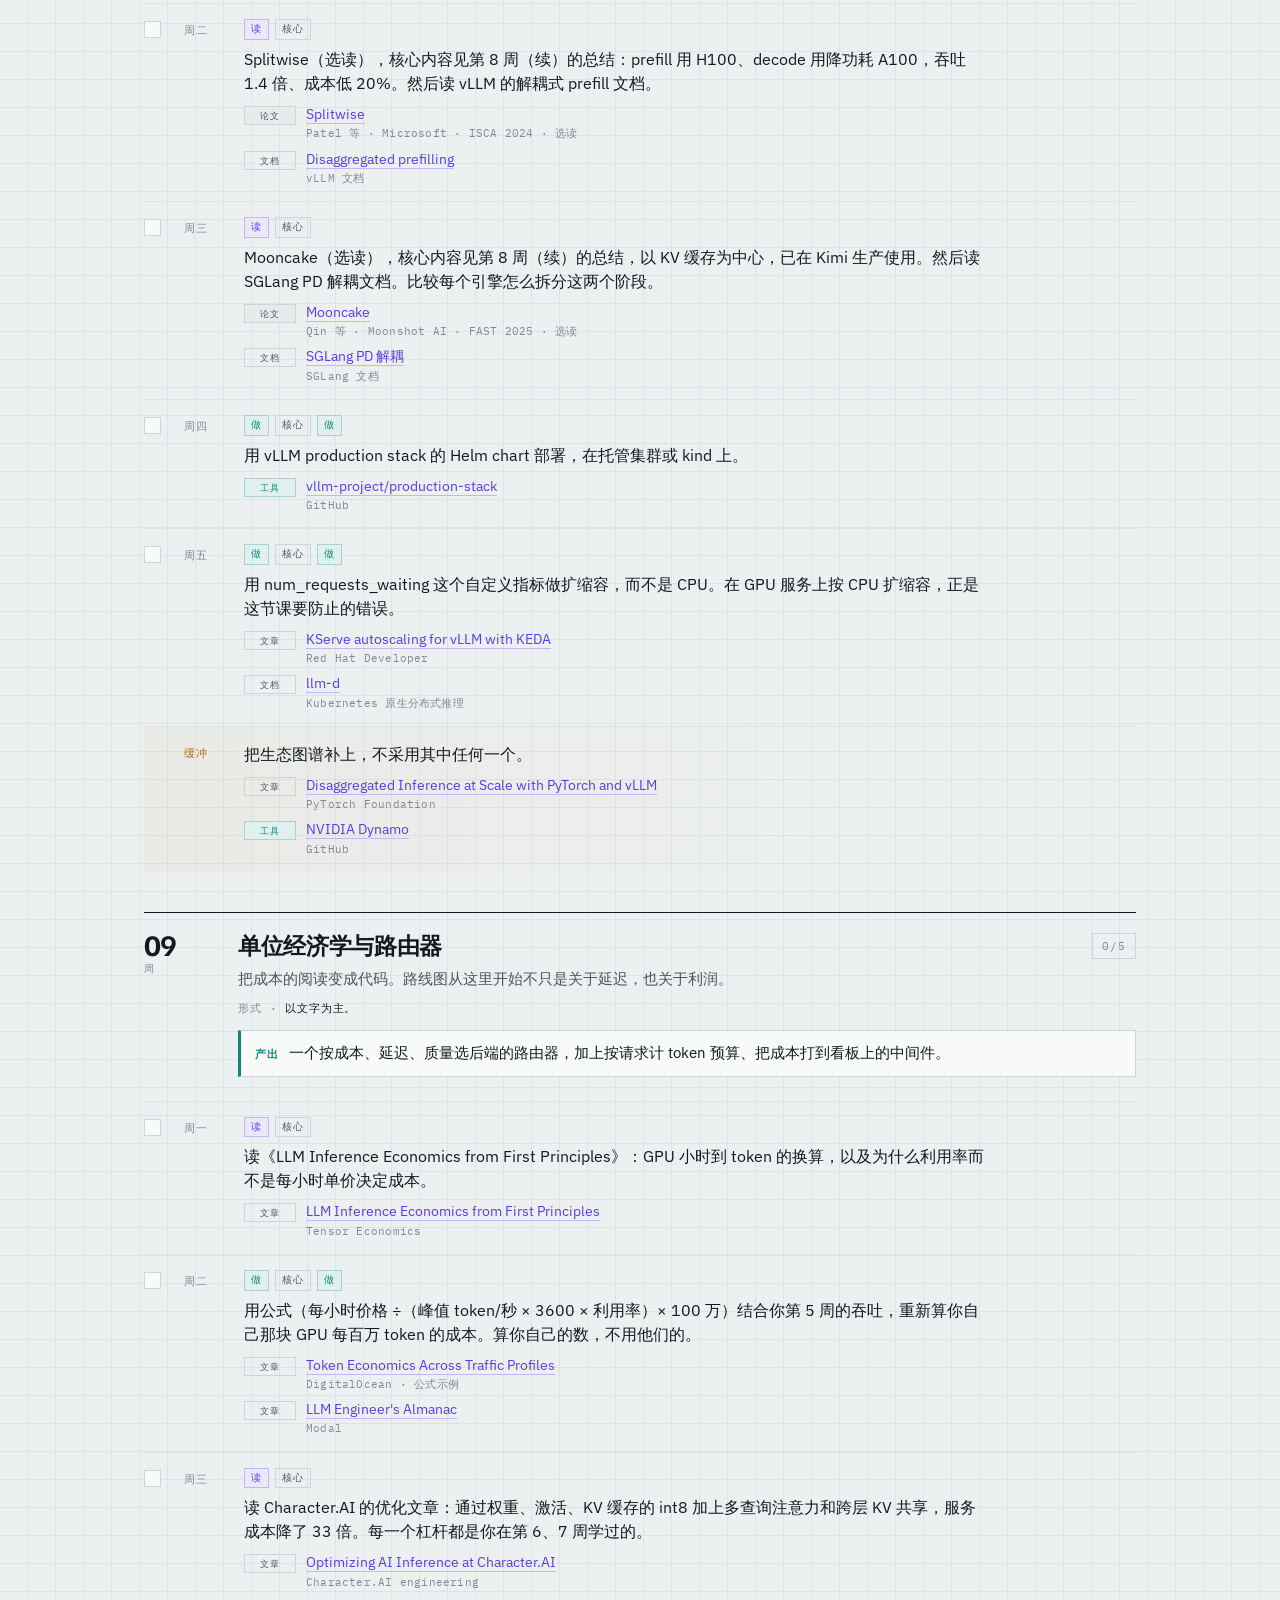
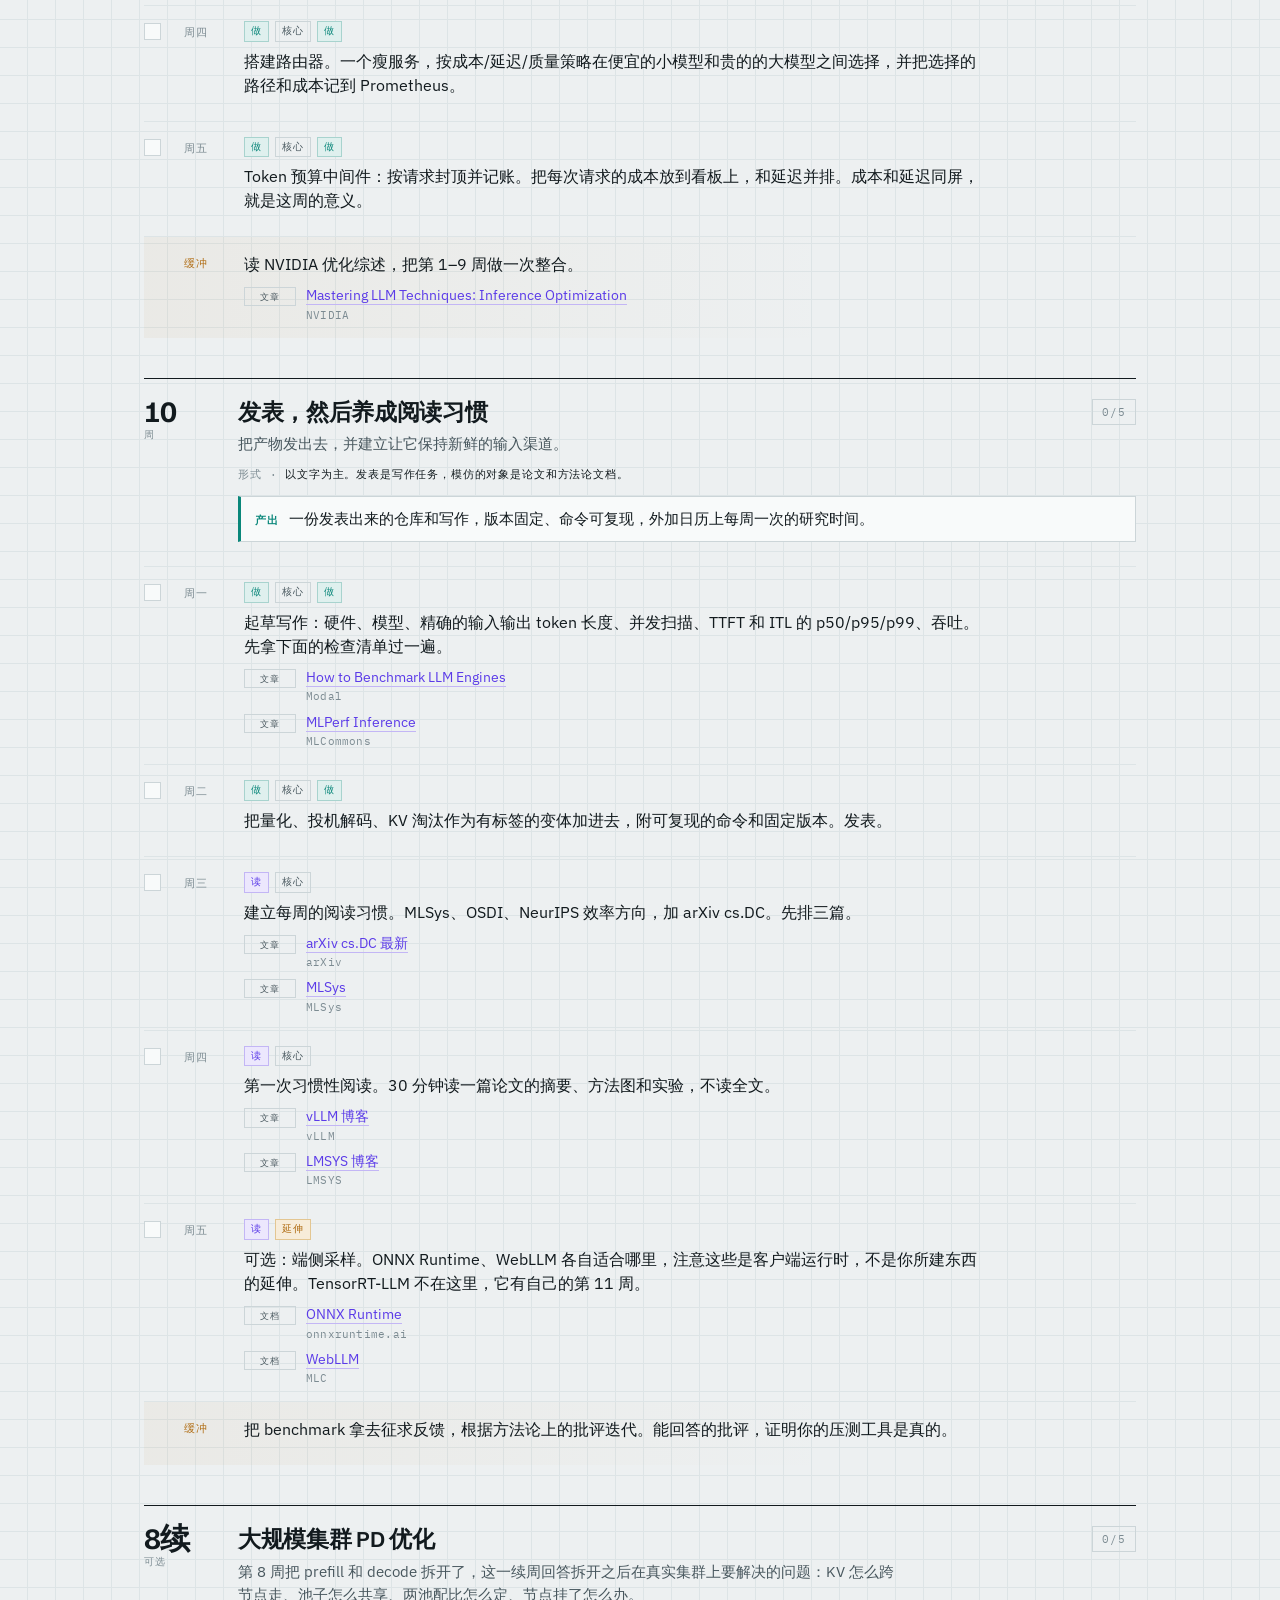
==== commit 93de3586: "docs: polish MODULES.md, progress.md and index.html (consistency, links, a11y) why: Second polish ba" ====
--- a/index.html
+++ b/index.html
@@ -460,9 +460,9 @@
  del:"一个实时 Grafana 看板，在你自己的服务上展示 TTFT、token 间延迟、吞吐和排队深度。",
  days:[
   {k:"read",t:["CORE"],x:"读 vLLM 指标设计文档。弄清 num_requests_running、num_requests_waiting 和延迟直方图到底在量什么。",r:[["docs","vLLM 指标设计文档","https://docs.vllm.ai/en/latest/design/v1/metrics/","vLLM 文档"]]},
-  {k:"build",t:["CORE","BUILD"],x:"按 Prometheus 和 Grafana 教程把监控搭在你的服务上。",r:[["docs","Prometheus 和 Grafana 示例","https://docs.vllm.ai/en/latest/examples/online_serving/prometheus_grafana/","vLLM 文档"]]},
-  {k:"build",t:["CORE","BUILD"],x:"导入看板 JSON，确认在少量负载下面板真的在动。抓取配置现在就修好，别等第 5 周 1000 并发的时候再修。",r:[["docs","同一教程，看板 JSON","https://docs.vllm.ai/en/latest/examples/online_serving/prometheus_grafana/","vLLM 文档"]]},
-  {k:"read",t:["CORE"],x:"读 Databricks 性能工程和 NVIDIA benchmarking 基础，把它们定义的每个指标对应到一个面板上。没有定义的面板删掉。",r:[["text","LLM Inference Performance Engineering","https://www.databricks.com/blog/llm-inference-performance-engineering-best-practices","Databricks"],["text","LLM Inference Benchmarking: Fundamental Concepts","https://developer.nvidia.com/blog/llm-inference-benchmarking-fundamental-concepts/","NVIDIA Developer"]]},
+  {k:"build",t:["CORE","BUILD"],x:"按 Prometheus 和 Grafana 教程把监控搭在你的服务上。",r:[["docs","Prometheus 和 Grafana 示例","https://docs.vllm.ai/en/latest/design/metrics/","vLLM 文档"]]},
+  {k:"build",t:["CORE","BUILD"],x:"导入看板 JSON，确认在少量负载下面板真的在动。抓取配置现在就修好，别等第 5 周 1000 并发的时候再修。",r:[["docs","同一文档，看板示例","https://docs.vllm.ai/en/latest/design/metrics/","vLLM 文档"]]},
+  {k:"read",t:["CORE"],x:"读 Databricks 性能工程和 NVIDIA benchmarking 基础，把它们定义的每个指标对应到一个面板上。没有定义的面板删掉。",r:[["text","LLM Inference Performance Engineering","https://www.databricks.com/blog/llm-inference-performance-engineering-best-practices","Databricks"],["text","LLM Inference Benchmarking: Fundamental Concepts","https://developer.nvidia.com/blog/llm-benchmarking-fundamental-concepts/","NVIDIA Developer"]]},
   {k:"read",t:["CORE"],x:"读 Modal 的 benchmark 方法论：为什么要扫请求速率而不是只测一个点，为什么饱和点要丢掉。",r:[["text","How to Benchmark LLM Engines","https://modal.com/llm-almanac/how-to-benchmark","Modal"]]}],
  buf:{x:"可选视频。Production Stack Deep Dive 讲已部署场景下的可观测性。",r:[["video","vLLM Office Hours 21: Production Stack Deep Dive","https://www.youtube.com/watch?v=0ZVu0A4wWQg","vLLM 官方"]]}},
 
@@ -486,7 +486,7 @@
   {k:"read",t:["CORE"],x:"读 GuideLLM 介绍并安装。它从同步基线扫到饱和，而不是只测一个任意的负载点。",r:[["text","GuideLLM: Evaluate LLM deployments","https://developers.redhat.com/articles/2025/06/20/guidellm-evaluate-llm-deployments-real-world-inference","Red Hat Developer"],["tool","vllm-project/guidellm","https://github.com/vllm-project/guidellm","GitHub"]]},
   {k:"build",t:["CORE","BUILD"],x:"用 GuideLLM 跑一次扫描，输入和输出 token 长度固定。固定长度决定了 KV 缓存大小，也就决定了整个结果。",r:[["tool","GuideLLM","https://github.com/vllm-project/guidellm","GitHub"]]},
   {k:"build",t:["CORE","BUILD"],x:"在同一个负载上跑 vllm bench serve 做交叉验证。两个工具结果不一致是信息，不是问题。",r:[["docs","vLLM benchmark CLI","https://docs.vllm.ai/en/latest/benchmarking/cli/","vLLM 文档"]]},
-  {k:"build",t:["CORE","BUILD"],x:"用 genai-perf 做并发扫描，从 1、2、4 一直到 128。找到吞吐饱和、延迟恶化的点，那个拐点是整条曲线上唯一有意思的点。",r:[["tool","genai-perf","https://github.com/triton-inference-server/perf_analyzer","NVIDIA Triton"],["text","LLM Inference Benchmarking Guide","https://developer.nvidia.com/blog/llm-inference-benchmarking-guide-nvidia-genai-perf-and-nim/","NVIDIA · Elias Bermudez"]]},
+  {k:"build",t:["CORE","BUILD"],x:"用 genai-perf 做并发扫描，从 1、2、4 一直到 128。找到吞吐饱和、延迟恶化的点，那个拐点是整条曲线上唯一有意思的点。",r:[["tool","genai-perf","https://github.com/triton-inference-server/perf_analyzer","NVIDIA Triton"],["text","LLM Inference Benchmarking Guide","https://developer.nvidia.com/blog/llm-performance-benchmarking-measuring-nvidia-nim-performance-with-genai-perf/","NVIDIA · Elias Bermudez"]]},
   {k:"build",t:["CORE","BUILD"],x:"只在这节课租一台 H100。冲到 1000 并发以上，同时盯着 KV 缓存利用率和 num_requests_waiting 看有没有抢占。跑的时候读 vLLM 调优策略。",r:[["text","Practical strategies for vLLM performance tuning","https://developers.redhat.com/articles/2026/03/03/practical-strategies-vllm-performance-tuning","Red Hat Developer"]]}],
  buf:{x:"把发表前的检查清单写进你的 benchmark 仓库。",r:[]}},
 
@@ -590,8 +590,8 @@
 
 /* ---------------------------------------------------------------
    进度持久化。
-   主存储是 localStorage：没有服务器、没有账号，在 GitHub Pages
-   和本地文件打开都能用。如果 localStorage 被禁（隐私模式、沙箱
+   主存储是 localStorage：没有服务器、没有账号，本地文件打开能用；
+   部署到 GitHub Pages 后在线打开也能用。如果 localStorage 被禁（隐私模式、沙箱
    frame），退回当次访问的内存，并提示用户在关闭前导出。
    跨设备靠同步链接和 JSON 导出，而不是后端。
 ------------------------------------------------------------------ */
@@ -711,7 +711,7 @@
   const wkId = w.opt ? "wk"+w.key : "wk"+w.n;
   const num = w.opt ? w.n : pad(w.n);
   const sub = w.opt ? "可选" : "周";
-  const label = w.opt ? w.n : String(w.n);
+  const label = w.opt ? (w.n === "8续" ? "8（续）" : w.n) : String(w.n);
   return `
     <article class="wk" id="${wkId}">
       <div class="wk-head">
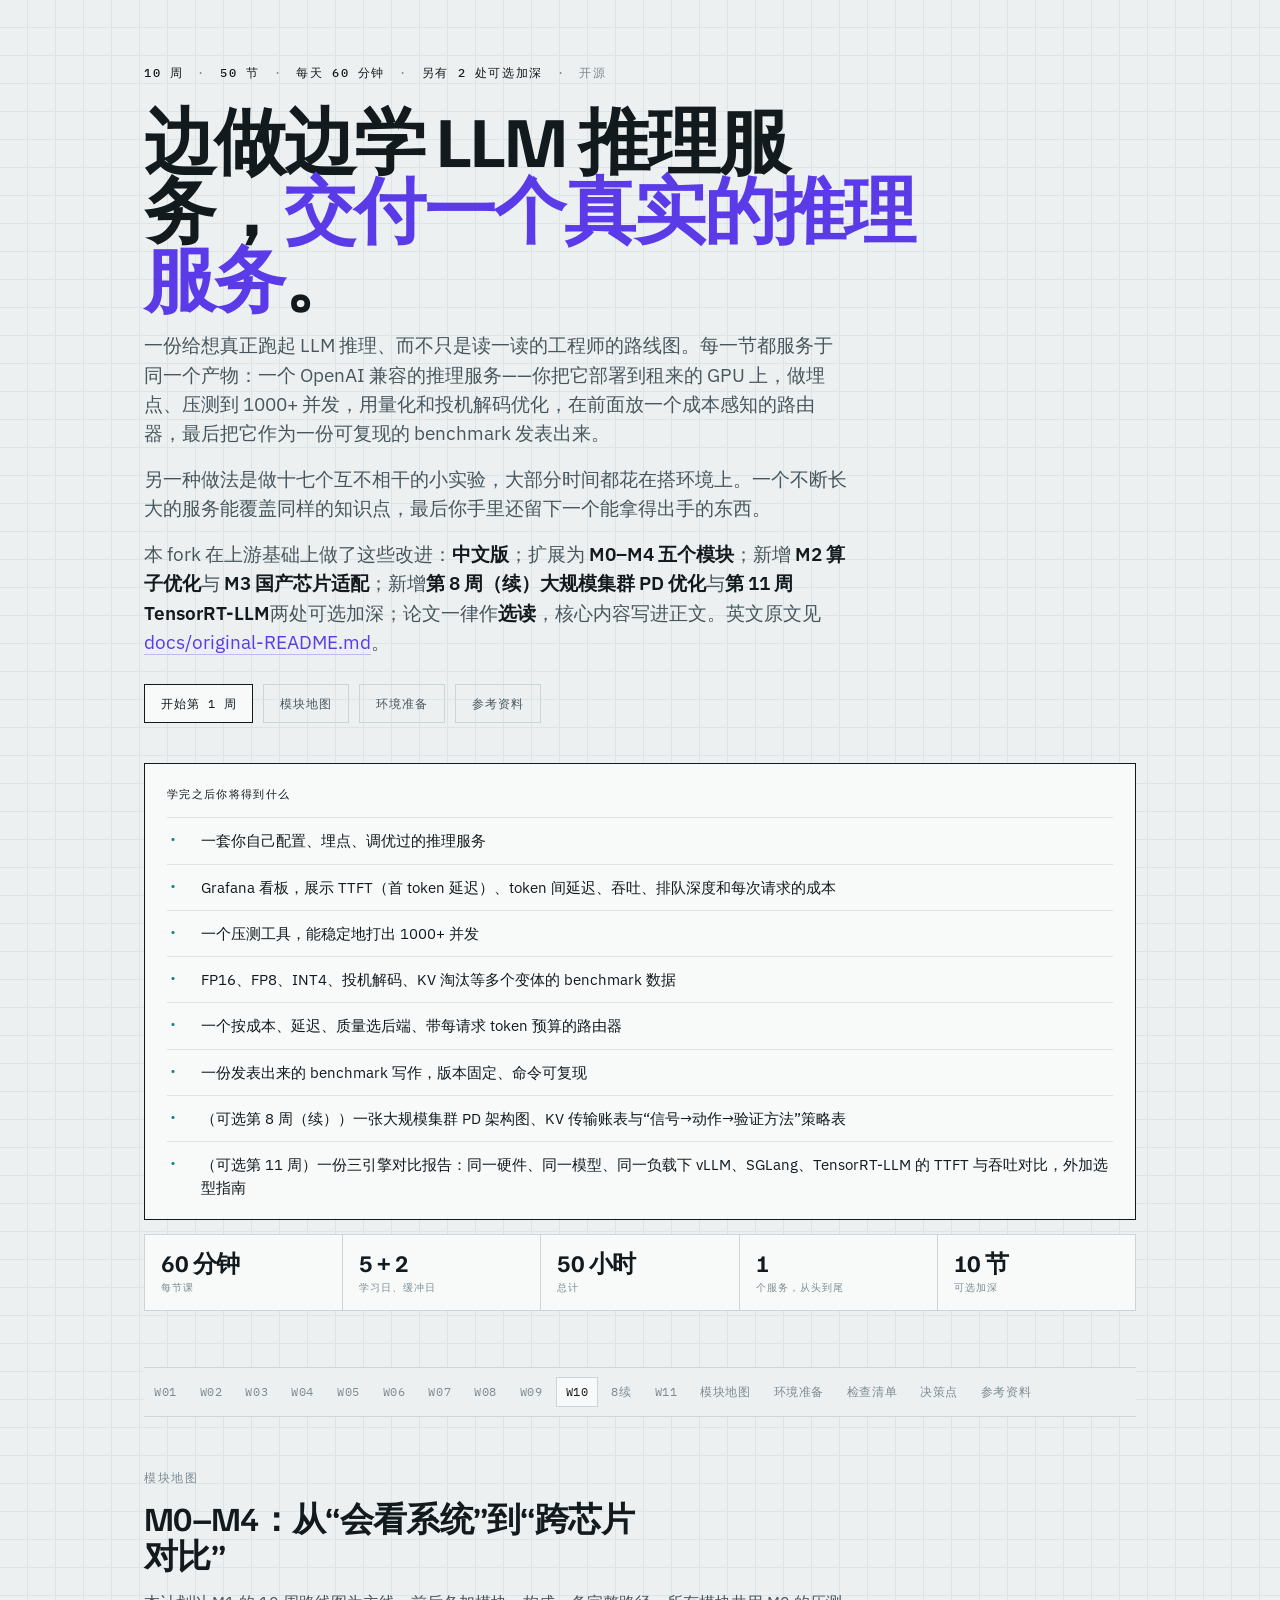
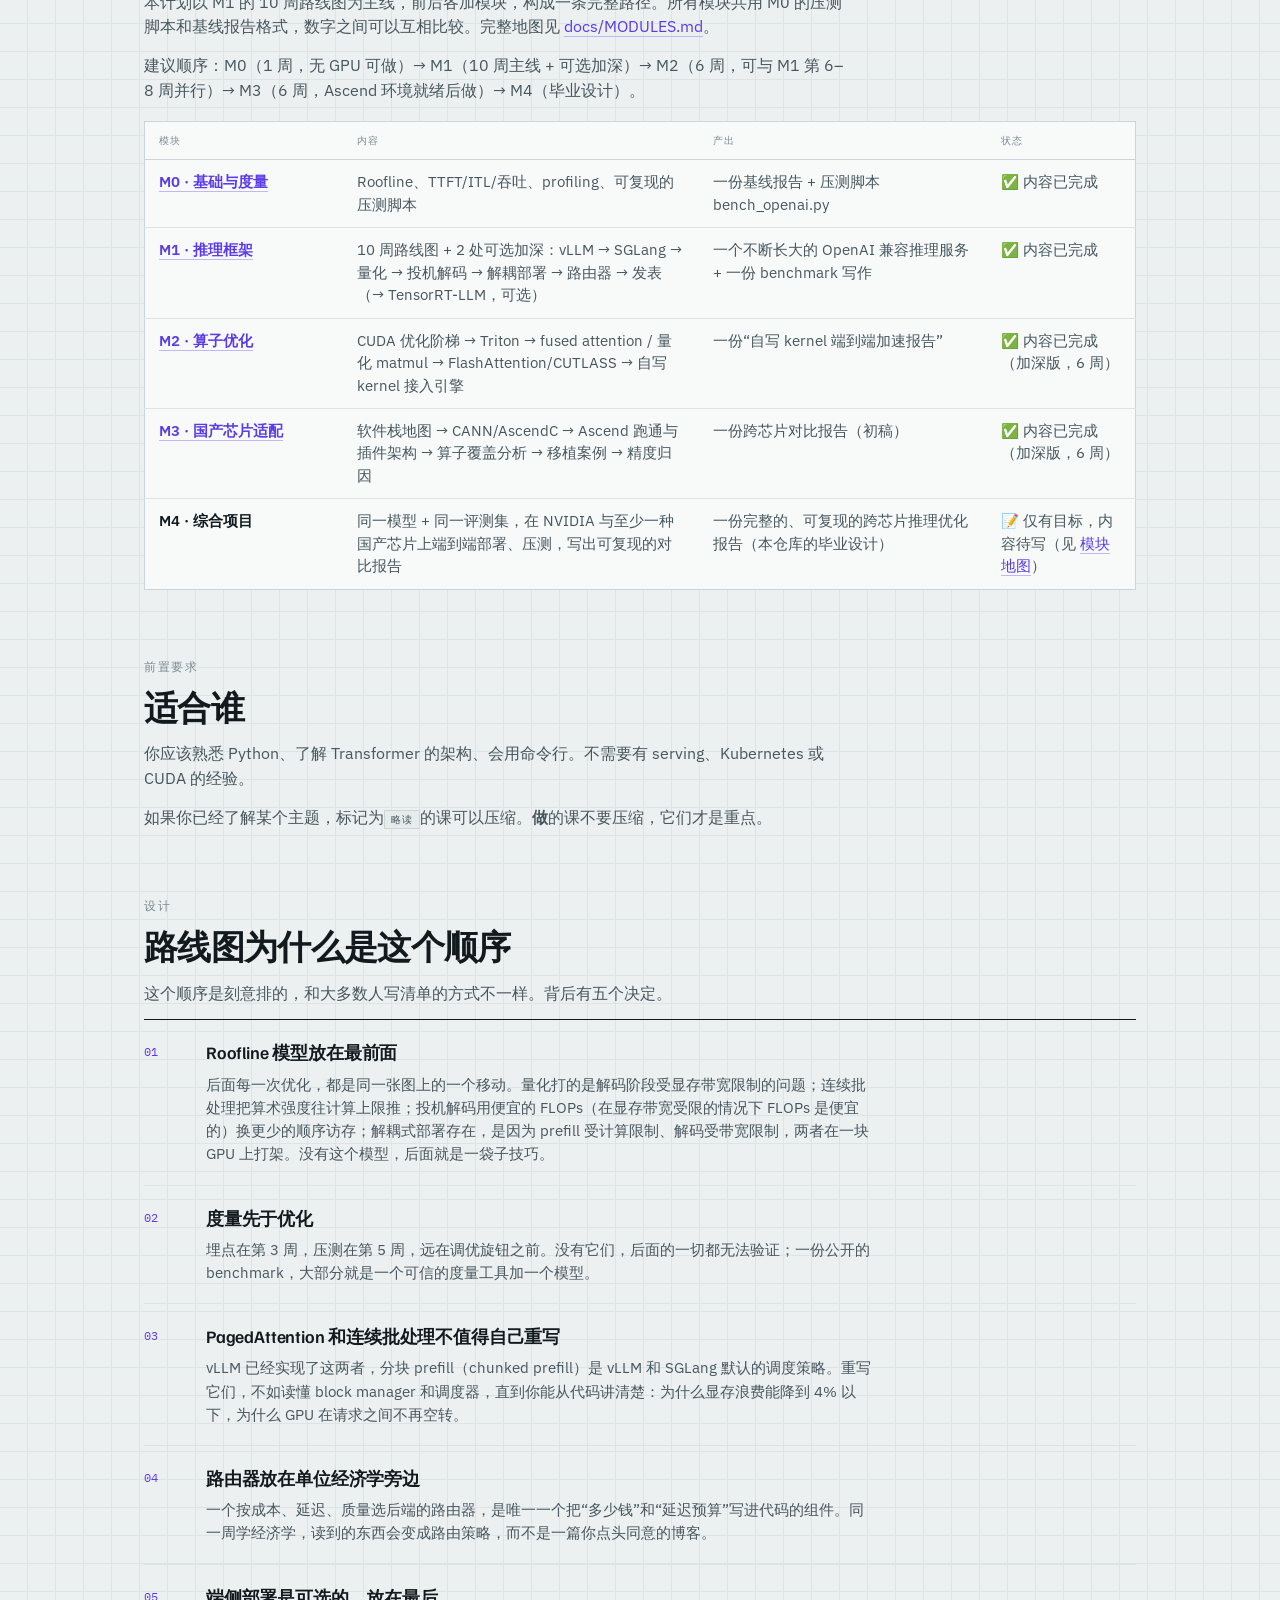
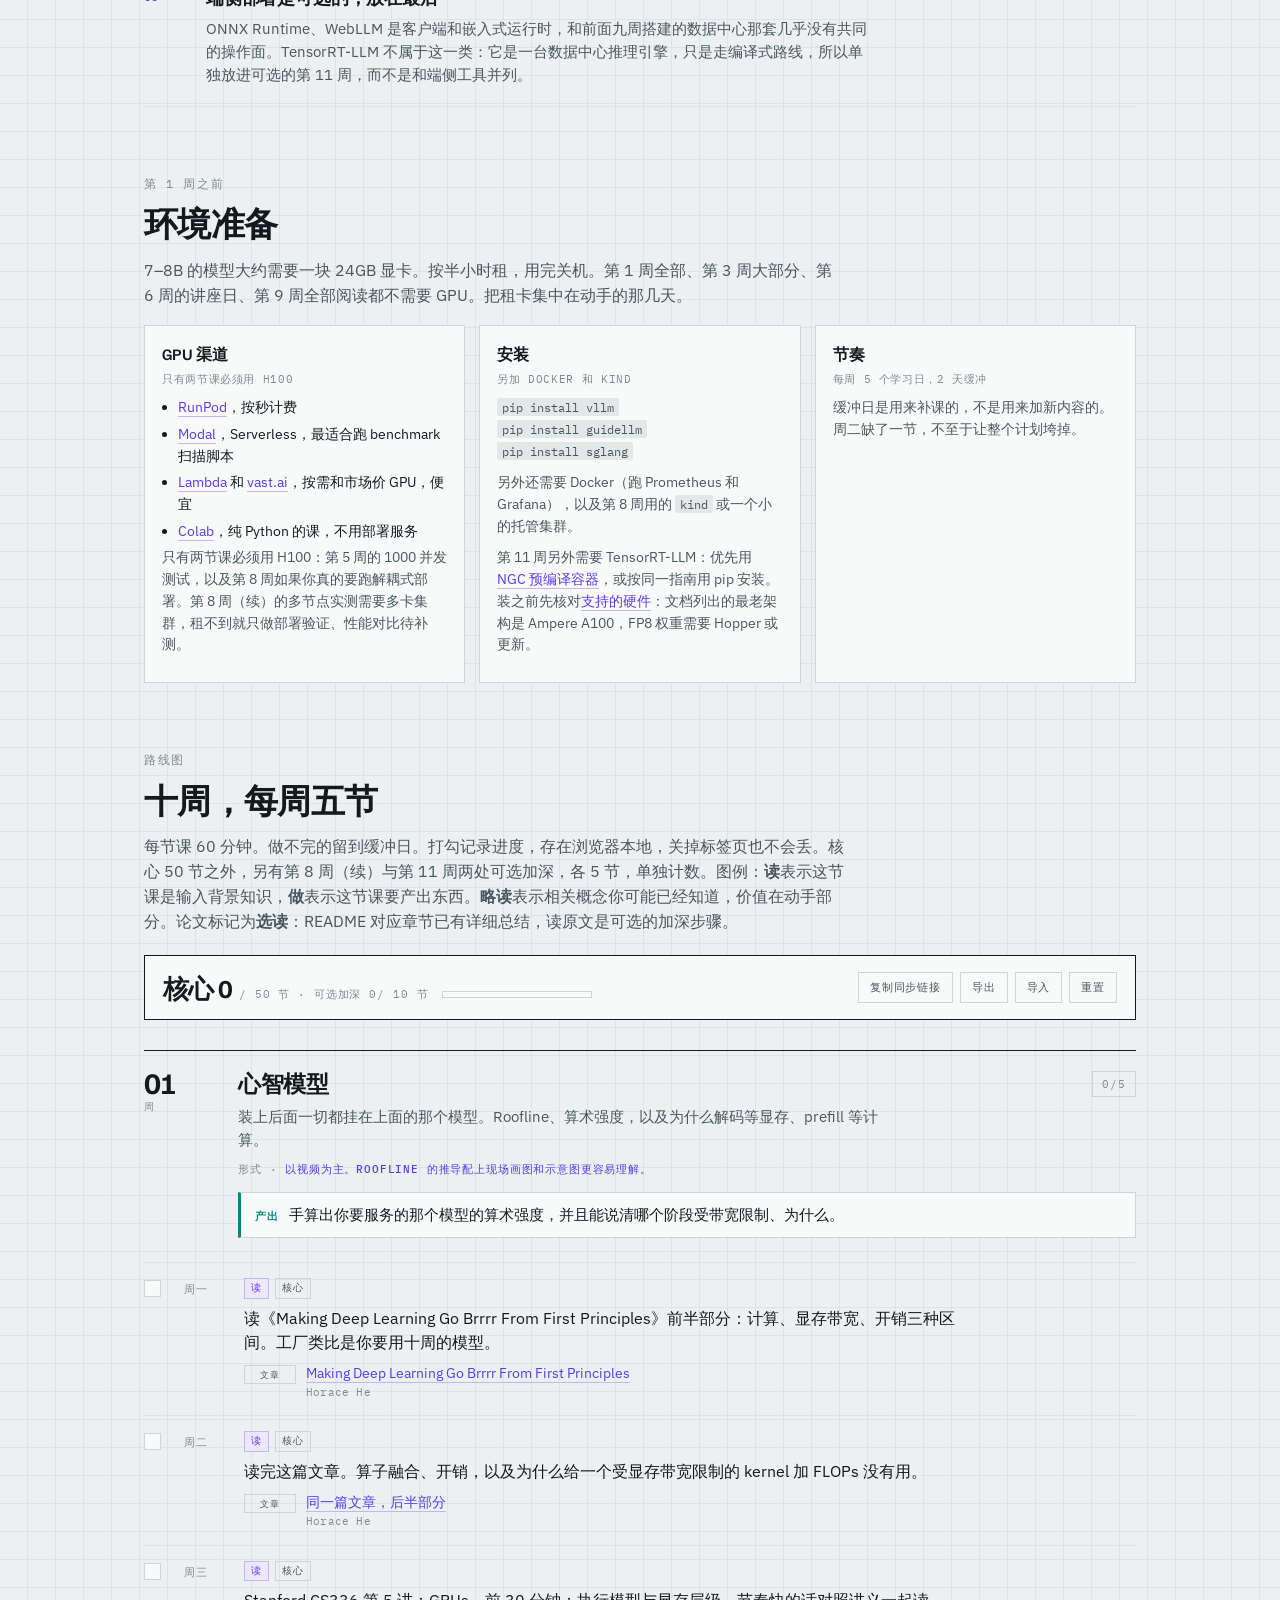
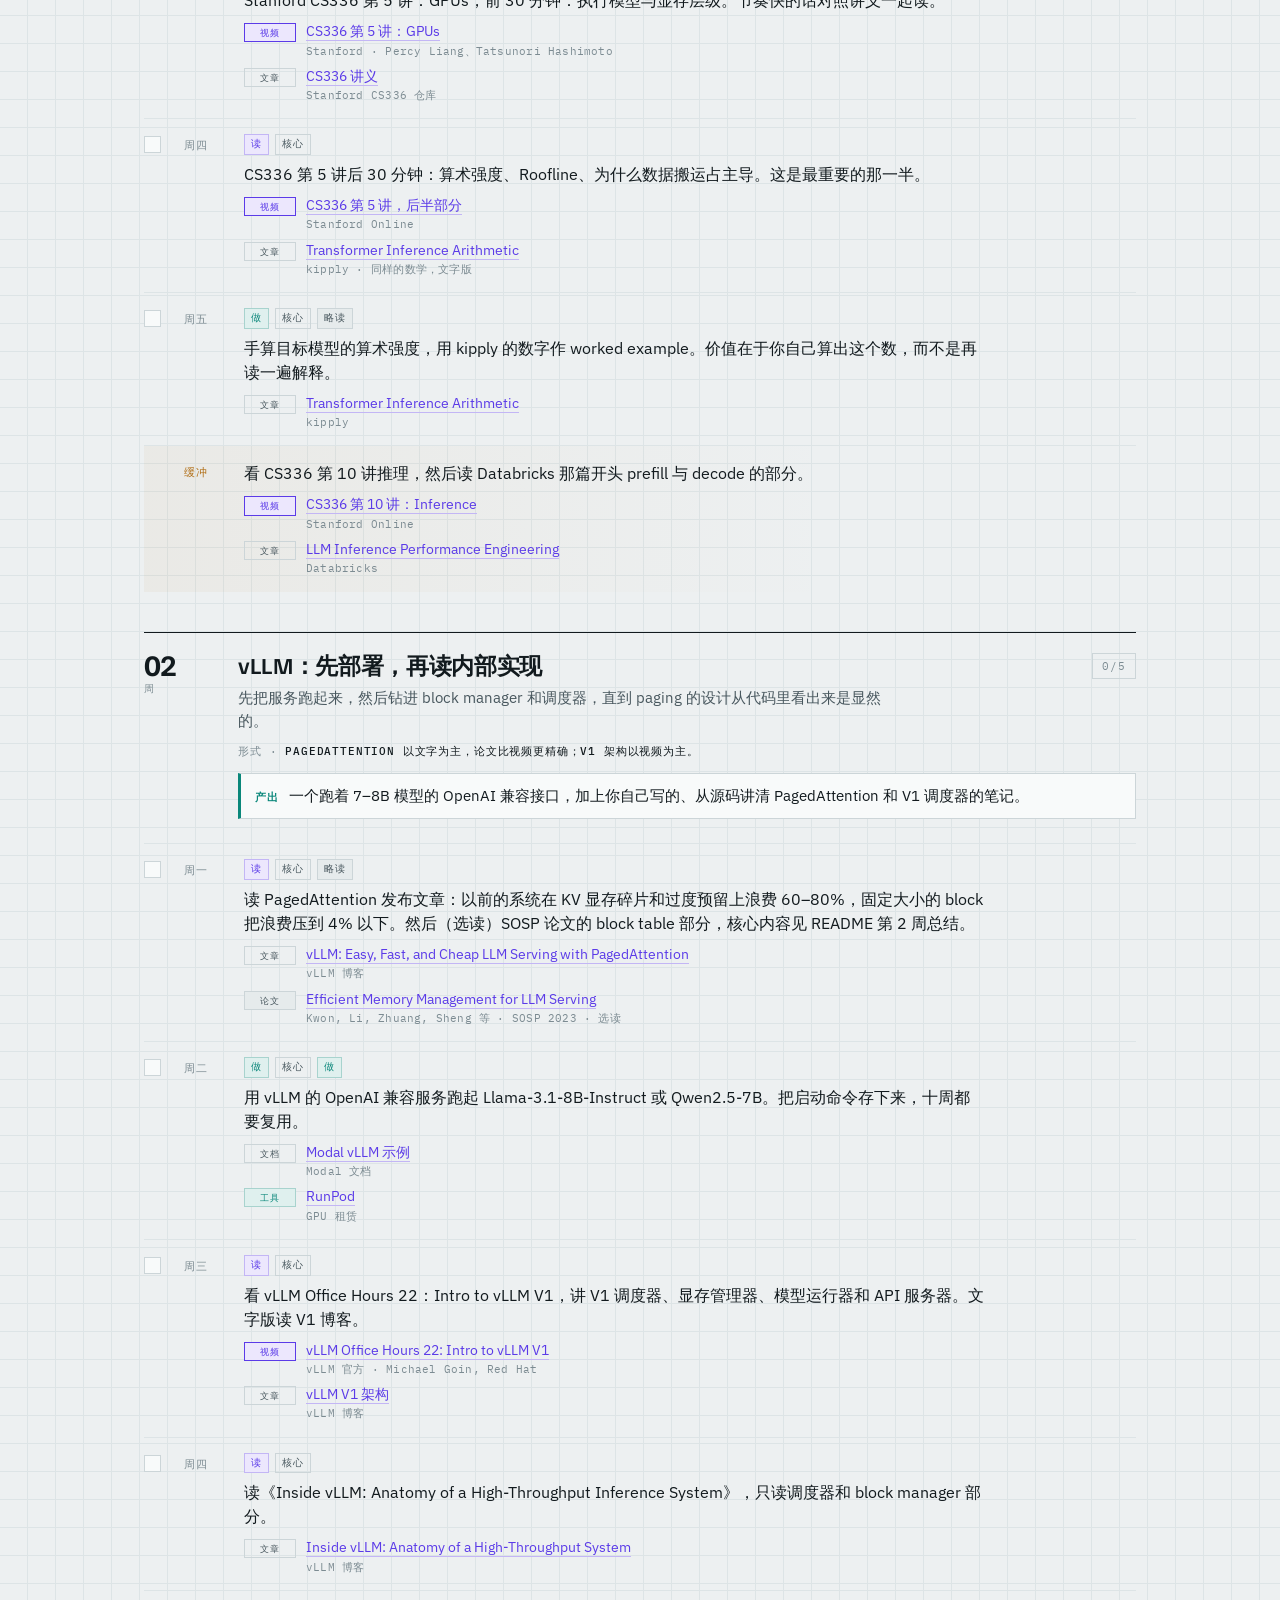
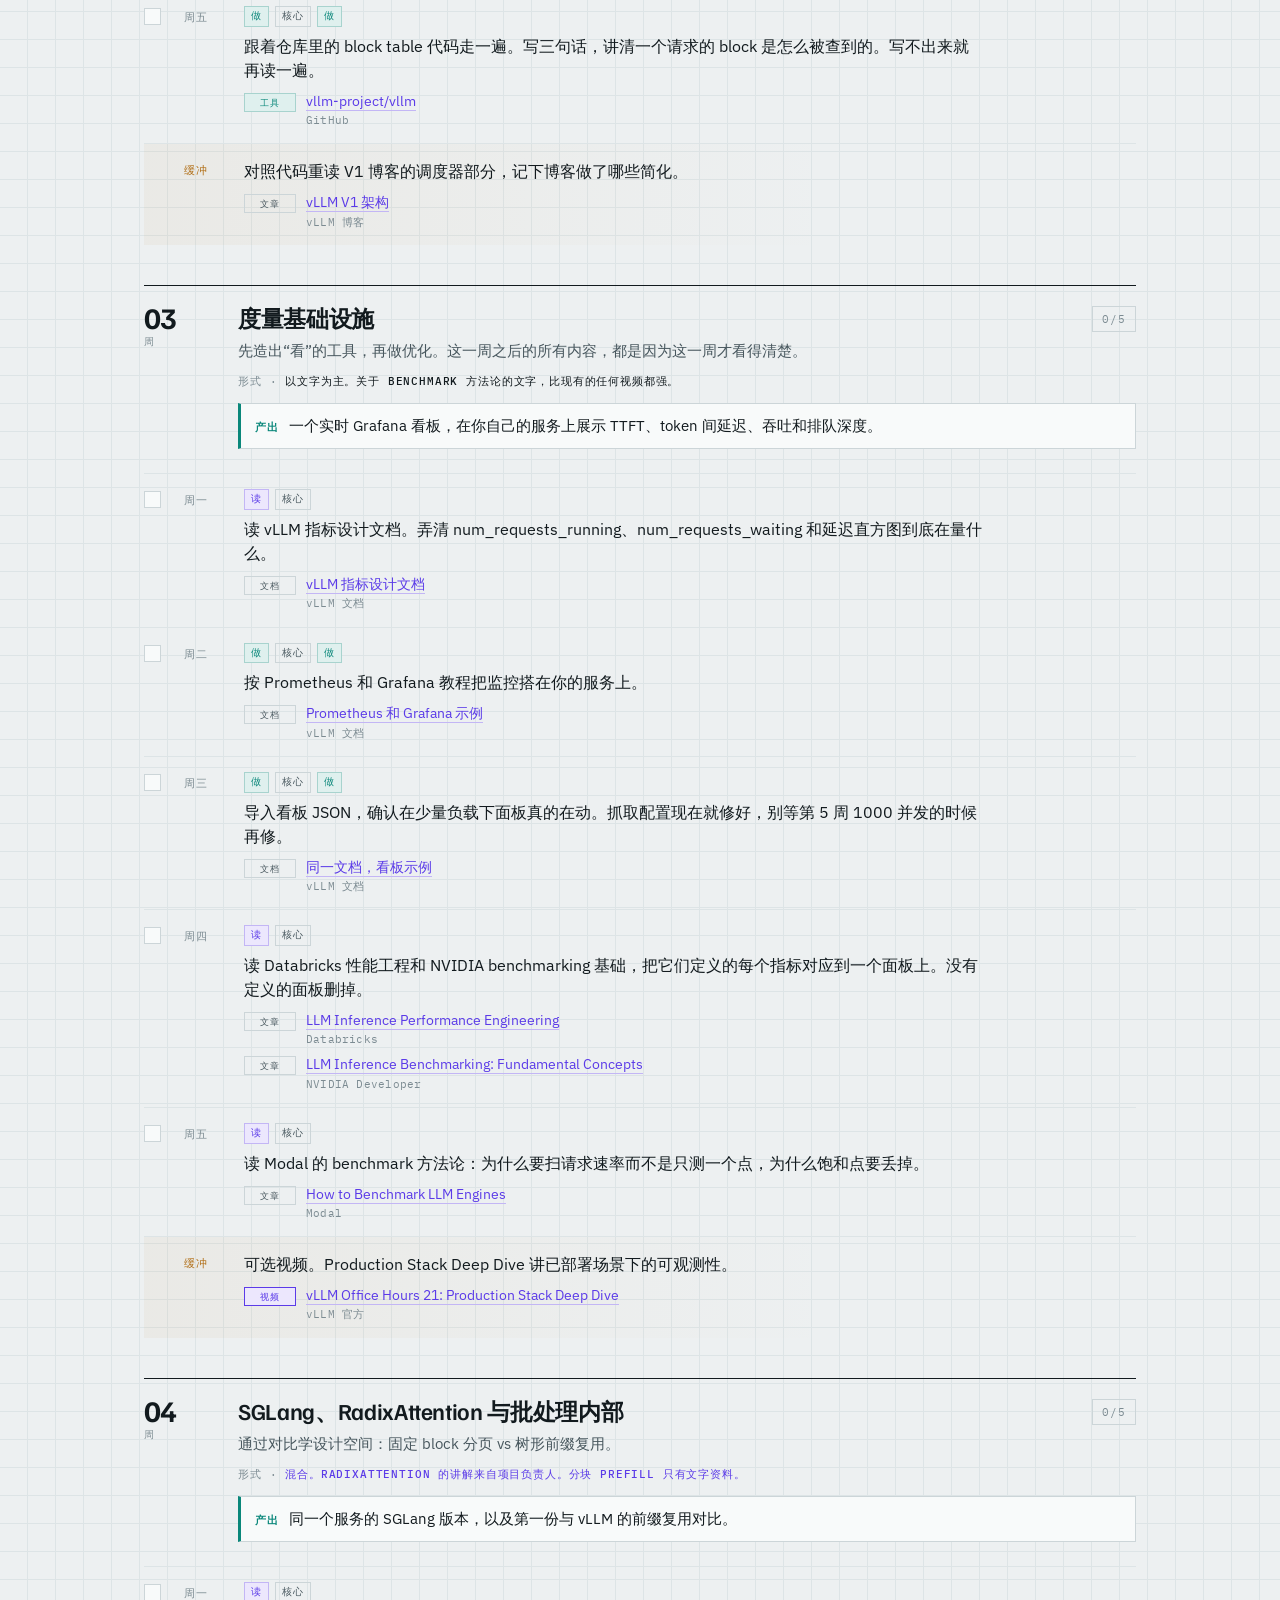
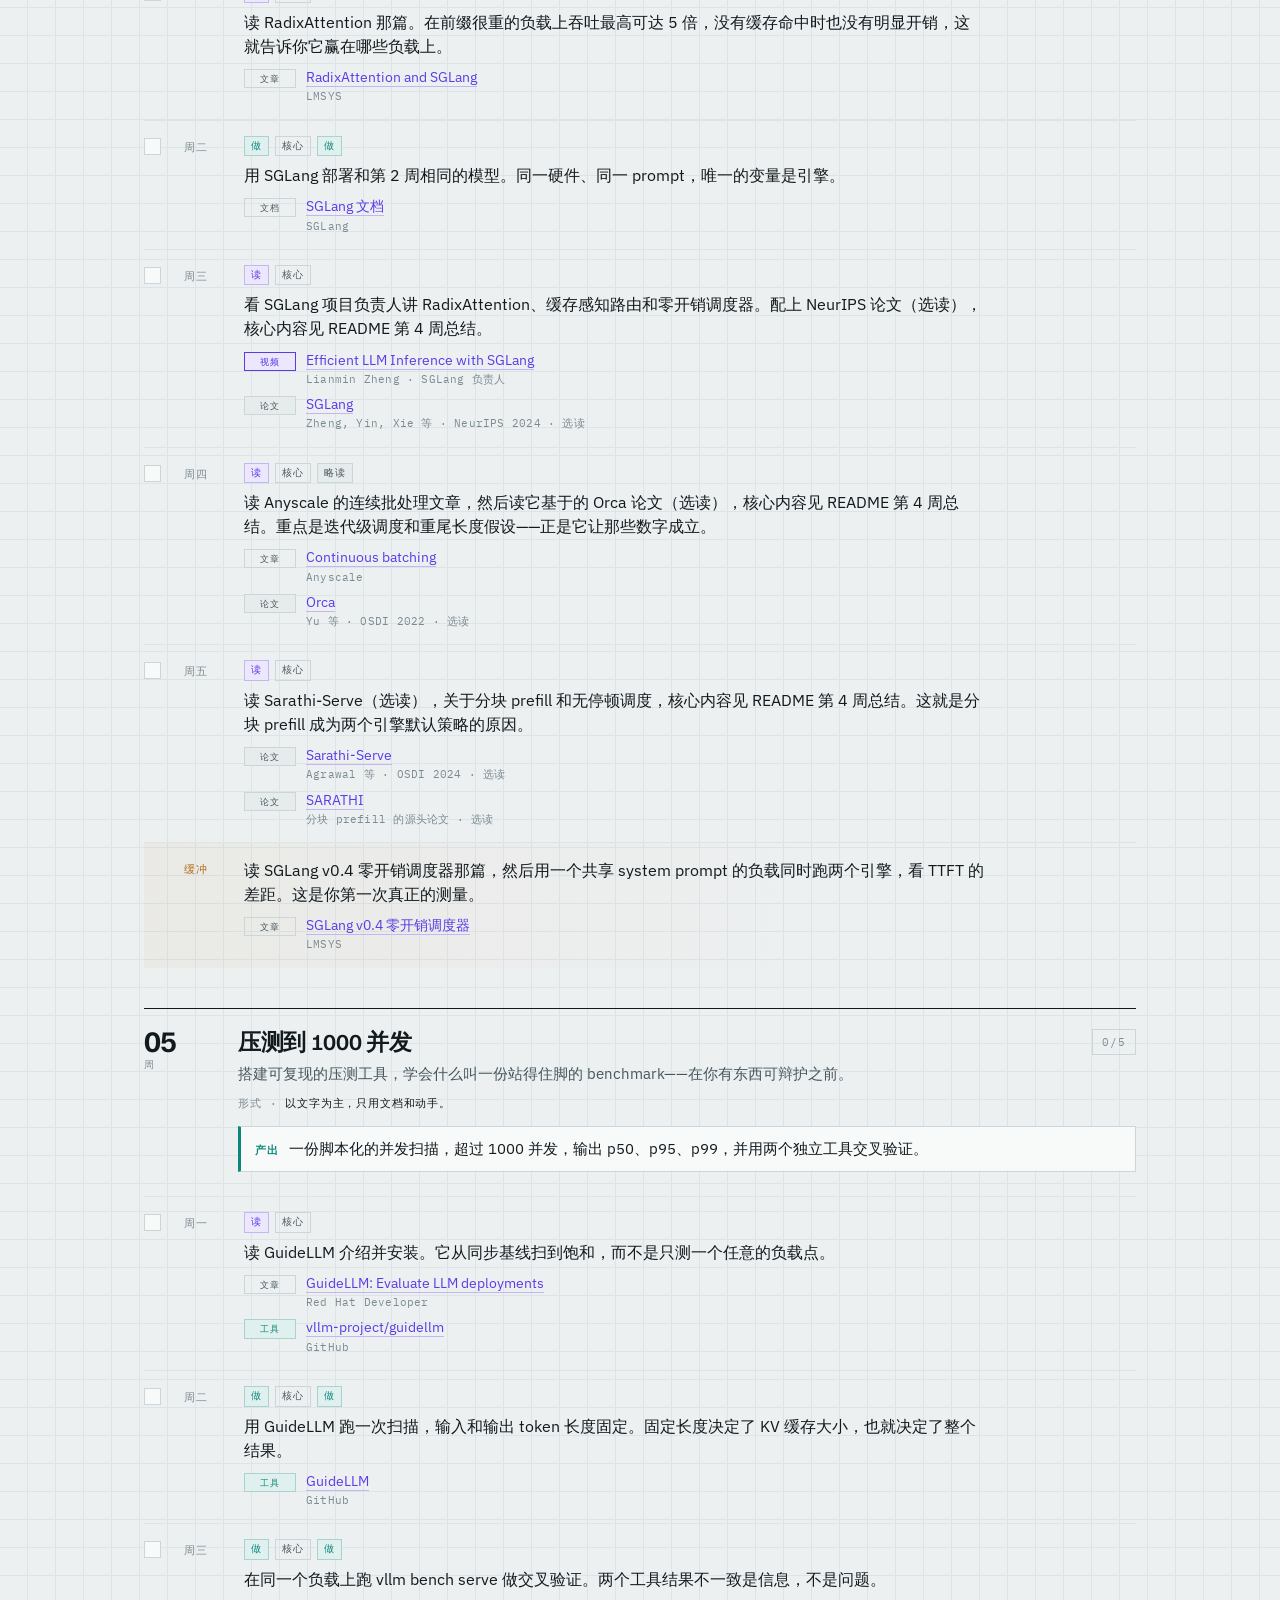
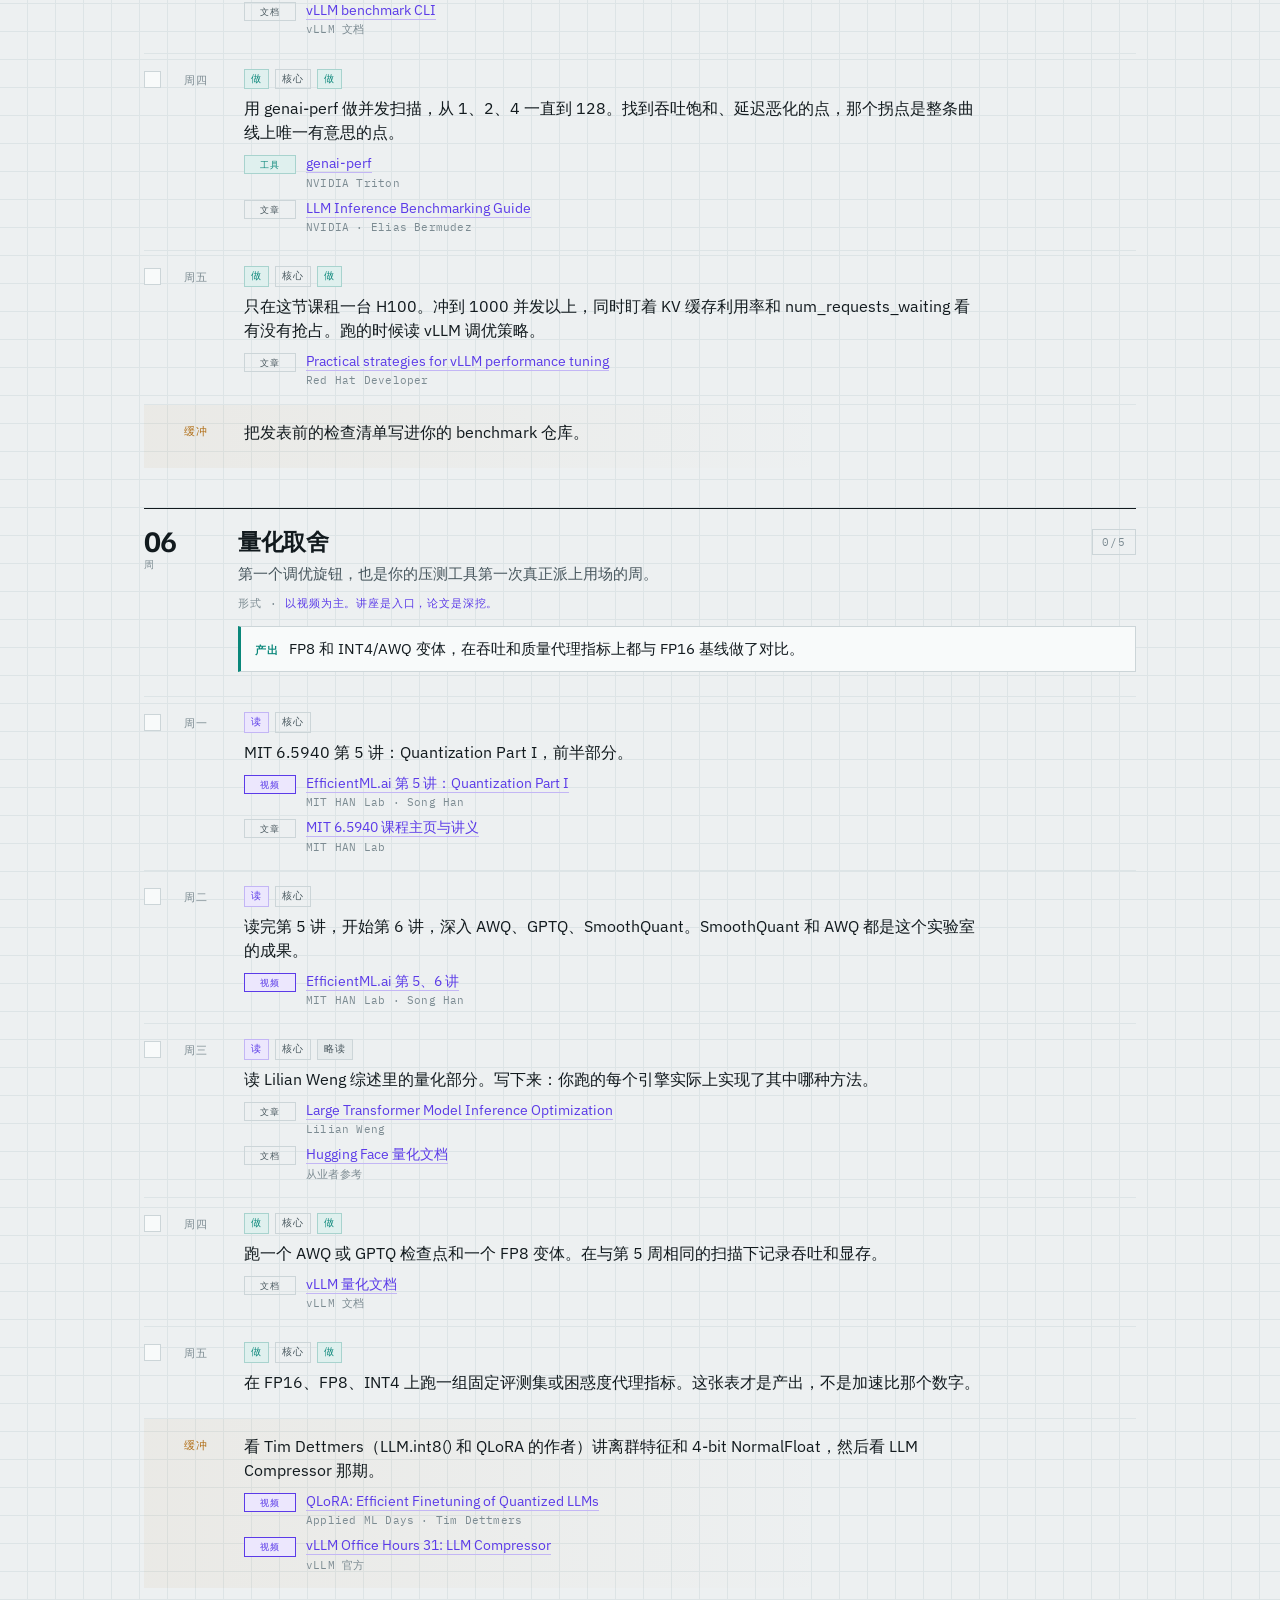
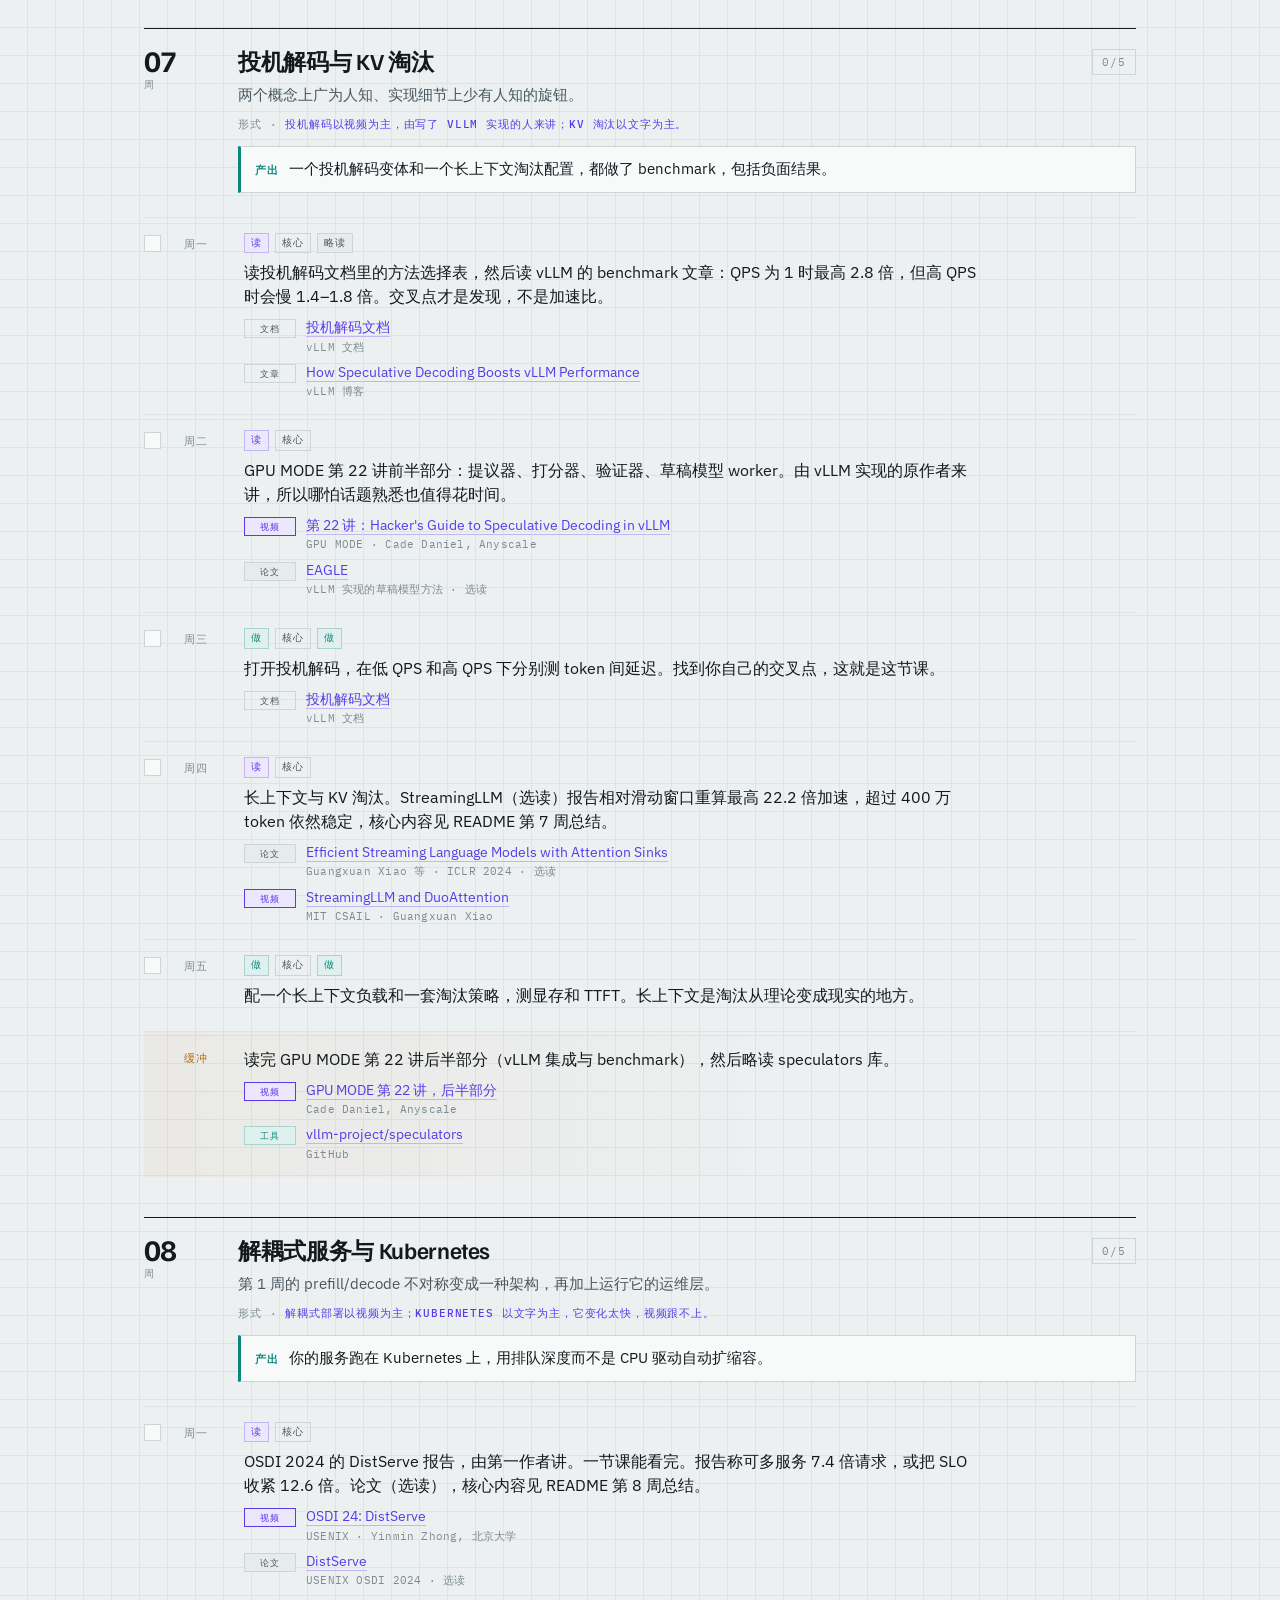
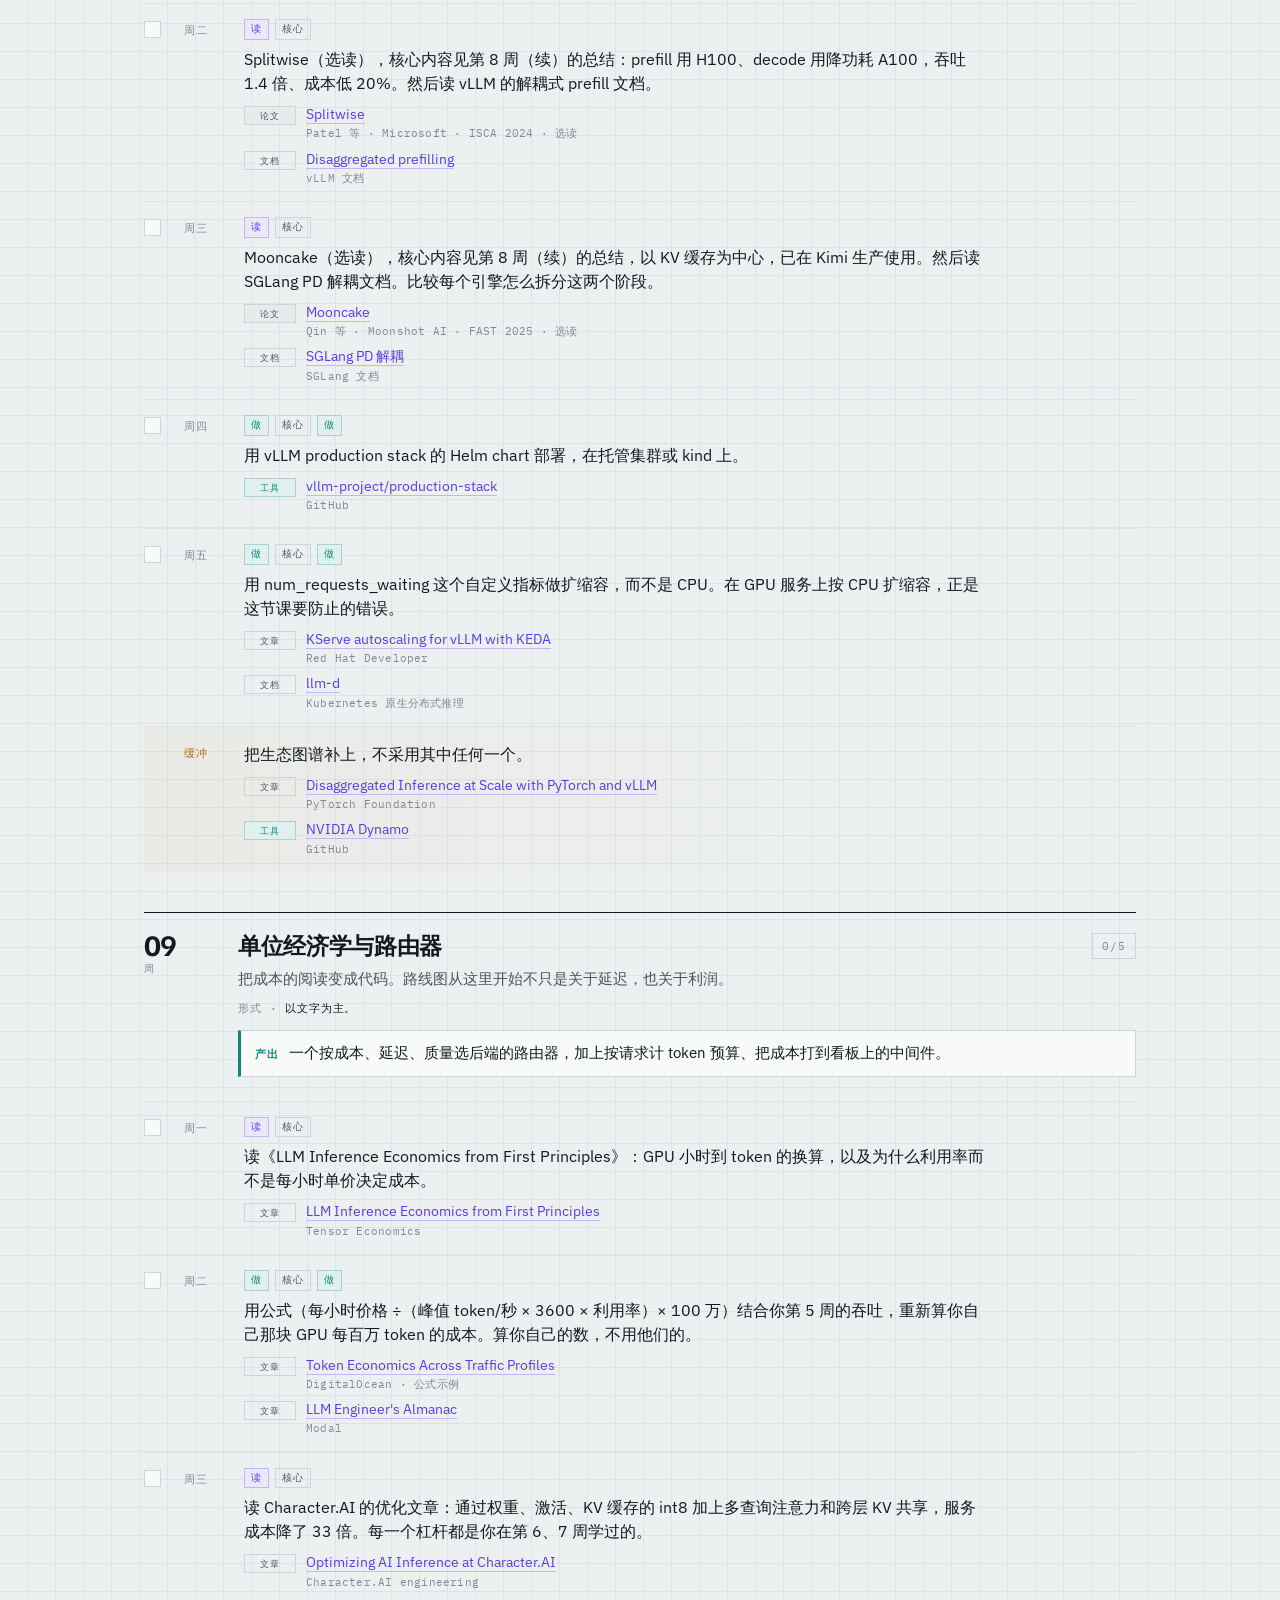
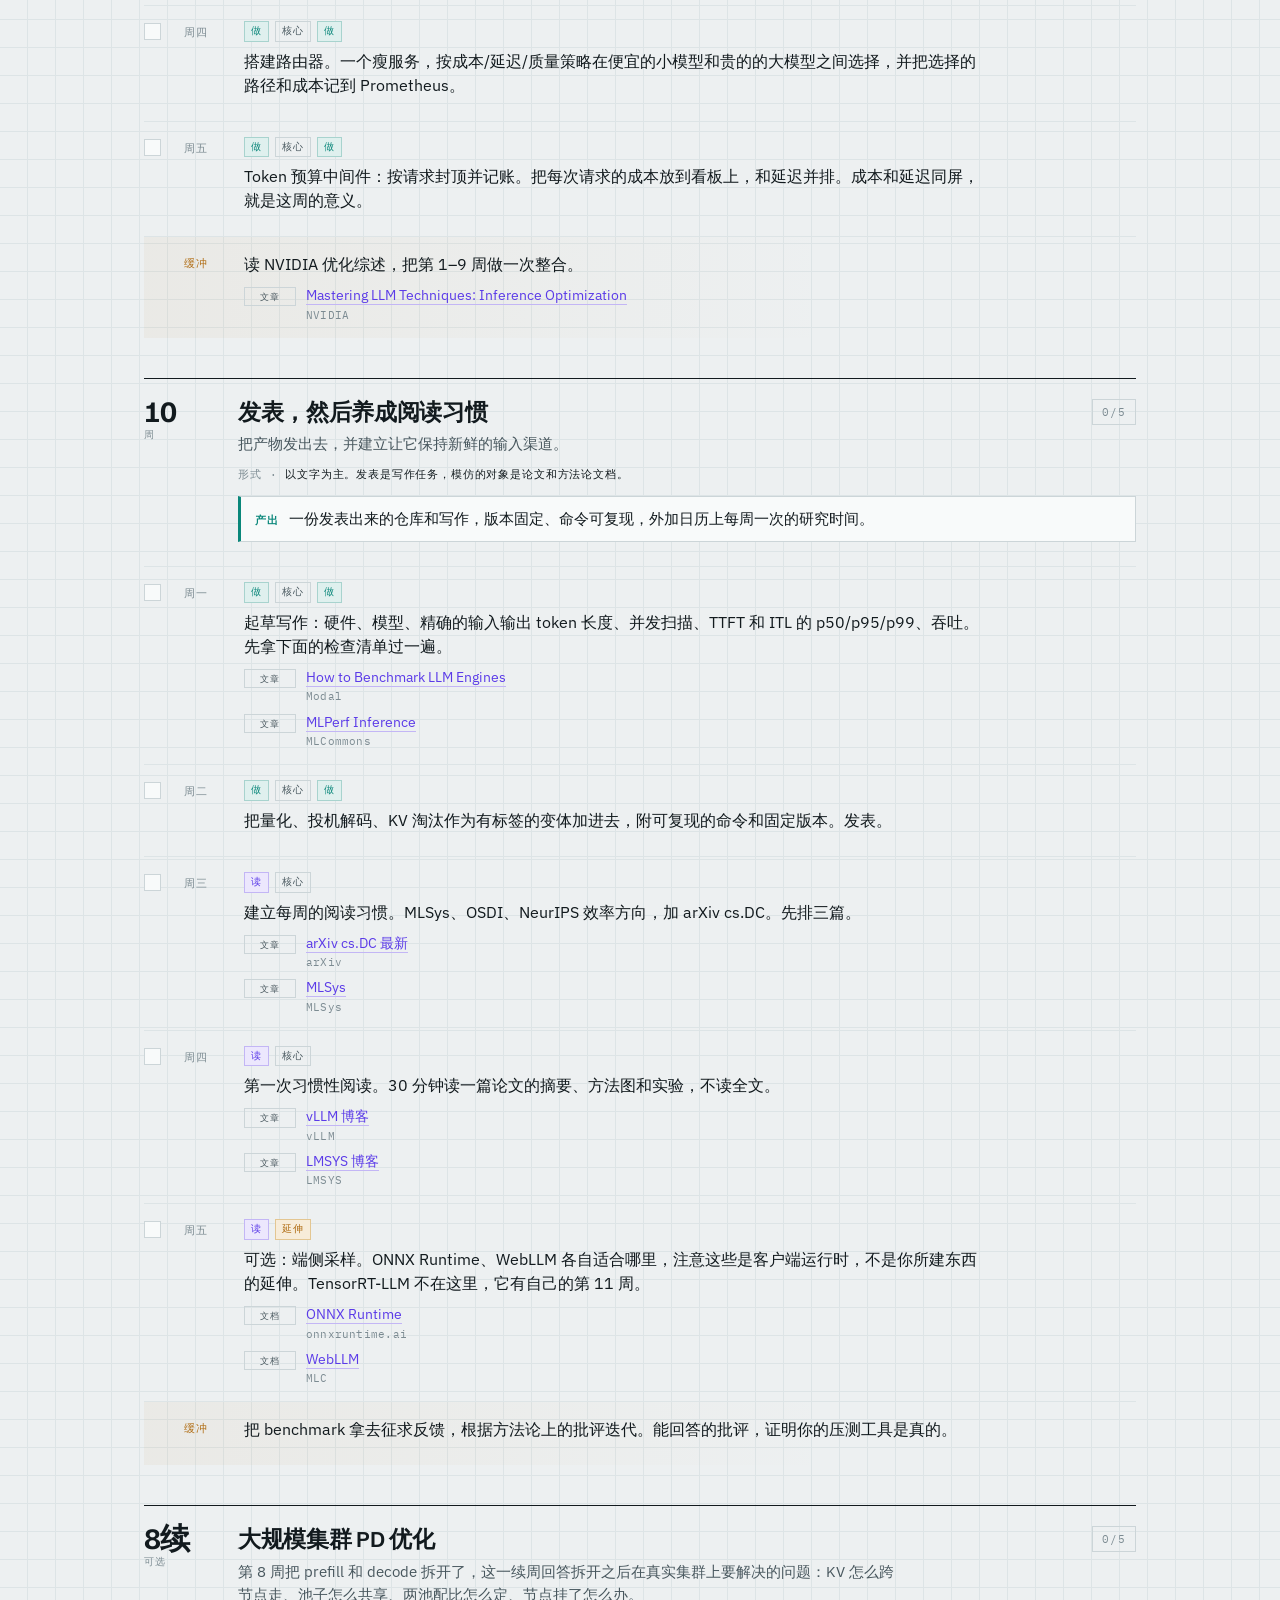
==== commit 52ccead4: "docs: rewrite M0/M1 at textbook density (60 min/session) why: M0 and M1 were still in the thin old s" ====
--- a/index.html
+++ b/index.html
@@ -4,7 +4,7 @@
 <meta charset="utf-8">
 <meta name="viewport" content="width=device-width, initial-scale=1">
 <title>边做边学 LLM 推理服务：交付一个真实的推理服务</title>
-<meta name="description" content="一份 10 周、每天 30 分钟的中文路线图：边做边学 LLM 推理服务。50 节核心课，外加第 8 周（续）大规模集群 PD 优化与第 11 周 TensorRT-LLM 两处可选加深，另有 M0–M4 五个模块。">
+<meta name="description" content="一份 10 周、每天 60 分钟的中文路线图：边做边学 LLM 推理服务。50 节核心课，外加第 8 周（续）大规模集群 PD 优化与第 11 周 TensorRT-LLM 两处可选加深，另有 M0–M4 五个模块。">
 <meta property="og:title" content="边做边学 LLM 推理服务：交付一个真实的推理服务">
 <meta property="og:description" content="10 周路线图，50 节核心课，外加两处可选加深；另有 M0–M4 五个模块。">
 <meta property="og:type" content="website">
@@ -177,7 +177,7 @@
 <div class="wrap">
 
   <header class="mast">
-    <p class="eyebrow"><b>10 周</b> <span>·</span> <b>50 节</b> <span>·</span> <b>每天 30 分钟</b> <span>·</span> <b>另有 2 处可选加深</b> <span>·</span> 开源</p>
+    <p class="eyebrow"><b>10 周</b> <span>·</span> <b>50 节</b> <span>·</span> <b>每天 60 分钟</b> <span>·</span> <b>另有 2 处可选加深</b> <span>·</span> 开源</p>
     <h1 class="title">边做边学 LLM 推理服务，<em>交付一个真实的推理服务</em>。</h1>
     <p class="thesis">
       一份给想真正跑起 LLM 推理、而不只是读一读的工程师的路线图。每一节都服务于同一个产物：一个 OpenAI 兼容的推理服务——你把它部署到租来的 GPU 上，做埋点、压测到 1000+ 并发，用量化和投机解码优化，在前面放一个成本感知的路由器，最后把它作为一份可复现的 benchmark 发表出来。
@@ -209,9 +209,9 @@
       </ul>
     </div>
     <div class="facts">
-      <div class="fact"><b>30 分钟</b><span>每节课</span></div>
+      <div class="fact"><b>60 分钟</b><span>每节课</span></div>
       <div class="fact"><b>5 + 2</b><span>学习日、缓冲日</span></div>
-      <div class="fact"><b>25 小时</b><span>总计</span></div>
+      <div class="fact"><b>50 小时</b><span>总计</span></div>
       <div class="fact"><b>1</b><span>个服务，从头到尾</span></div>
       <div class="fact"><b>10 节</b><span>可选加深</span></div>
     </div>
@@ -305,7 +305,7 @@
   <section class="sec" id="weeks">
     <p class="sec-kicker">路线图</p>
     <h2>十周，每周五节</h2>
-    <p class="lede">每节课 30 分钟。做不完的留到缓冲日。打勾记录进度，存在浏览器本地，关掉标签页也不会丢。核心 50 节之外，另有第 8 周（续）与第 11 周两处可选加深，各 5 节，单独计数。图例：<strong>读</strong>表示这节课是输入背景知识，<strong>做</strong>表示这节课要产出东西。<strong>略读</strong>表示相关概念你可能已经知道，价值在动手部分。论文标记为<strong>选读</strong>：README 对应章节已有详细总结，读原文是可选的加深步骤。</p>
+    <p class="lede">每节课 60 分钟。做不完的留到缓冲日。打勾记录进度，存在浏览器本地，关掉标签页也不会丢。核心 50 节之外，另有第 8 周（续）与第 11 周两处可选加深，各 5 节，单独计数。图例：<strong>读</strong>表示这节课是输入背景知识，<strong>做</strong>表示这节课要产出东西。<strong>略读</strong>表示相关概念你可能已经知道，价值在动手部分。论文标记为<strong>选读</strong>：README 对应章节已有详细总结，读原文是可选的加深步骤。</p>
 
     <div class="track">
       <div class="track-l">
